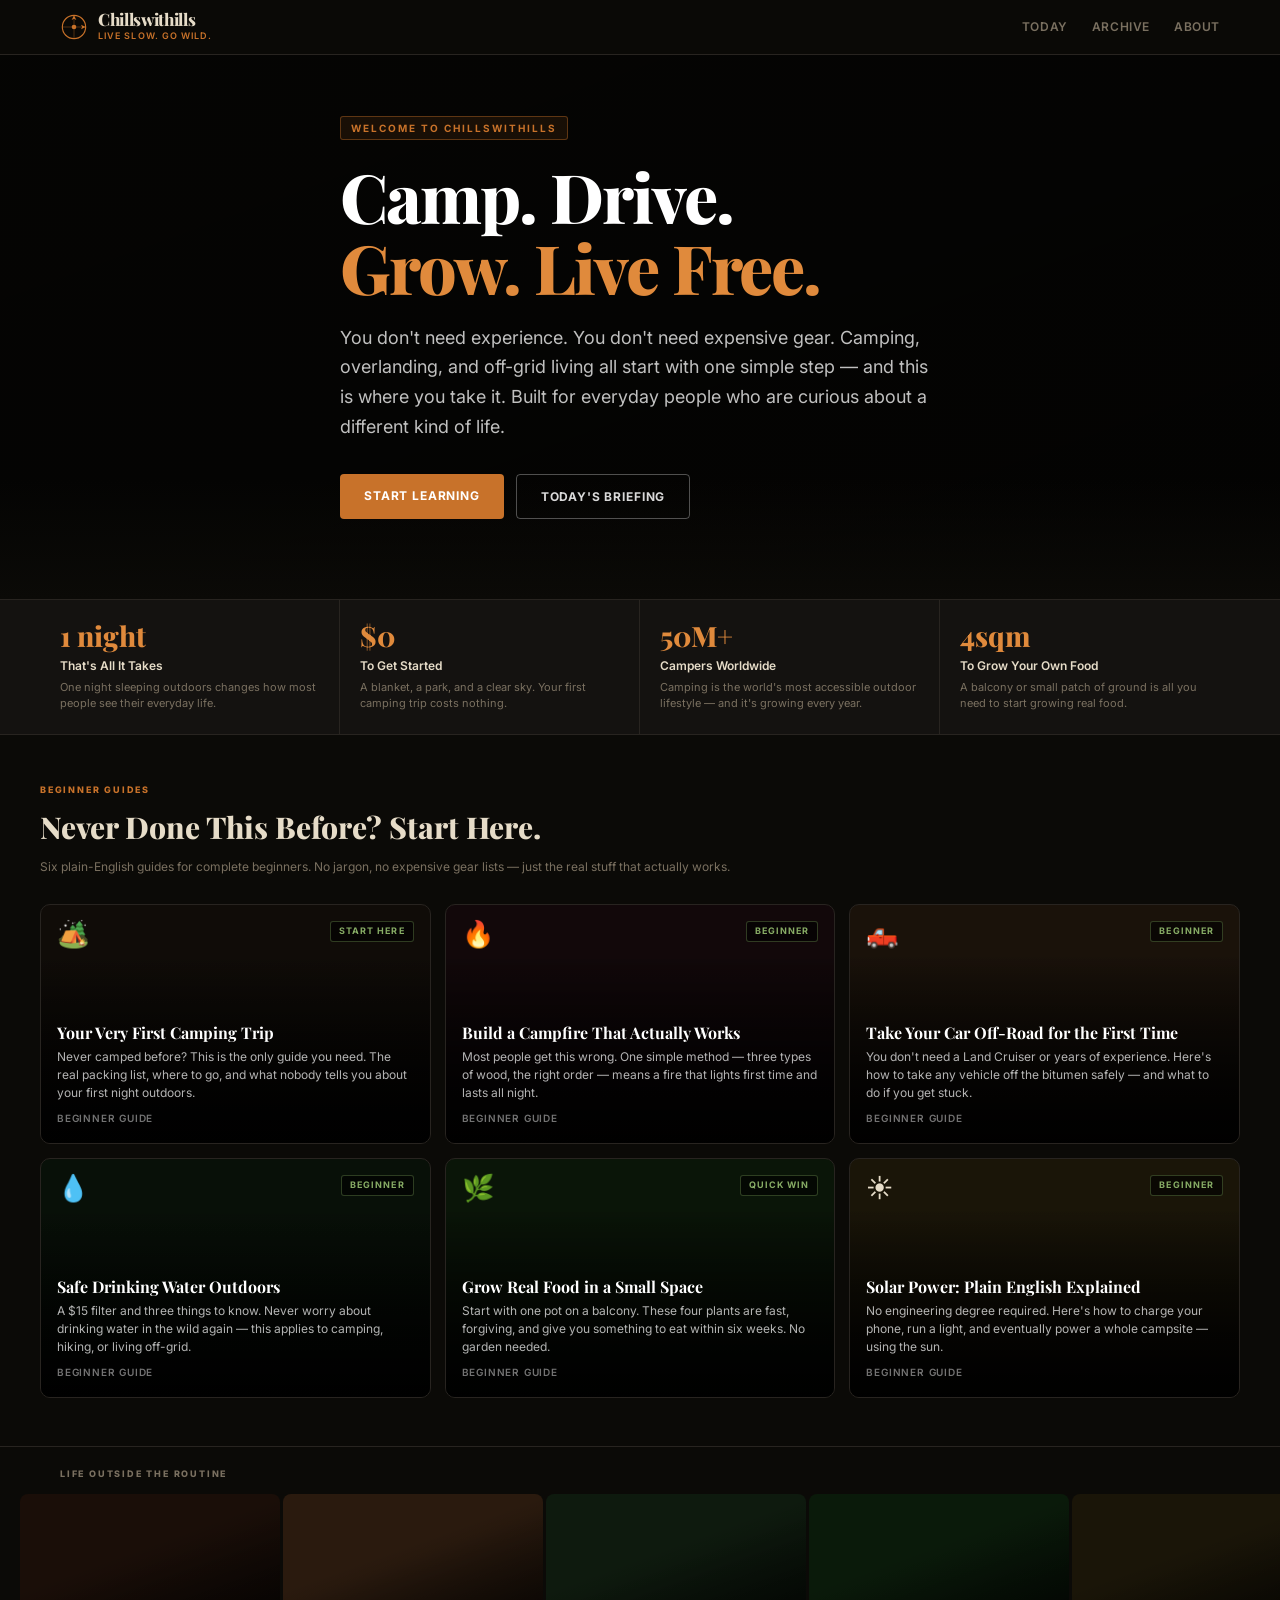
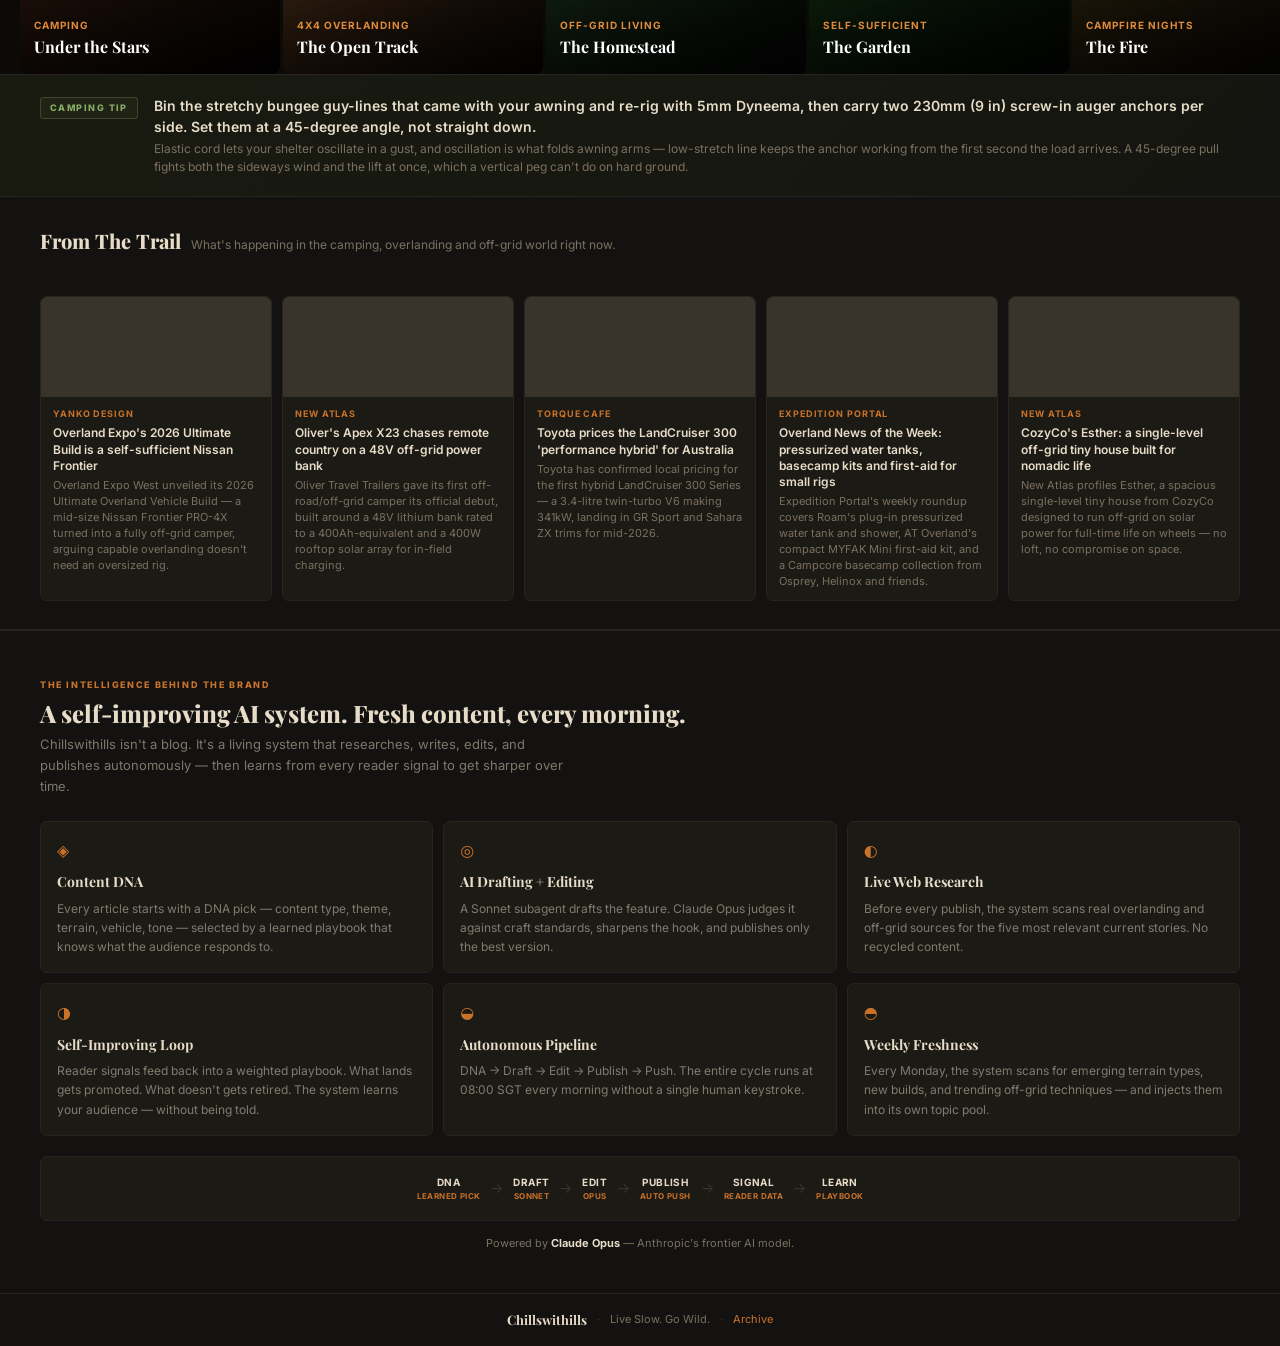
==== index.html @ 11d06e04 "chore: publish 2026-06-01 22:19 SGT" ====
<!DOCTYPE html>
<html lang="en">
<head>
<meta charset="utf-8">
<meta name="viewport" content="width=device-width, initial-scale=1">
<title>Chillswithills — Live Slow. Go Wild.</title>
<meta name="description" content="Discover off-grid living, 4x4 culture, and self-sufficient life. Tutorials, daily briefings and real-world inspiration — for beginners and beyond.">
<link rel="canonical" href="https://adamdegoat.github.io/chillswithills/">
<meta property="og:type" content="website">
<meta property="og:site_name" content="Chillswithills">
<meta property="og:title" content="Chillswithills — Live Slow. Go Wild.">
<meta property="og:description" content="Discover off-grid living, 4x4 culture, and self-sufficient life. Tutorials, daily briefings and real-world inspiration — for beginners and beyond.">
<meta property="og:image" content="https://adamdegoat.github.io/chillswithills/assets/og-default.png">
<meta property="og:url" content="https://adamdegoat.github.io/chillswithills/">
<meta name="twitter:card" content="summary_large_image">
<link rel="preconnect" href="https://fonts.googleapis.com">
<link rel="preconnect" href="https://fonts.gstatic.com" crossorigin>
<link href="https://fonts.googleapis.com/css2?family=Playfair+Display:ital,wght@0,700;0,800;1,700&family=Inter:wght@400;500;600&display=swap" rel="stylesheet">
<link rel="stylesheet" href="https://adamdegoat.github.io/chillswithills/assets/style.css?v=202606012219">
</head>
<body>

<header class="masthead">
  <div class="mast-inner">
    <a href="https://adamdegoat.github.io/chillswithills/" class="mast-logo">
      <svg class="mast-icon" viewBox="0 0 48 48" fill="none" xmlns="http://www.w3.org/2000/svg">
        <circle cx="24" cy="24" r="20" stroke="currentColor" stroke-width="2"/>
        <path d="M24 4 L24 44 M4 24 L44 24" stroke="currentColor" stroke-width="1.5" opacity="0.4"/>
        <circle cx="24" cy="24" r="4" fill="currentColor"/>
        <path d="M24 4 L28 12 L24 10 L20 12 Z" fill="currentColor"/>
        <path d="M44 24 L36 20 L38 24 L36 28 Z" fill="currentColor"/>
      </svg>
      <div class="mast-text">
        <span class="mast-brand">Chillswithills</span>
        <span class="mast-tag">Live Slow. Go Wild.</span>
      </div>
    </a>
    <nav class="mast-nav">
      <a href="https://adamdegoat.github.io/chillswithills/">Today</a>
      <a href="https://adamdegoat.github.io/chillswithills/archive.html">Archive</a>
      <a href="https://adamdegoat.github.io/chillswithills/#how-it-works">About</a>
    </nav>
  </div>
</header>


<main>
  
<section class="lifestyle-hero">
  <div class="hero-content">
    <span class="hero-eyebrow">Welcome to Chillswithills</span>
    <h1 class="hero-headline">Camp. Drive.<br><span>Grow. Live Free.</span></h1>
    <p class="hero-sub">You don't need experience. You don't need expensive gear. Camping, overlanding, and off-grid living all start with one simple step — and this is where you take it. Built for everyday people who are curious about a different kind of life.</p>
    <div class="hero-actions">
      <a href="#start-here" class="btn-primary">Start Learning</a>
      <a href="#from-trail" class="btn-ghost">Today's Briefing</a>
    </div>
  </div>
</section>

  
<section class="why-strip">
  <div class="why-inner">
    <div class="why-card">
      <span class="why-number">1 night</span>
      <span class="why-label">That's All It Takes</span>
      <span class="why-desc">One night sleeping outdoors changes how most people see their everyday life.</span>
    </div>
    <div class="why-card">
      <span class="why-number">$0</span>
      <span class="why-label">To Get Started</span>
      <span class="why-desc">A blanket, a park, and a clear sky. Your first camping trip costs nothing.</span>
    </div>
    <div class="why-card">
      <span class="why-number">50M+</span>
      <span class="why-label">Campers Worldwide</span>
      <span class="why-desc">Camping is the world's most accessible outdoor lifestyle — and it's growing every year.</span>
    </div>
    <div class="why-card">
      <span class="why-number">4sqm</span>
      <span class="why-label">To Grow Your Own Food</span>
      <span class="why-desc">A balcony or small patch of ground is all you need to start growing real food.</span>
    </div>
  </div>
</section>

  
<section class="tutorials" id="start-here">
  <div class="tutorials-inner">
    <p class="section-label">Beginner Guides</p>
    <h2 class="section-heading">Never Done This Before? Start Here.</h2>
    <p class="section-sub">Six plain-English guides for complete beginners. No jargon, no expensive gear lists — just the real stuff that actually works.</p>
    <div class="tutorial-grid">

      <div class="tutorial-card" style="background-image: linear-gradient(to bottom, transparent 20%, rgba(0,0,0,0.9) 100%), url('https://images.unsplash.com/photo-1504280390367-361c6d9f38f4?auto=format&fit=crop&w=800&q=80'); background-color:#100c08;">
        <span class="tutorial-icon">🏕️</span>
        <span class="tutorial-pill">Start Here</span>
        <div class="tutorial-body">
          <h3 class="tutorial-title">Your Very First Camping Trip</h3>
          <p class="tutorial-desc">Never camped before? This is the only guide you need. The real packing list, where to go, and what nobody tells you about your first night outdoors.</p>
          <span class="tutorial-level">Beginner Guide</span>
        </div>
      </div>

      <div class="tutorial-card" style="background-image: linear-gradient(to bottom, transparent 20%, rgba(0,0,0,0.9) 100%), url('https://images.unsplash.com/photo-1455763916899-e8b50eca9967?auto=format&fit=crop&w=800&q=80'); background-color:#12080a;">
        <span class="tutorial-icon">🔥</span>
        <span class="tutorial-pill">Beginner</span>
        <div class="tutorial-body">
          <h3 class="tutorial-title">Build a Campfire That Actually Works</h3>
          <p class="tutorial-desc">Most people get this wrong. One simple method — three types of wood, the right order — means a fire that lights first time and lasts all night.</p>
          <span class="tutorial-level">Beginner Guide</span>
        </div>
      </div>

      <div class="tutorial-card" style="background-image: linear-gradient(to bottom, transparent 20%, rgba(0,0,0,0.9) 100%), url('https://images.unsplash.com/photo-1469474968028-56623f02e42e?auto=format&fit=crop&w=800&q=80'); background-color:#1a120a;">
        <span class="tutorial-icon">🛻</span>
        <span class="tutorial-pill">Beginner</span>
        <div class="tutorial-body">
          <h3 class="tutorial-title">Take Your Car Off-Road for the First Time</h3>
          <p class="tutorial-desc">You don't need a Land Cruiser or years of experience. Here's how to take any vehicle off the bitumen safely — and what to do if you get stuck.</p>
          <span class="tutorial-level">Beginner Guide</span>
        </div>
      </div>

      <div class="tutorial-card" style="background-image: linear-gradient(to bottom, transparent 20%, rgba(0,0,0,0.9) 100%), url('https://images.unsplash.com/photo-1441974231531-c6227db76b6e?auto=format&fit=crop&w=800&q=80'); background-color:#081008;">
        <span class="tutorial-icon">💧</span>
        <span class="tutorial-pill">Beginner</span>
        <div class="tutorial-body">
          <h3 class="tutorial-title">Safe Drinking Water Outdoors</h3>
          <p class="tutorial-desc">A $15 filter and three things to know. Never worry about drinking water in the wild again — this applies to camping, hiking, or living off-grid.</p>
          <span class="tutorial-level">Beginner Guide</span>
        </div>
      </div>

      <div class="tutorial-card" style="background-image: linear-gradient(to bottom, transparent 20%, rgba(0,0,0,0.9) 100%), url('https://images.unsplash.com/photo-1416879595882-3373a0480b5b?auto=format&fit=crop&w=800&q=80'); background-color:#0a1508;">
        <span class="tutorial-icon">🌿</span>
        <span class="tutorial-pill">Quick Win</span>
        <div class="tutorial-body">
          <h3 class="tutorial-title">Grow Real Food in a Small Space</h3>
          <p class="tutorial-desc">Start with one pot on a balcony. These four plants are fast, forgiving, and give you something to eat within six weeks. No garden needed.</p>
          <span class="tutorial-level">Beginner Guide</span>
        </div>
      </div>

      <div class="tutorial-card" style="background-image: linear-gradient(to bottom, transparent 20%, rgba(0,0,0,0.9) 100%), url('https://images.unsplash.com/photo-1509391366360-2e959784a276?auto=format&fit=crop&w=800&q=80'); background-color:#1a1508;">
        <span class="tutorial-icon">☀️</span>
        <span class="tutorial-pill">Beginner</span>
        <div class="tutorial-body">
          <h3 class="tutorial-title">Solar Power: Plain English Explained</h3>
          <p class="tutorial-desc">No engineering degree required. Here's how to charge your phone, run a light, and eventually power a whole campsite — using the sun.</p>
          <span class="tutorial-level">Beginner Guide</span>
        </div>
      </div>

    </div>
  </div>
</section>

  
<section class="gallery-strip">
  <p class="gallery-label">Life Outside the Routine</p>
  <div class="gallery-scroll">

    <div class="gallery-card gc--camp" style="background-image: linear-gradient(160deg, transparent 35%, rgba(0,0,0,0.78) 100%), url('https://images.unsplash.com/photo-1504280390367-361c6d9f38f4?auto=format&fit=crop&w=600&q=80');">
      <div class="gallery-card-text">
        <span class="gallery-card-scene">Camping</span>
        <span class="gallery-card-name">Under the Stars</span>
      </div>
    </div>

    <div class="gallery-card gc--drive" style="background-image: linear-gradient(160deg, transparent 35%, rgba(0,0,0,0.78) 100%), url('https://images.unsplash.com/photo-1533130061792-64b345e4a833?auto=format&fit=crop&w=600&q=80');">
      <div class="gallery-card-text">
        <span class="gallery-card-scene">4x4 Overlanding</span>
        <span class="gallery-card-name">The Open Track</span>
      </div>
    </div>

    <div class="gallery-card gc--home" style="background-image: linear-gradient(160deg, transparent 35%, rgba(0,0,0,0.78) 100%), url('https://images.unsplash.com/photo-1464822759023-fed622ff2c3b?auto=format&fit=crop&w=600&q=80');">
      <div class="gallery-card-text">
        <span class="gallery-card-scene">Off-Grid Living</span>
        <span class="gallery-card-name">The Homestead</span>
      </div>
    </div>

    <div class="gallery-card gc--garden" style="background-image: linear-gradient(160deg, transparent 35%, rgba(0,0,0,0.78) 100%), url('https://images.unsplash.com/photo-1416879595882-3373a0480b5b?auto=format&fit=crop&w=600&q=80');">
      <div class="gallery-card-text">
        <span class="gallery-card-scene">Self-Sufficient</span>
        <span class="gallery-card-name">The Garden</span>
      </div>
    </div>

    <div class="gallery-card gc--power" style="background-image: linear-gradient(160deg, transparent 35%, rgba(0,0,0,0.78) 100%), url('https://images.unsplash.com/photo-1455763916899-e8b50eca9967?auto=format&fit=crop&w=600&q=80');">
      <div class="gallery-card-text">
        <span class="gallery-card-scene">Campfire Nights</span>
        <span class="gallery-card-name">The Fire</span>
      </div>
    </div>

  </div>
</section>

  
<section class="field-tip">
  <div class="tip-inner">
    <span class="tip-label">Camping Tip</span>
    <div>
      <p class="tip-text">Bin the stretchy bungee guy-lines that came with your awning and re-rig with 5mm Dyneema, then carry two 230mm (9 in) screw-in auger anchors per side. Set them at a 45-degree angle, not straight down.</p>
      <p class="tip-elab">Elastic cord lets your shelter oscillate in a gust, and oscillation is what folds awning arms — low-stretch line keeps the anchor working from the first second the load arrives. A 45-degree pull fights both the sideways wind and the lift at once, which a vertical peg can&#x27;t do on hard ground.</p>
    </div>
  </div>
</section>
  
  
<section class="from-trail" id="from-trail">
  <div class="section-inner">
    <div class="section-header">
      <h2 class="section-title">From The Trail</h2>
      <span class="section-sub">What's happening in the camping, overlanding and off-grid world right now.</span>
    </div>
    <div class="news-grid">
<a class="news-card" href="https://www.yankodesign.com/2026/05/21/overland-expos-ultimate-2026-nissan-frontier-build-is-self-sufficient-off-grid-camper-youll-want-to-steal/" target="_blank" rel="noopener">
  <div class="news-img" style="background-image:url(https://www.yankodesign.com/images/design_news/2026/05/overland-expos-ultimate-2026-nissan-frontier-build-is-self-sufficient-off-grid-camper-youll-want-to-steal/NISSAN-FRONTIER-PRO-4X-OVERLAND-EXPO-3.jpg)"></div>
  <div class="news-body">
    <span class="news-source">Yanko Design</span>
    <p class="news-hed">Overland Expo&#x27;s 2026 Ultimate Build is a self-sufficient Nissan Frontier</p>
    <p class="news-sum">Overland Expo West unveiled its 2026 Ultimate Overland Vehicle Build — a mid-size Nissan Frontier PRO-4X turned into a fully off-grid camper, arguing capable overlanding doesn&#x27;t need an oversized rig.</p>
  </div>
</a>
<a class="news-card" href="https://newatlas.com/camping-trailers/oliver-apex-off-grid-travel-trailer" target="_blank" rel="noopener">
  <div class="news-img" style="background-image:url(https://assets.newatlas.com/dims4/default/983686f/2147483647/strip/true/crop/1817x1211+0+13/resize/1200x800!/format/webp/quality/85/?url=https%3A%2F%2Fnewatlas-brightspot.s3.amazonaws.com%2F05%2F48%2Fd5f7079146ca9af747abfeb2d053%2F8k5a6715-2048x1365.jpg)"></div>
  <div class="news-body">
    <span class="news-source">New Atlas</span>
    <p class="news-hed">Oliver&#x27;s Apex X23 chases remote country on a 48V off-grid power bank</p>
    <p class="news-sum">Oliver Travel Trailers gave its first off-road/off-grid camper its official debut, built around a 48V lithium bank rated to a 400Ah-equivalent and a 400W rooftop solar array for in-field charging.</p>
  </div>
</a>
<a class="news-card" href="https://torquecafe.com/toyota-news-landcruiser-300-series-hybrid-price-australia/" target="_blank" rel="noopener">
  <div class="news-img" style="background-image:url(https://torquecafe.b-cdn.net/wp-content/uploads/2025/09/2026-toyota-landcruiser-300-series-hybrid-gr-sport-5.jpg)"></div>
  <div class="news-body">
    <span class="news-source">Torque Cafe</span>
    <p class="news-hed">Toyota prices the LandCruiser 300 &#x27;performance hybrid&#x27; for Australia</p>
    <p class="news-sum">Toyota has confirmed local pricing for the first hybrid LandCruiser 300 Series — a 3.4-litre twin-turbo V6 making 341kW, landing in GR Sport and Sahara ZX trims for mid-2026.</p>
  </div>
</a>
<a class="news-card" href="https://expeditionportal.com/overland-news-of-the-week-may-22-2026/" target="_blank" rel="noopener">
  <div class="news-img news-img--none"></div>
  <div class="news-body">
    <span class="news-source">Expedition Portal</span>
    <p class="news-hed">Overland News of the Week: pressurized water tanks, basecamp kits and first-aid for small rigs</p>
    <p class="news-sum">Expedition Portal&#x27;s weekly roundup covers Roam&#x27;s plug-in pressurized water tank and shower, AT Overland&#x27;s compact MYFAK Mini first-aid kit, and a Campcore basecamp collection from Osprey, Helinox and friends.</p>
  </div>
</a>
<a class="news-card" href="https://newatlas.com/tiny-houses/esther-cozy-co/" target="_blank" rel="noopener">
  <div class="news-img" style="background-image:url(https://assets.newatlas.com/dims4/default/4c7e95a/2147483647/strip/true/crop/3000x2000+0+0/resize/1200x800!/format/webp/quality/85/?url=https%3A%2F%2Fnewatlas-brightspot.s3.amazonaws.com%2F42%2Ff9%2F10242e0b4456a56e683342d2358c%2Festher-tiny-house-10.jpg)"></div>
  <div class="news-body">
    <span class="news-source">New Atlas</span>
    <p class="news-hed">CozyCo&#x27;s Esther: a single-level off-grid tiny house built for nomadic life</p>
    <p class="news-sum">New Atlas profiles Esther, a spacious single-level tiny house from CozyCo designed to run off-grid on solar power for full-time life on wheels — no loft, no compromise on space.</p>
  </div>
</a></div>
  </div>
</section>
</main>


<section class="how-it-works" id="how-it-works">
  <div class="hiw-inner">
    <div class="hiw-header">
      <span class="hiw-eyebrow">The Intelligence Behind the Brand</span>
      <h2 class="hiw-title">A self-improving AI system. Fresh content, every morning.</h2>
      <p class="hiw-sub">Chillswithills isn't a blog. It's a living system that researches, writes, edits, and publishes autonomously — then learns from every reader signal to get sharper over time.</p>
    </div>
    <div class="hiw-grid">
      <div class="hiw-card">
        <div class="hiw-icon">◈</div>
        <h3>Content DNA</h3>
        <p>Every article starts with a DNA pick — content type, theme, terrain, vehicle, tone — selected by a learned playbook that knows what the audience responds to.</p>
      </div>
      <div class="hiw-card">
        <div class="hiw-icon">◎</div>
        <h3>AI Drafting + Editing</h3>
        <p>A Sonnet subagent drafts the feature. Claude Opus judges it against craft standards, sharpens the hook, and publishes only the best version.</p>
      </div>
      <div class="hiw-card">
        <div class="hiw-icon">◐</div>
        <h3>Live Web Research</h3>
        <p>Before every publish, the system scans real overlanding and off-grid sources for the five most relevant current stories. No recycled content.</p>
      </div>
      <div class="hiw-card">
        <div class="hiw-icon">◑</div>
        <h3>Self-Improving Loop</h3>
        <p>Reader signals feed back into a weighted playbook. What lands gets promoted. What doesn't gets retired. The system learns your audience — without being told.</p>
      </div>
      <div class="hiw-card">
        <div class="hiw-icon">◒</div>
        <h3>Autonomous Pipeline</h3>
        <p>DNA → Draft → Edit → Publish → Push. The entire cycle runs at 08:00 SGT every morning without a single human keystroke.</p>
      </div>
      <div class="hiw-card">
        <div class="hiw-icon">◓</div>
        <h3>Weekly Freshness</h3>
        <p>Every Monday, the system scans for emerging terrain types, new builds, and trending off-grid techniques — and injects them into its own topic pool.</p>
      </div>
    </div>
    <div class="hiw-flow">
      <div class="flow-step">DNA<br><span>Learned pick</span></div>
      <div class="flow-arrow">→</div>
      <div class="flow-step">Draft<br><span>Sonnet</span></div>
      <div class="flow-arrow">→</div>
      <div class="flow-step">Edit<br><span>Opus</span></div>
      <div class="flow-arrow">→</div>
      <div class="flow-step">Publish<br><span>Auto push</span></div>
      <div class="flow-arrow">→</div>
      <div class="flow-step">Signal<br><span>Reader data</span></div>
      <div class="flow-arrow">→</div>
      <div class="flow-step">Learn<br><span>Playbook</span></div>
    </div>
    <p class="hiw-powered">Powered by <strong>Claude Opus</strong> — Anthropic's frontier AI model.</p>
  </div>
</section>


<footer class="site-footer">
  <div class="footer-inner">
    <span class="footer-brand">Chillswithills</span>
    <span class="footer-sep">·</span>
    <span>Live Slow. Go Wild.</span>
    <span class="footer-sep">·</span>
    <a href="https://adamdegoat.github.io/chillswithills/archive.html">Archive</a>
  </div>
</footer>

</body>
</html>
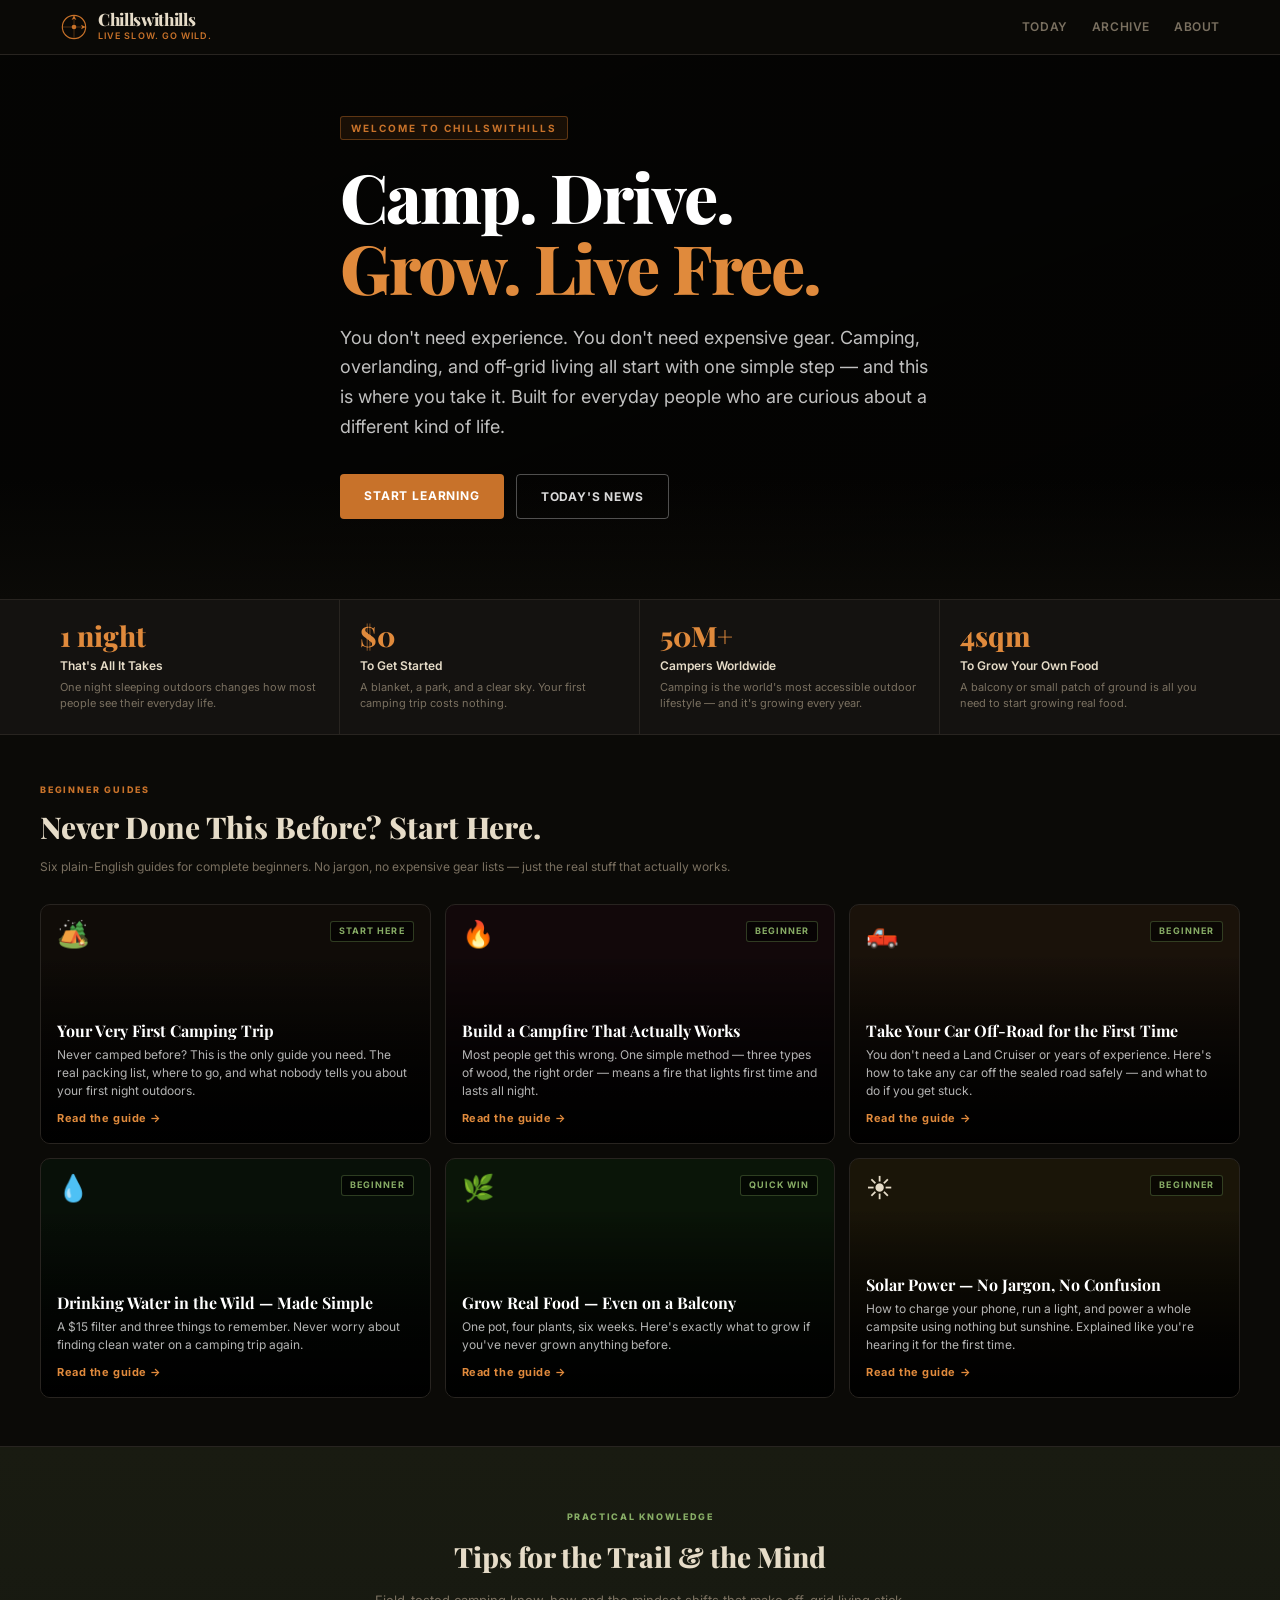
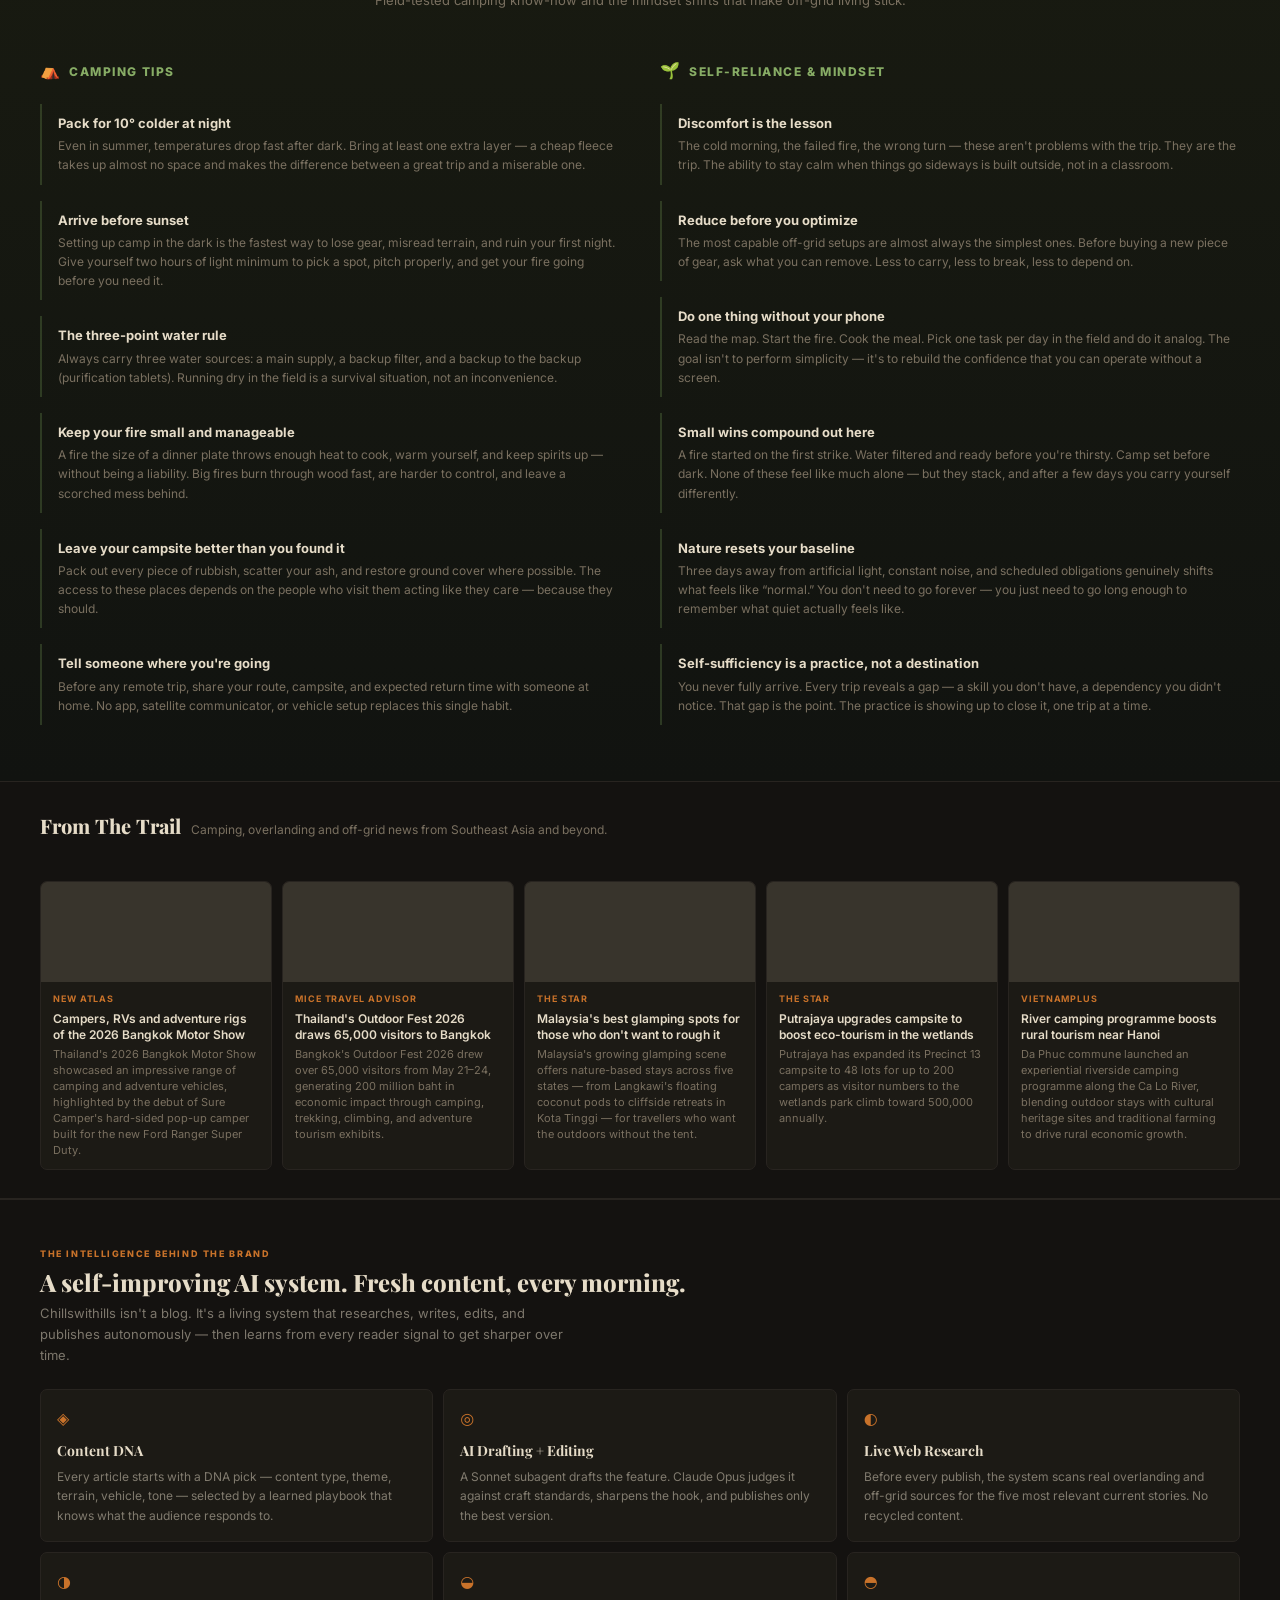
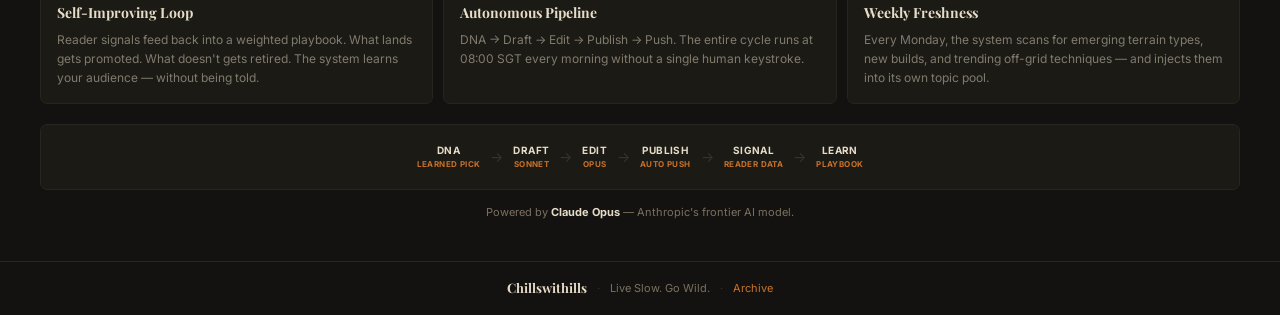
==== commit b015ec77: "chore: publish 2026-06-01 22:48 SGT" ====
--- a/index.html
+++ b/index.html
@@ -16,7 +16,7 @@
 <link rel="preconnect" href="https://fonts.googleapis.com">
 <link rel="preconnect" href="https://fonts.gstatic.com" crossorigin>
 <link href="https://fonts.googleapis.com/css2?family=Playfair+Display:ital,wght@0,700;0,800;1,700&family=Inter:wght@400;500;600&display=swap" rel="stylesheet">
-<link rel="stylesheet" href="https://adamdegoat.github.io/chillswithills/assets/style.css?v=202606012219">
+<link rel="stylesheet" href="https://adamdegoat.github.io/chillswithills/assets/style.css?v=202606012248">
 </head>
 <body>
 
@@ -53,7 +53,7 @@
     <p class="hero-sub">You don't need experience. You don't need expensive gear. Camping, overlanding, and off-grid living all start with one simple step — and this is where you take it. Built for everyday people who are curious about a different kind of life.</p>
     <div class="hero-actions">
       <a href="#start-here" class="btn-primary">Start Learning</a>
-      <a href="#from-trail" class="btn-ghost">Today's Briefing</a>
+      <a href="#from-trail" class="btn-ghost">Today's News</a>
     </div>
   </div>
 </section>
@@ -92,170 +92,197 @@
     <p class="section-sub">Six plain-English guides for complete beginners. No jargon, no expensive gear lists — just the real stuff that actually works.</p>
     <div class="tutorial-grid">
 
-      <div class="tutorial-card" style="background-image: linear-gradient(to bottom, transparent 20%, rgba(0,0,0,0.9) 100%), url('https://images.unsplash.com/photo-1504280390367-361c6d9f38f4?auto=format&fit=crop&w=800&q=80'); background-color:#100c08;">
+      <a class="tutorial-card" href="https://adamdegoat.github.io/chillswithills/guides/first-camping-trip.html" style="background-image: linear-gradient(to bottom, transparent 20%, rgba(0,0,0,0.9) 100%), url('https://images.unsplash.com/photo-1504280390367-361c6d9f38f4?auto=format&fit=crop&w=800&q=80'); background-color:#100c08;">
         <span class="tutorial-icon">🏕️</span>
         <span class="tutorial-pill">Start Here</span>
         <div class="tutorial-body">
           <h3 class="tutorial-title">Your Very First Camping Trip</h3>
           <p class="tutorial-desc">Never camped before? This is the only guide you need. The real packing list, where to go, and what nobody tells you about your first night outdoors.</p>
-          <span class="tutorial-level">Beginner Guide</span>
-        </div>
-      </div>
-
-      <div class="tutorial-card" style="background-image: linear-gradient(to bottom, transparent 20%, rgba(0,0,0,0.9) 100%), url('https://images.unsplash.com/photo-1455763916899-e8b50eca9967?auto=format&fit=crop&w=800&q=80'); background-color:#12080a;">
+          <span class="tutorial-cta">Read the guide →</span>
+        </div>
+      </a>
+
+      <a class="tutorial-card" href="https://adamdegoat.github.io/chillswithills/guides/build-a-campfire.html" style="background-image: linear-gradient(to bottom, transparent 20%, rgba(0,0,0,0.9) 100%), url('https://images.unsplash.com/photo-1455763916899-e8b50eca9967?auto=format&fit=crop&w=800&q=80'); background-color:#12080a;">
         <span class="tutorial-icon">🔥</span>
         <span class="tutorial-pill">Beginner</span>
         <div class="tutorial-body">
           <h3 class="tutorial-title">Build a Campfire That Actually Works</h3>
           <p class="tutorial-desc">Most people get this wrong. One simple method — three types of wood, the right order — means a fire that lights first time and lasts all night.</p>
-          <span class="tutorial-level">Beginner Guide</span>
-        </div>
-      </div>
-
-      <div class="tutorial-card" style="background-image: linear-gradient(to bottom, transparent 20%, rgba(0,0,0,0.9) 100%), url('https://images.unsplash.com/photo-1469474968028-56623f02e42e?auto=format&fit=crop&w=800&q=80'); background-color:#1a120a;">
+          <span class="tutorial-cta">Read the guide →</span>
+        </div>
+      </a>
+
+      <a class="tutorial-card" href="https://adamdegoat.github.io/chillswithills/guides/first-off-road.html" style="background-image: linear-gradient(to bottom, transparent 20%, rgba(0,0,0,0.9) 100%), url('https://images.unsplash.com/photo-1469474968028-56623f02e42e?auto=format&fit=crop&w=800&q=80'); background-color:#1a120a;">
         <span class="tutorial-icon">🛻</span>
         <span class="tutorial-pill">Beginner</span>
         <div class="tutorial-body">
           <h3 class="tutorial-title">Take Your Car Off-Road for the First Time</h3>
-          <p class="tutorial-desc">You don't need a Land Cruiser or years of experience. Here's how to take any vehicle off the bitumen safely — and what to do if you get stuck.</p>
-          <span class="tutorial-level">Beginner Guide</span>
-        </div>
-      </div>
-
-      <div class="tutorial-card" style="background-image: linear-gradient(to bottom, transparent 20%, rgba(0,0,0,0.9) 100%), url('https://images.unsplash.com/photo-1441974231531-c6227db76b6e?auto=format&fit=crop&w=800&q=80'); background-color:#081008;">
+          <p class="tutorial-desc">You don't need a Land Cruiser or years of experience. Here's how to take any car off the sealed road safely — and what to do if you get stuck.</p>
+          <span class="tutorial-cta">Read the guide →</span>
+        </div>
+      </a>
+
+      <a class="tutorial-card" href="https://adamdegoat.github.io/chillswithills/guides/safe-water.html" style="background-image: linear-gradient(to bottom, transparent 20%, rgba(0,0,0,0.9) 100%), url('https://images.unsplash.com/photo-1441974231531-c6227db76b6e?auto=format&fit=crop&w=800&q=80'); background-color:#081008;">
         <span class="tutorial-icon">💧</span>
         <span class="tutorial-pill">Beginner</span>
         <div class="tutorial-body">
-          <h3 class="tutorial-title">Safe Drinking Water Outdoors</h3>
-          <p class="tutorial-desc">A $15 filter and three things to know. Never worry about drinking water in the wild again — this applies to camping, hiking, or living off-grid.</p>
-          <span class="tutorial-level">Beginner Guide</span>
-        </div>
-      </div>
-
-      <div class="tutorial-card" style="background-image: linear-gradient(to bottom, transparent 20%, rgba(0,0,0,0.9) 100%), url('https://images.unsplash.com/photo-1416879595882-3373a0480b5b?auto=format&fit=crop&w=800&q=80'); background-color:#0a1508;">
+          <h3 class="tutorial-title">Drinking Water in the Wild — Made Simple</h3>
+          <p class="tutorial-desc">A $15 filter and three things to remember. Never worry about finding clean water on a camping trip again.</p>
+          <span class="tutorial-cta">Read the guide →</span>
+        </div>
+      </a>
+
+      <a class="tutorial-card" href="https://adamdegoat.github.io/chillswithills/guides/grow-your-own.html" style="background-image: linear-gradient(to bottom, transparent 20%, rgba(0,0,0,0.9) 100%), url('https://images.unsplash.com/photo-1416879595882-3373a0480b5b?auto=format&fit=crop&w=800&q=80'); background-color:#0a1508;">
         <span class="tutorial-icon">🌿</span>
         <span class="tutorial-pill">Quick Win</span>
         <div class="tutorial-body">
-          <h3 class="tutorial-title">Grow Real Food in a Small Space</h3>
-          <p class="tutorial-desc">Start with one pot on a balcony. These four plants are fast, forgiving, and give you something to eat within six weeks. No garden needed.</p>
-          <span class="tutorial-level">Beginner Guide</span>
-        </div>
-      </div>
-
-      <div class="tutorial-card" style="background-image: linear-gradient(to bottom, transparent 20%, rgba(0,0,0,0.9) 100%), url('https://images.unsplash.com/photo-1509391366360-2e959784a276?auto=format&fit=crop&w=800&q=80'); background-color:#1a1508;">
+          <h3 class="tutorial-title">Grow Real Food — Even on a Balcony</h3>
+          <p class="tutorial-desc">One pot, four plants, six weeks. Here's exactly what to grow if you've never grown anything before.</p>
+          <span class="tutorial-cta">Read the guide →</span>
+        </div>
+      </a>
+
+      <a class="tutorial-card" href="https://adamdegoat.github.io/chillswithills/guides/solar-basics.html" style="background-image: linear-gradient(to bottom, transparent 20%, rgba(0,0,0,0.9) 100%), url('https://images.unsplash.com/photo-1509391366360-2e959784a276?auto=format&fit=crop&w=800&q=80'); background-color:#1a1508;">
         <span class="tutorial-icon">☀️</span>
         <span class="tutorial-pill">Beginner</span>
         <div class="tutorial-body">
-          <h3 class="tutorial-title">Solar Power: Plain English Explained</h3>
-          <p class="tutorial-desc">No engineering degree required. Here's how to charge your phone, run a light, and eventually power a whole campsite — using the sun.</p>
-          <span class="tutorial-level">Beginner Guide</span>
-        </div>
-      </div>
-
-    </div>
-  </div>
-</section>
-
-  
-<section class="gallery-strip">
-  <p class="gallery-label">Life Outside the Routine</p>
-  <div class="gallery-scroll">
-
-    <div class="gallery-card gc--camp" style="background-image: linear-gradient(160deg, transparent 35%, rgba(0,0,0,0.78) 100%), url('https://images.unsplash.com/photo-1504280390367-361c6d9f38f4?auto=format&fit=crop&w=600&q=80');">
-      <div class="gallery-card-text">
-        <span class="gallery-card-scene">Camping</span>
-        <span class="gallery-card-name">Under the Stars</span>
-      </div>
-    </div>
-
-    <div class="gallery-card gc--drive" style="background-image: linear-gradient(160deg, transparent 35%, rgba(0,0,0,0.78) 100%), url('https://images.unsplash.com/photo-1533130061792-64b345e4a833?auto=format&fit=crop&w=600&q=80');">
-      <div class="gallery-card-text">
-        <span class="gallery-card-scene">4x4 Overlanding</span>
-        <span class="gallery-card-name">The Open Track</span>
-      </div>
-    </div>
-
-    <div class="gallery-card gc--home" style="background-image: linear-gradient(160deg, transparent 35%, rgba(0,0,0,0.78) 100%), url('https://images.unsplash.com/photo-1464822759023-fed622ff2c3b?auto=format&fit=crop&w=600&q=80');">
-      <div class="gallery-card-text">
-        <span class="gallery-card-scene">Off-Grid Living</span>
-        <span class="gallery-card-name">The Homestead</span>
-      </div>
-    </div>
-
-    <div class="gallery-card gc--garden" style="background-image: linear-gradient(160deg, transparent 35%, rgba(0,0,0,0.78) 100%), url('https://images.unsplash.com/photo-1416879595882-3373a0480b5b?auto=format&fit=crop&w=600&q=80');">
-      <div class="gallery-card-text">
-        <span class="gallery-card-scene">Self-Sufficient</span>
-        <span class="gallery-card-name">The Garden</span>
-      </div>
-    </div>
-
-    <div class="gallery-card gc--power" style="background-image: linear-gradient(160deg, transparent 35%, rgba(0,0,0,0.78) 100%), url('https://images.unsplash.com/photo-1455763916899-e8b50eca9967?auto=format&fit=crop&w=600&q=80');">
-      <div class="gallery-card-text">
-        <span class="gallery-card-scene">Campfire Nights</span>
-        <span class="gallery-card-name">The Fire</span>
-      </div>
-    </div>
-
-  </div>
-</section>
-
-  
-<section class="field-tip">
-  <div class="tip-inner">
-    <span class="tip-label">Camping Tip</span>
-    <div>
-      <p class="tip-text">Bin the stretchy bungee guy-lines that came with your awning and re-rig with 5mm Dyneema, then carry two 230mm (9 in) screw-in auger anchors per side. Set them at a 45-degree angle, not straight down.</p>
-      <p class="tip-elab">Elastic cord lets your shelter oscillate in a gust, and oscillation is what folds awning arms — low-stretch line keeps the anchor working from the first second the load arrives. A 45-degree pull fights both the sideways wind and the lift at once, which a vertical peg can&#x27;t do on hard ground.</p>
-    </div>
-  </div>
-</section>
+          <h3 class="tutorial-title">Solar Power — No Jargon, No Confusion</h3>
+          <p class="tutorial-desc">How to charge your phone, run a light, and power a whole campsite using nothing but sunshine. Explained like you're hearing it for the first time.</p>
+          <span class="tutorial-cta">Read the guide →</span>
+        </div>
+      </a>
+
+    </div>
+  </div>
+</section>
+
+  
+<section class="tips-section" id="tips">
+  <div class="tips-inner">
+
+    <div class="tips-header">
+      <span class="tips-eyebrow">Practical Knowledge</span>
+      <h2 class="tips-title">Tips for the Trail &amp; the Mind</h2>
+      <p class="tips-sub">Field-tested camping know-how and the mindset shifts that make off-grid living stick.</p>
+    </div>
+
+    <div class="tips-columns">
+
+      <div class="tips-col">
+        <h3 class="tips-col-heading">
+          <span class="tips-col-icon">&#x26FA;</span> Camping Tips
+        </h3>
+        <ul class="tips-list">
+          <li class="tips-item">
+            <span class="tips-item-label">Pack for 10&deg; colder at night</span>
+            <span class="tips-item-body">Even in summer, temperatures drop fast after dark. Bring at least one extra layer &mdash; a cheap fleece takes up almost no space and makes the difference between a great trip and a miserable one.</span>
+          </li>
+          <li class="tips-item">
+            <span class="tips-item-label">Arrive before sunset</span>
+            <span class="tips-item-body">Setting up camp in the dark is the fastest way to lose gear, misread terrain, and ruin your first night. Give yourself two hours of light minimum to pick a spot, pitch properly, and get your fire going before you need it.</span>
+          </li>
+          <li class="tips-item">
+            <span class="tips-item-label">The three-point water rule</span>
+            <span class="tips-item-body">Always carry three water sources: a main supply, a backup filter, and a backup to the backup (purification tablets). Running dry in the field is a survival situation, not an inconvenience.</span>
+          </li>
+          <li class="tips-item">
+            <span class="tips-item-label">Keep your fire small and manageable</span>
+            <span class="tips-item-body">A fire the size of a dinner plate throws enough heat to cook, warm yourself, and keep spirits up &mdash; without being a liability. Big fires burn through wood fast, are harder to control, and leave a scorched mess behind.</span>
+          </li>
+          <li class="tips-item">
+            <span class="tips-item-label">Leave your campsite better than you found it</span>
+            <span class="tips-item-body">Pack out every piece of rubbish, scatter your ash, and restore ground cover where possible. The access to these places depends on the people who visit them acting like they care &mdash; because they should.</span>
+          </li>
+          <li class="tips-item">
+            <span class="tips-item-label">Tell someone where you&apos;re going</span>
+            <span class="tips-item-body">Before any remote trip, share your route, campsite, and expected return time with someone at home. No app, satellite communicator, or vehicle setup replaces this single habit.</span>
+          </li>
+        </ul>
+      </div>
+
+      <div class="tips-col">
+        <h3 class="tips-col-heading">
+          <span class="tips-col-icon">&#x1F331;</span> Self-Reliance &amp; Mindset
+        </h3>
+        <ul class="tips-list">
+          <li class="tips-item">
+            <span class="tips-item-label">Discomfort is the lesson</span>
+            <span class="tips-item-body">The cold morning, the failed fire, the wrong turn &mdash; these aren&apos;t problems with the trip. They are the trip. The ability to stay calm when things go sideways is built outside, not in a classroom.</span>
+          </li>
+          <li class="tips-item">
+            <span class="tips-item-label">Reduce before you optimize</span>
+            <span class="tips-item-body">The most capable off-grid setups are almost always the simplest ones. Before buying a new piece of gear, ask what you can remove. Less to carry, less to break, less to depend on.</span>
+          </li>
+          <li class="tips-item">
+            <span class="tips-item-label">Do one thing without your phone</span>
+            <span class="tips-item-body">Read the map. Start the fire. Cook the meal. Pick one task per day in the field and do it analog. The goal isn&apos;t to perform simplicity &mdash; it&apos;s to rebuild the confidence that you can operate without a screen.</span>
+          </li>
+          <li class="tips-item">
+            <span class="tips-item-label">Small wins compound out here</span>
+            <span class="tips-item-body">A fire started on the first strike. Water filtered and ready before you&apos;re thirsty. Camp set before dark. None of these feel like much alone &mdash; but they stack, and after a few days you carry yourself differently.</span>
+          </li>
+          <li class="tips-item">
+            <span class="tips-item-label">Nature resets your baseline</span>
+            <span class="tips-item-body">Three days away from artificial light, constant noise, and scheduled obligations genuinely shifts what feels like &ldquo;normal.&rdquo; You don&apos;t need to go forever &mdash; you just need to go long enough to remember what quiet actually feels like.</span>
+          </li>
+          <li class="tips-item">
+            <span class="tips-item-label">Self-sufficiency is a practice, not a destination</span>
+            <span class="tips-item-body">You never fully arrive. Every trip reveals a gap &mdash; a skill you don&apos;t have, a dependency you didn&apos;t notice. That gap is the point. The practice is showing up to close it, one trip at a time.</span>
+          </li>
+        </ul>
+      </div>
+
+    </div>
+  </div>
+</section>
+
   
   
 <section class="from-trail" id="from-trail">
   <div class="section-inner">
     <div class="section-header">
       <h2 class="section-title">From The Trail</h2>
-      <span class="section-sub">What's happening in the camping, overlanding and off-grid world right now.</span>
+      <span class="section-sub">Camping, overlanding and off-grid news from Southeast Asia and beyond.</span>
     </div>
     <div class="news-grid">
-<a class="news-card" href="https://www.yankodesign.com/2026/05/21/overland-expos-ultimate-2026-nissan-frontier-build-is-self-sufficient-off-grid-camper-youll-want-to-steal/" target="_blank" rel="noopener">
-  <div class="news-img" style="background-image:url(https://www.yankodesign.com/images/design_news/2026/05/overland-expos-ultimate-2026-nissan-frontier-build-is-self-sufficient-off-grid-camper-youll-want-to-steal/NISSAN-FRONTIER-PRO-4X-OVERLAND-EXPO-3.jpg)"></div>
-  <div class="news-body">
-    <span class="news-source">Yanko Design</span>
-    <p class="news-hed">Overland Expo&#x27;s 2026 Ultimate Build is a self-sufficient Nissan Frontier</p>
-    <p class="news-sum">Overland Expo West unveiled its 2026 Ultimate Overland Vehicle Build — a mid-size Nissan Frontier PRO-4X turned into a fully off-grid camper, arguing capable overlanding doesn&#x27;t need an oversized rig.</p>
+<a class="news-card" href="https://newatlas.com/rvs-motorhomes/camping-adventure-vehicles-bangkok-motor-show-2026/" target="_blank" rel="noopener">
+  <div class="news-img" style="background-image:url(https://assets.newatlas.com/dims4/default/6d1054d/2147483647/strip/true/crop/1813x1209+0+69/resize/1200x800!/format/webp/quality/85/?url=https%3A%2F%2Fnewatlas-brightspot.s3.amazonaws.com%2Fc2%2F31%2Fd303dd6b4eb2a5e2915bf5a542bc%2F657363649-905613088907428-1461381567039380374-n-1.jpg)"></div>
+  <div class="news-body">
+    <span class="news-source">New Atlas</span>
+    <p class="news-hed">Campers, RVs and adventure rigs of the 2026 Bangkok Motor Show</p>
+    <p class="news-sum">Thailand&#x27;s 2026 Bangkok Motor Show showcased an impressive range of camping and adventure vehicles, highlighted by the debut of Sure Camper&#x27;s hard-sided pop-up camper built for the new Ford Ranger Super Duty.</p>
   </div>
 </a>
-<a class="news-card" href="https://newatlas.com/camping-trailers/oliver-apex-off-grid-travel-trailer" target="_blank" rel="noopener">
-  <div class="news-img" style="background-image:url(https://assets.newatlas.com/dims4/default/983686f/2147483647/strip/true/crop/1817x1211+0+13/resize/1200x800!/format/webp/quality/85/?url=https%3A%2F%2Fnewatlas-brightspot.s3.amazonaws.com%2F05%2F48%2Fd5f7079146ca9af747abfeb2d053%2F8k5a6715-2048x1365.jpg)"></div>
-  <div class="news-body">
-    <span class="news-source">New Atlas</span>
-    <p class="news-hed">Oliver&#x27;s Apex X23 chases remote country on a 48V off-grid power bank</p>
-    <p class="news-sum">Oliver Travel Trailers gave its first off-road/off-grid camper its official debut, built around a 48V lithium bank rated to a 400Ah-equivalent and a 400W rooftop solar array for in-field charging.</p>
+<a class="news-card" href="https://www.micetraveladvisor.com/news/article/thailands-outdoor-fest-2026-a-landmark-event-in-adventure-travel/" target="_blank" rel="noopener">
+  <div class="news-img" style="background-image:url(https://www.micetraveladvisor.com/wp-content/uploads/2026/05/a-high-end-cinematic-photograph-of-an-el_KWrPGrYcXz2a4puXc_C5iA_6O5NirreQ7exofN7QcOz2Q_cover_sd.jpeg)"></div>
+  <div class="news-body">
+    <span class="news-source">MICE Travel Advisor</span>
+    <p class="news-hed">Thailand&#x27;s Outdoor Fest 2026 draws 65,000 visitors to Bangkok</p>
+    <p class="news-sum">Bangkok&#x27;s Outdoor Fest 2026 drew over 65,000 visitors from May 21–24, generating 200 million baht in economic impact through camping, trekking, climbing, and adventure tourism exhibits.</p>
   </div>
 </a>
-<a class="news-card" href="https://torquecafe.com/toyota-news-landcruiser-300-series-hybrid-price-australia/" target="_blank" rel="noopener">
-  <div class="news-img" style="background-image:url(https://torquecafe.b-cdn.net/wp-content/uploads/2025/09/2026-toyota-landcruiser-300-series-hybrid-gr-sport-5.jpg)"></div>
-  <div class="news-body">
-    <span class="news-source">Torque Cafe</span>
-    <p class="news-hed">Toyota prices the LandCruiser 300 &#x27;performance hybrid&#x27; for Australia</p>
-    <p class="news-sum">Toyota has confirmed local pricing for the first hybrid LandCruiser 300 Series — a 3.4-litre twin-turbo V6 making 341kW, landing in GR Sport and Sahara ZX trims for mid-2026.</p>
+<a class="news-card" href="https://www.thestar.com.my/lifestyle/travel/2026/05/26/don039t-like-to-camp-don039t-worry-malaysia-has-cool-glamping-spots-too" target="_blank" rel="noopener">
+  <div class="news-img" style="background-image:url(https://apicms.thestar.com.my/uploads/images/2026/05/25/3925341.jpeg)"></div>
+  <div class="news-body">
+    <span class="news-source">The Star</span>
+    <p class="news-hed">Malaysia&#x27;s best glamping spots for those who don&#x27;t want to rough it</p>
+    <p class="news-sum">Malaysia&#x27;s growing glamping scene offers nature-based stays across five states — from Langkawi&#x27;s floating coconut pods to cliffside retreats in Kota Tinggi — for travellers who want the outdoors without the tent.</p>
   </div>
 </a>
-<a class="news-card" href="https://expeditionportal.com/overland-news-of-the-week-may-22-2026/" target="_blank" rel="noopener">
-  <div class="news-img news-img--none"></div>
-  <div class="news-body">
-    <span class="news-source">Expedition Portal</span>
-    <p class="news-hed">Overland News of the Week: pressurized water tanks, basecamp kits and first-aid for small rigs</p>
-    <p class="news-sum">Expedition Portal&#x27;s weekly roundup covers Roam&#x27;s plug-in pressurized water tank and shower, AT Overland&#x27;s compact MYFAK Mini first-aid kit, and a Campcore basecamp collection from Osprey, Helinox and friends.</p>
+<a class="news-card" href="https://www.thestar.com.my/metro/metro-news/2026/05/27/camping-push-to-boost-eco-tourism-in-putrajaya" target="_blank" rel="noopener">
+  <div class="news-img" style="background-image:url(https://apicms.thestar.com.my/uploads/images/2026/05/27/3928596.jpg)"></div>
+  <div class="news-body">
+    <span class="news-source">The Star</span>
+    <p class="news-hed">Putrajaya upgrades campsite to boost eco-tourism in the wetlands</p>
+    <p class="news-sum">Putrajaya has expanded its Precinct 13 campsite to 48 lots for up to 200 campers as visitor numbers to the wetlands park climb toward 500,000 annually.</p>
   </div>
 </a>
-<a class="news-card" href="https://newatlas.com/tiny-houses/esther-cozy-co/" target="_blank" rel="noopener">
-  <div class="news-img" style="background-image:url(https://assets.newatlas.com/dims4/default/4c7e95a/2147483647/strip/true/crop/3000x2000+0+0/resize/1200x800!/format/webp/quality/85/?url=https%3A%2F%2Fnewatlas-brightspot.s3.amazonaws.com%2F42%2Ff9%2F10242e0b4456a56e683342d2358c%2Festher-tiny-house-10.jpg)"></div>
-  <div class="news-body">
-    <span class="news-source">New Atlas</span>
-    <p class="news-hed">CozyCo&#x27;s Esther: a single-level off-grid tiny house built for nomadic life</p>
-    <p class="news-sum">New Atlas profiles Esther, a spacious single-level tiny house from CozyCo designed to run off-grid on solar power for full-time life on wheels — no loft, no compromise on space.</p>
+<a class="news-card" href="https://en.vietnamplus.vn/green-tourism-river-camping-boosts-rural-tourism-development-in-hanoi-post336418.vnp" target="_blank" rel="noopener">
+  <div class="news-img" style="background-image:url(https://mediaen.vietnamplus.vn/images/387b3176859011c444d835936ecdb519600b544f90979d80d9f03269f32ab3334a403cff42c825efa055e270e72f6873/104852-5843-1511.jpg.avif)"></div>
+  <div class="news-body">
+    <span class="news-source">VietnamPlus</span>
+    <p class="news-hed">River camping programme boosts rural tourism near Hanoi</p>
+    <p class="news-sum">Da Phuc commune launched an experiential riverside camping programme along the Ca Lo River, blending outdoor stays with cultural heritage sites and traditional farming to drive rural economic growth.</p>
   </div>
 </a></div>
   </div>
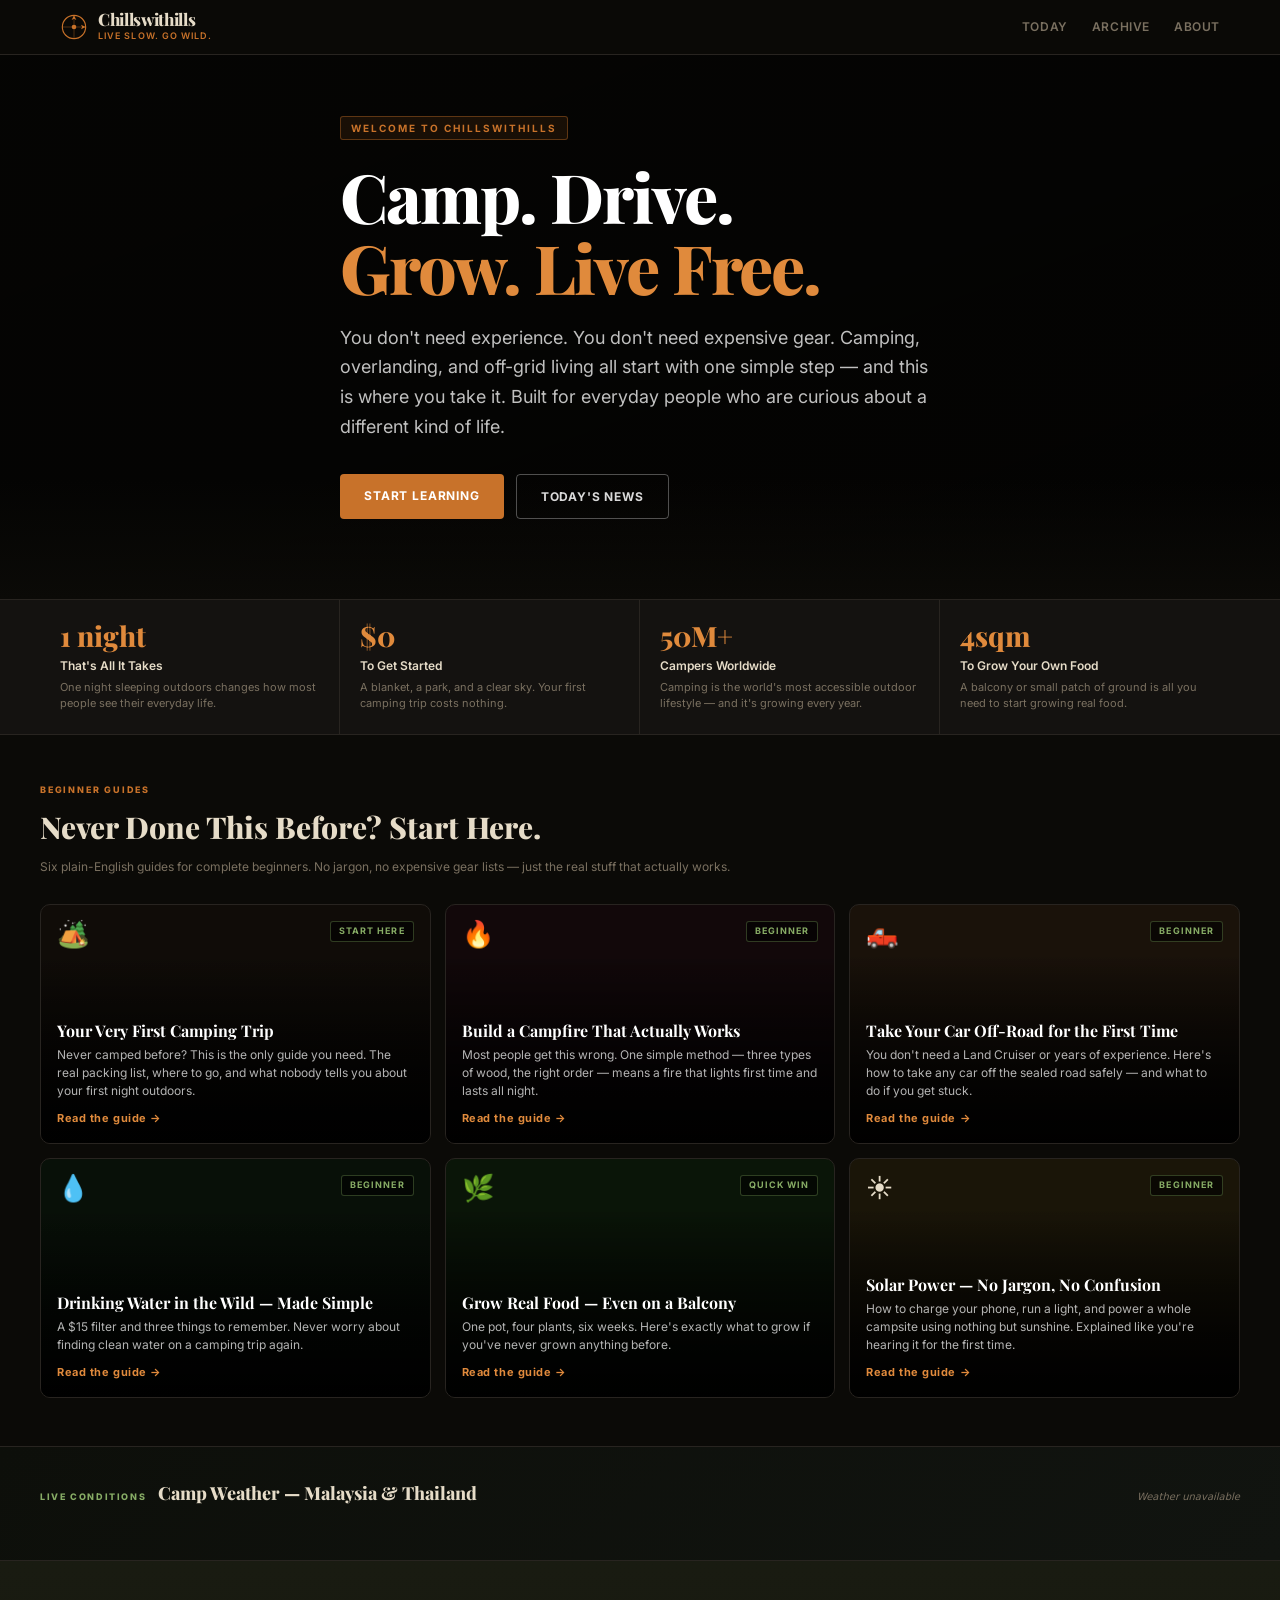
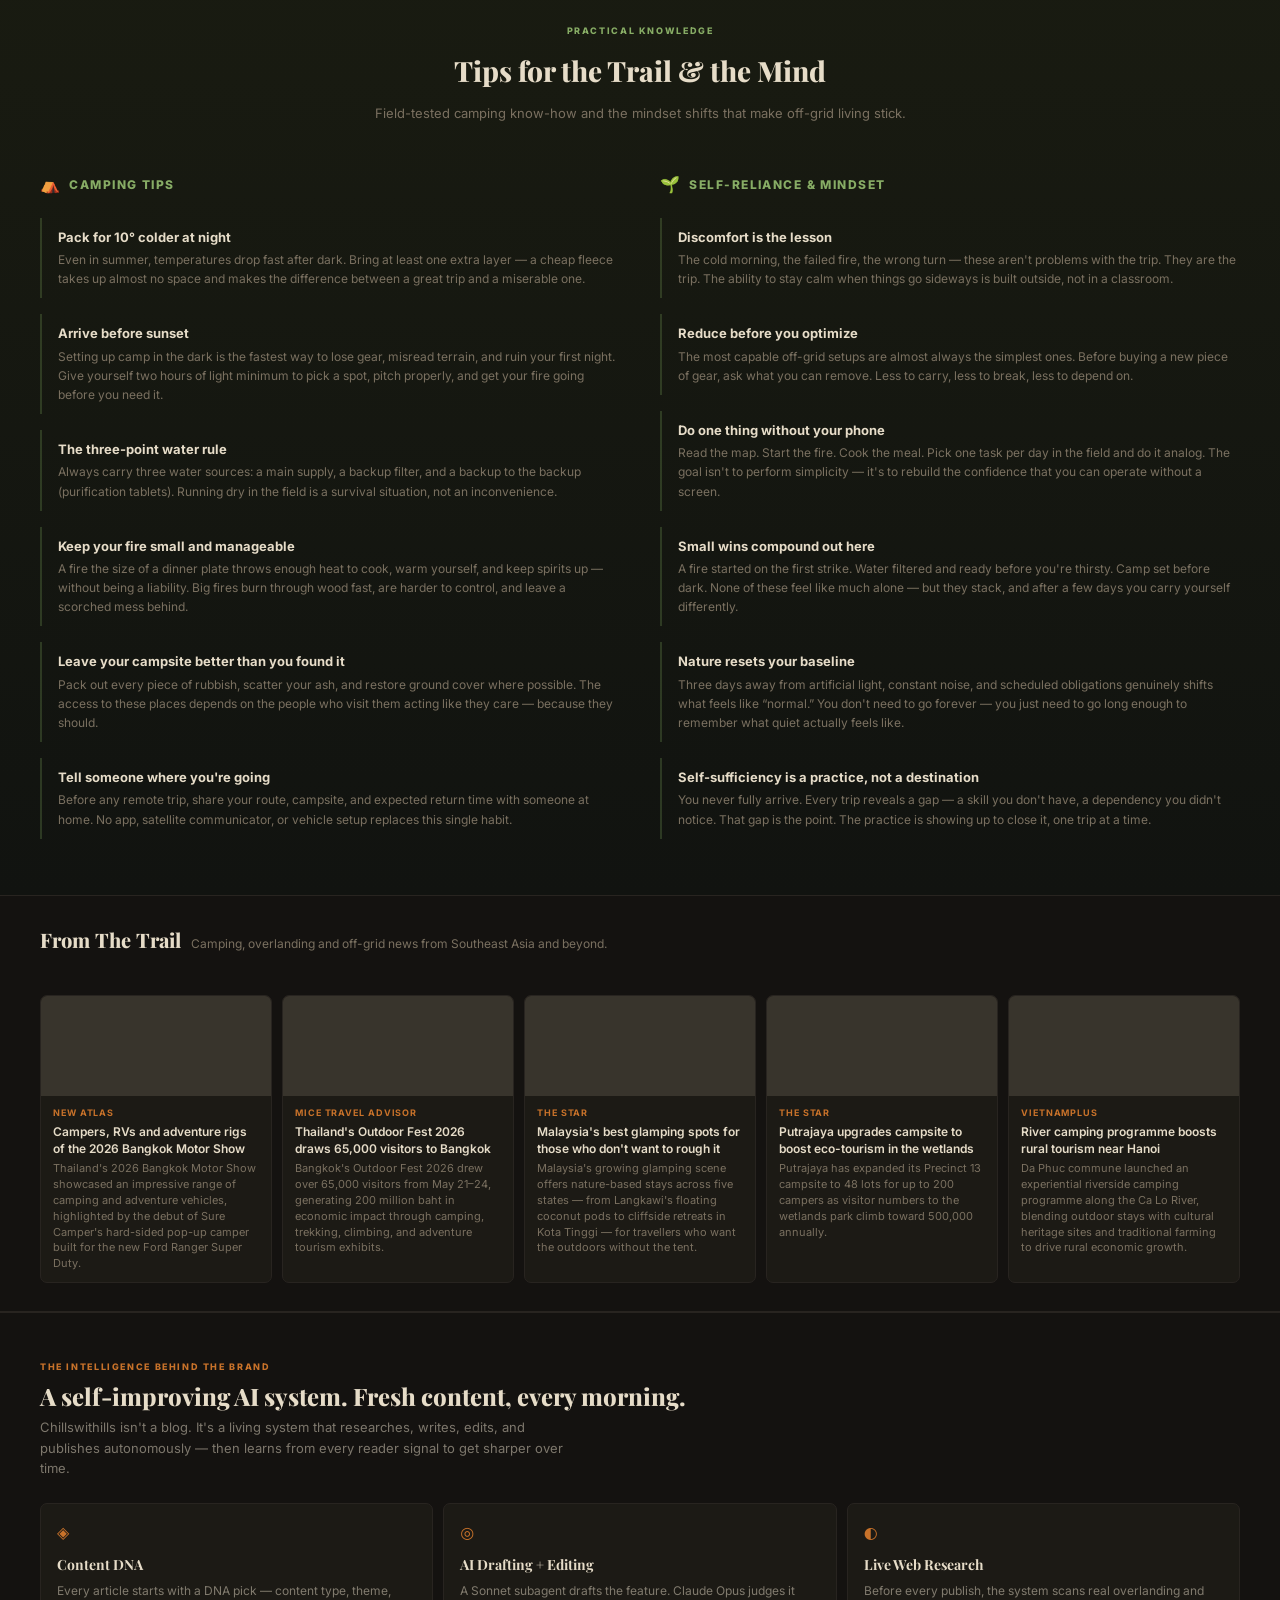
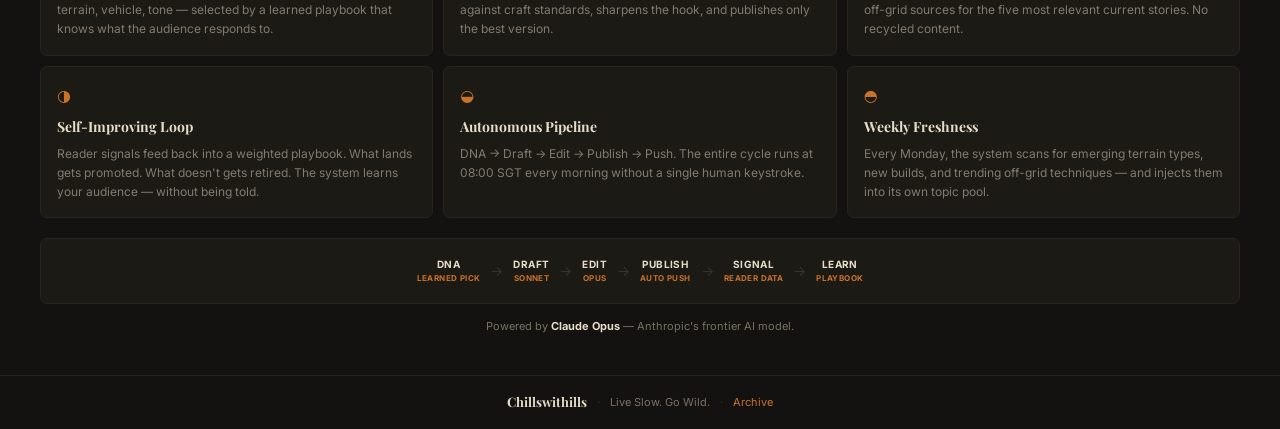
==== commit c6ee98a1: "chore: publish 2026-06-01 23:02 SGT" ====
--- a/index.html
+++ b/index.html
@@ -16,7 +16,7 @@
 <link rel="preconnect" href="https://fonts.googleapis.com">
 <link rel="preconnect" href="https://fonts.gstatic.com" crossorigin>
 <link href="https://fonts.googleapis.com/css2?family=Playfair+Display:ital,wght@0,700;0,800;1,700&family=Inter:wght@400;500;600&display=swap" rel="stylesheet">
-<link rel="stylesheet" href="https://adamdegoat.github.io/chillswithills/assets/style.css?v=202606012248">
+<link rel="stylesheet" href="https://adamdegoat.github.io/chillswithills/assets/style.css?v=202606012302">
 </head>
 <body>
 
@@ -157,6 +157,108 @@
 </section>
 
   
+<section class="weather-panel" id="camp-weather">
+  <div class="weather-inner">
+    <div class="weather-header">
+      <span class="weather-eyebrow">Live Conditions</span>
+      <h2 class="weather-title">Camp Weather — Malaysia &amp; Thailand</h2>
+      <span class="weather-updated" id="weather-updated">Loading&hellip;</span>
+    </div>
+    <div class="weather-grid" id="weather-grid">
+      <p class="weather-loading">Fetching live conditions&hellip;</p>
+    </div>
+  </div>
+</section>
+<script>
+(function() {
+  var LOCS = [
+    { name: 'Cameron Highlands', sub: 'Malaysia', lat: 4.4696, lon: 101.3810, tz: 'Asia%2FAsia/Kuala_Lumpur' },
+    { name: 'Chiang Mai', sub: 'Thailand', lat: 18.7883, lon: 98.9853, tz: 'Asia%2FBangkok' },
+    { name: 'Krabi', sub: 'Thailand', lat: 8.0863, lon: 98.9063, tz: 'Asia%2FBangkok' }
+  ];
+  var WMO = {
+    0:['\u2600\ufe0f','Clear sky'],1:['\ud83c\udf24\ufe0f','Mostly clear'],
+    2:['\u26c5','Partly cloudy'],3:['\u2601\ufe0f','Overcast'],
+    45:['\ud83c\udf2b\ufe0f','Foggy'],48:['\ud83c\udf2b\ufe0f','Icy fog'],
+    51:['\ud83c\udf26\ufe0f','Light drizzle'],53:['\ud83c\udf26\ufe0f','Drizzle'],
+    55:['\ud83c\udf27\ufe0f','Heavy drizzle'],61:['\ud83c\udf27\ufe0f','Light rain'],
+    63:['\ud83c\udf27\ufe0f','Rain'],65:['\ud83c\udf27\ufe0f','Heavy rain'],
+    80:['\ud83c\udf26\ufe0f','Showers'],81:['\ud83c\udf27\ufe0f','Heavy showers'],
+    82:['\u26c8\ufe0f','Violent showers'],95:['\u26c8\ufe0f','Thunderstorm'],
+    96:['\u26c8\ufe0f','Thunderstorm'],99:['\u26c8\ufe0f','Severe storm']
+  };
+  function wmo(code) {
+    return WMO[code] || WMO[Math.floor(code/10)*10] || ['\ud83c\udf21\ufe0f','Unknown'];
+  }
+  function campOutlook(rain, wind) {
+    if (rain <= 20 && wind <= 25) return ['GREAT', '#87ac65'];
+    if (rain <= 50 && wind <= 40) return ['FAIR', '#c8a85a'];
+    return ['TOUGH', '#c8722a'];
+  }
+  var DAYS = ['Sun','Mon','Tue','Wed','Thu','Fri','Sat'];
+  var grid = document.getElementById('weather-grid');
+  var upd  = document.getElementById('weather-updated');
+  if (!grid) return;
+  var pending = LOCS.length, cards = new Array(LOCS.length);
+  LOCS.forEach(function(loc, idx) {
+    var url = 'https://api.open-meteo.com/v1/forecast'
+      + '?latitude=' + loc.lat + '&longitude=' + loc.lon
+      + '&current=temperature_2m,weather_code,wind_speed_10m,precipitation'
+      + '&daily=weather_code,temperature_2m_max,temperature_2m_min,precipitation_probability_max'
+      + '&timezone=' + loc.tz.replace('%2F','/')
+      + '&forecast_days=4';
+    fetch(url).then(function(r){ return r.json(); }).then(function(d) {
+      var cur = d.current, dl = d.daily;
+      var wi = wmo(cur.weather_code);
+      var rain = dl.precipitation_probability_max[0] || 0;
+      var ol = campOutlook(rain, cur.wind_speed_10m);
+      var fcast = '';
+      for (var i = 1; i < 4; i++) {
+        var day = new Date(dl.time[i]);
+        var fi = wmo(dl.weather_code[i]);
+        fcast += '<div class="wf-day">'
+          + '<span class="wf-dname">' + DAYS[day.getDay()] + '</span>'
+          + '<span class="wf-icon">' + fi[0] + '</span>'
+          + '<span class="wf-temp">' + Math.round(dl.temperature_2m_max[i]) + '&deg;</span>'
+          + '<span class="wf-rain">' + (dl.precipitation_probability_max[i] || 0) + '%</span>'
+          + '</div>';
+      }
+      var card = document.createElement('div');
+      card.className = 'weather-card';
+      card.innerHTML = '<div class="wc-head">'
+        + '<div><div class="wc-loc">' + loc.name + '</div><div class="wc-sub">' + loc.sub + '</div></div>'
+        + '<div class="wc-score" style="color:' + ol[1] + ';">' + ol[0] + ' TO CAMP</div>'
+        + '</div>'
+        + '<div class="wc-current">'
+        + '<span class="wc-icon">' + wi[0] + '</span>'
+        + '<span class="wc-temp">' + Math.round(cur.temperature_2m) + '&deg;C</span>'
+        + '<div class="wc-detail"><span>' + wi[1] + '</span>'
+        + '<span>&#128168; ' + Math.round(cur.wind_speed_10m) + ' km/h wind</span>'
+        + '<span>&#127783; ' + rain + '% chance of rain</span></div>'
+        + '</div>'
+        + '<div class="wc-forecast">' + fcast + '</div>';
+      cards[idx] = card;
+      pending--;
+      if (pending === 0) {
+        grid.innerHTML = '';
+        cards.forEach(function(c){ if(c) grid.appendChild(c); });
+        var now = new Date();
+        upd.textContent = 'Updated ' + now.getHours() + ':' + (now.getMinutes()<10?'0':'') + now.getMinutes() + ' local';
+      }
+    }).catch(function() {
+      cards[idx] = null;
+      pending--;
+      if (pending === 0) {
+        grid.innerHTML = '';
+        cards.forEach(function(c){ if(c) grid.appendChild(c); });
+        if (!grid.children.length) upd.textContent = 'Weather unavailable';
+      }
+    });
+  });
+})();
+</script>
+
+  
 <section class="tips-section" id="tips">
   <div class="tips-inner">
 
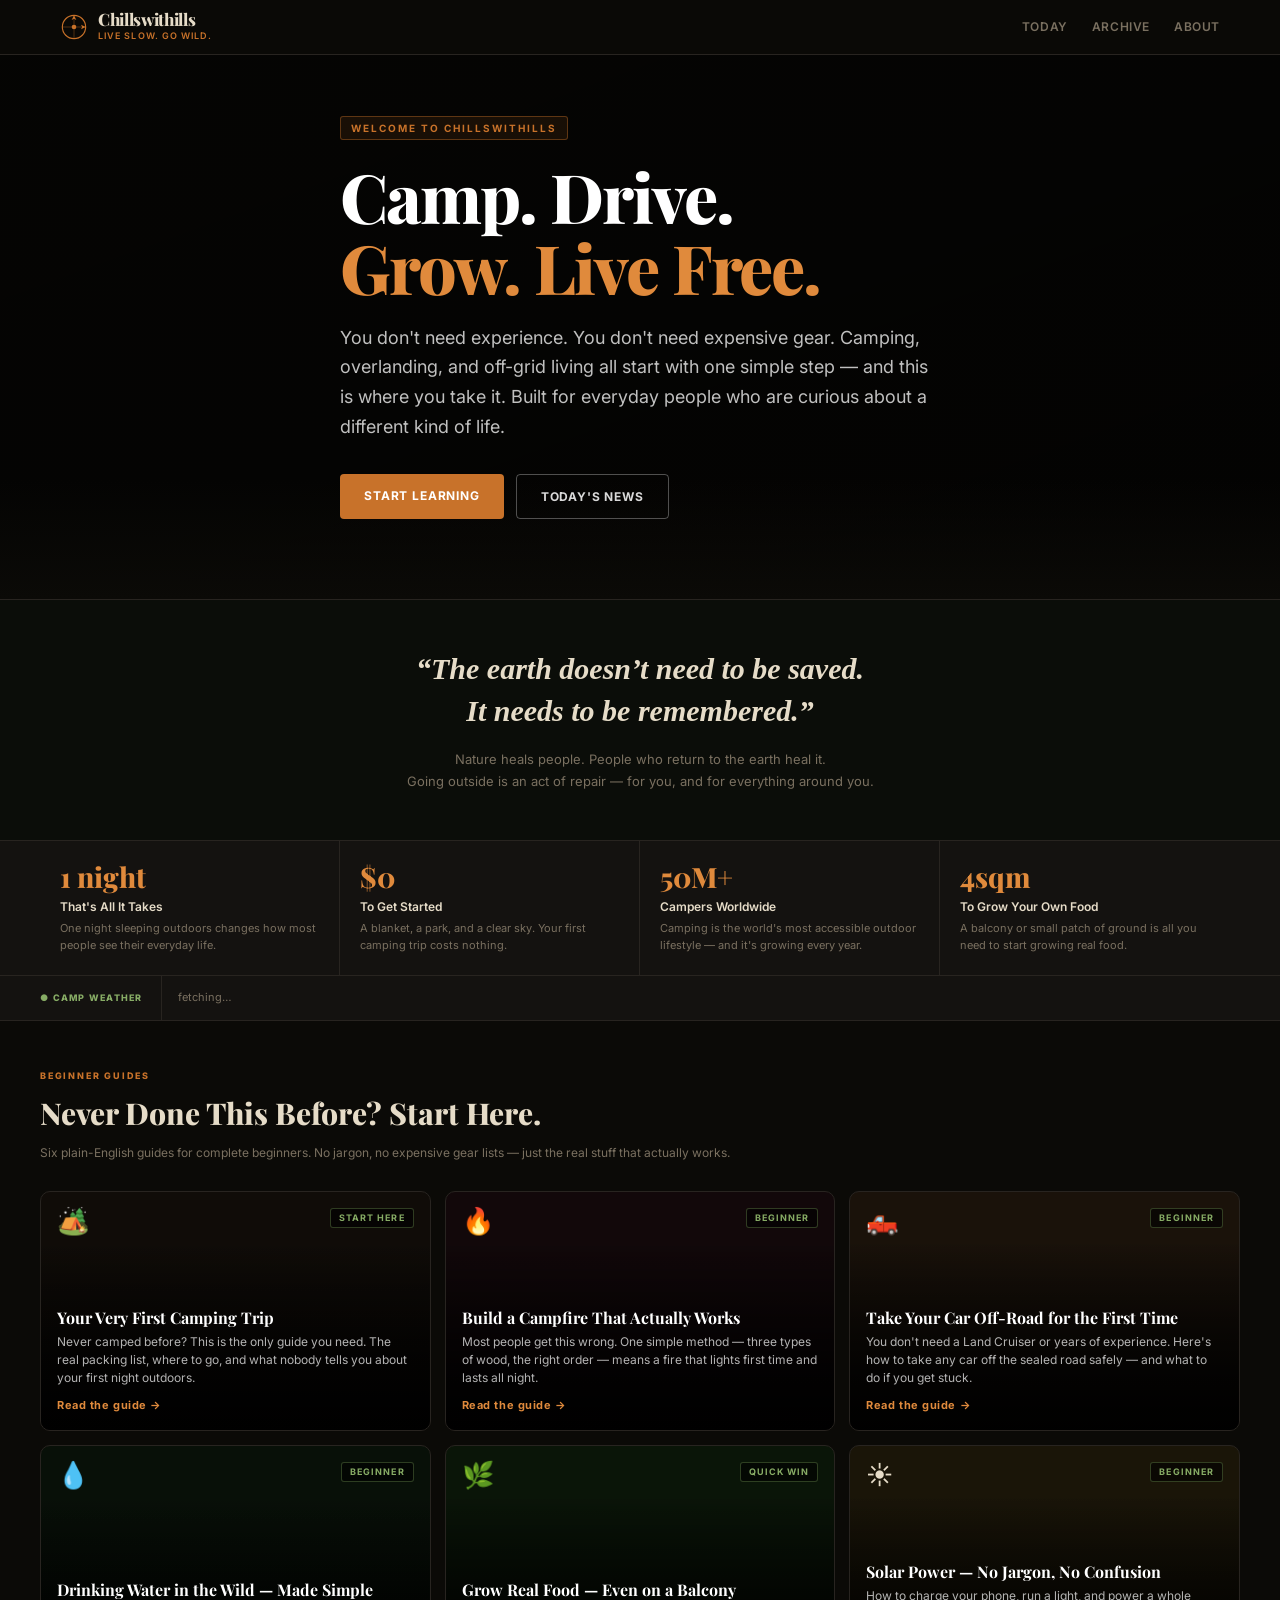
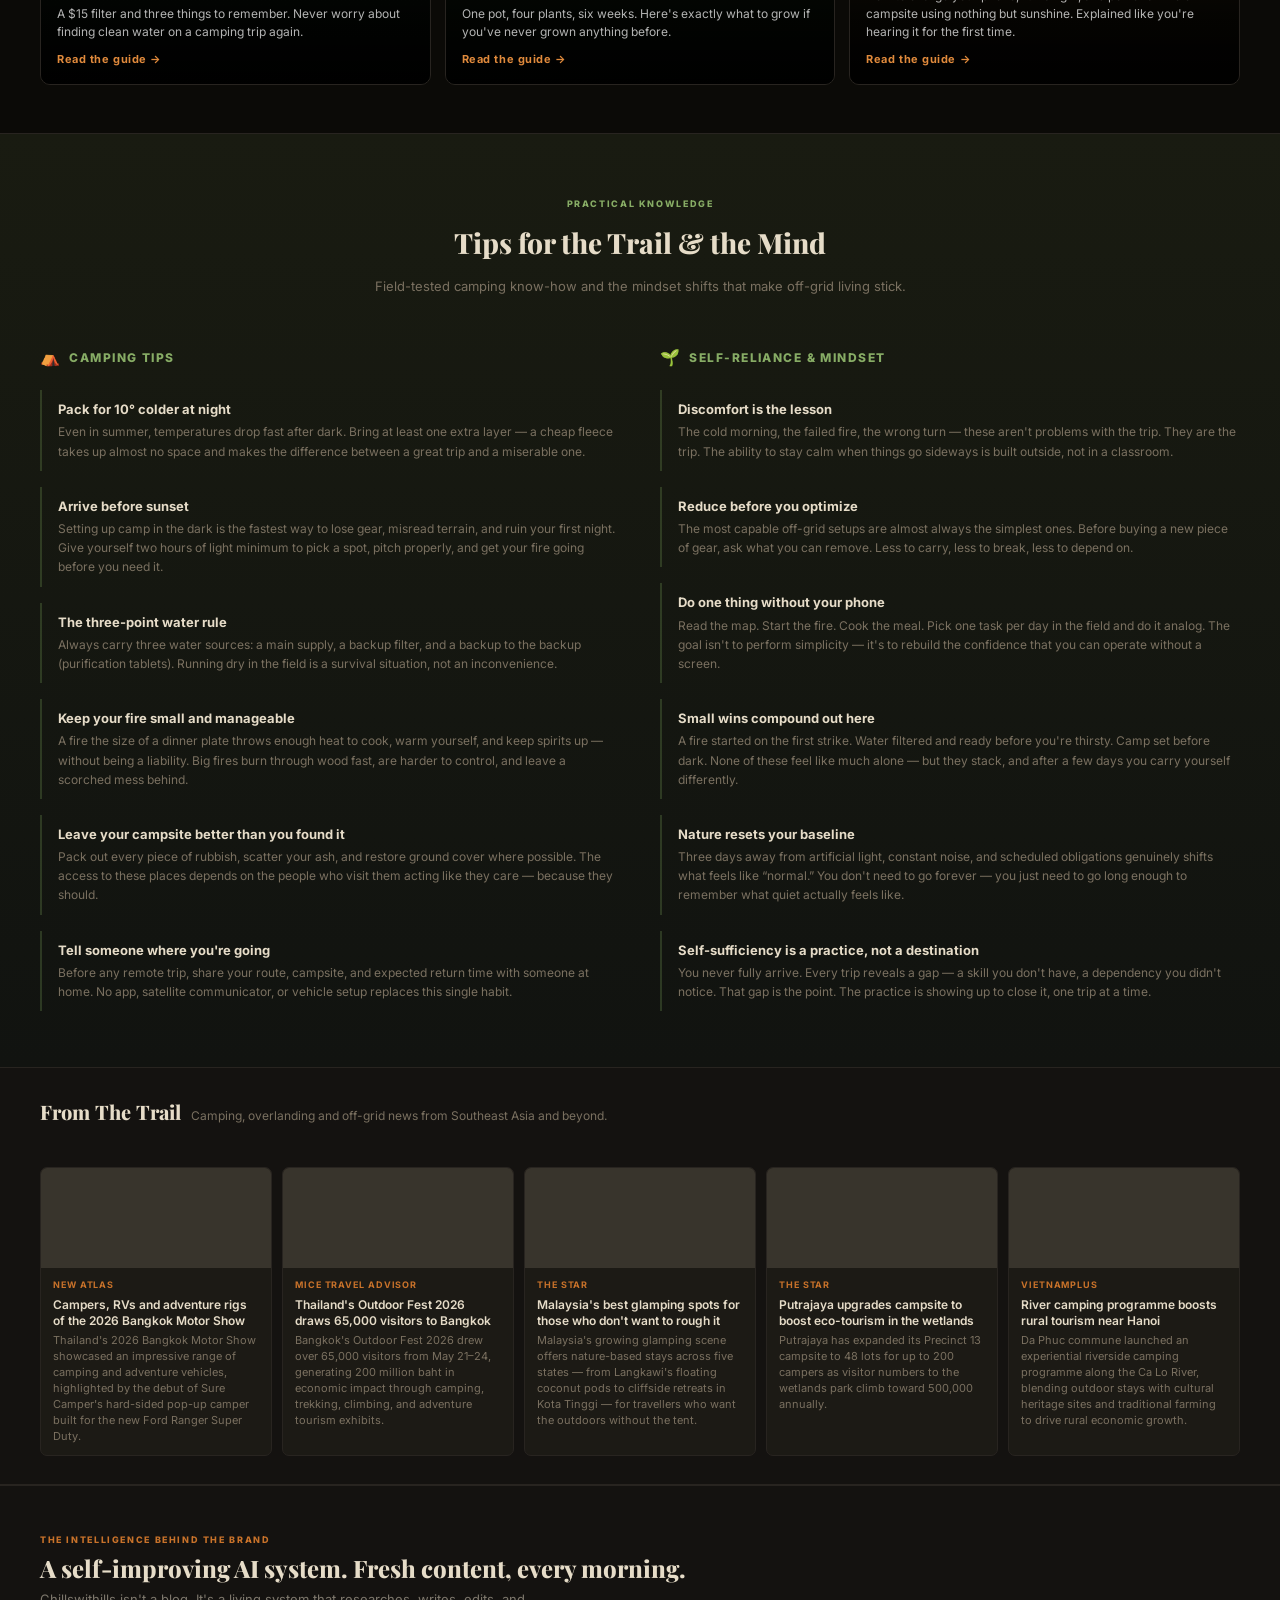
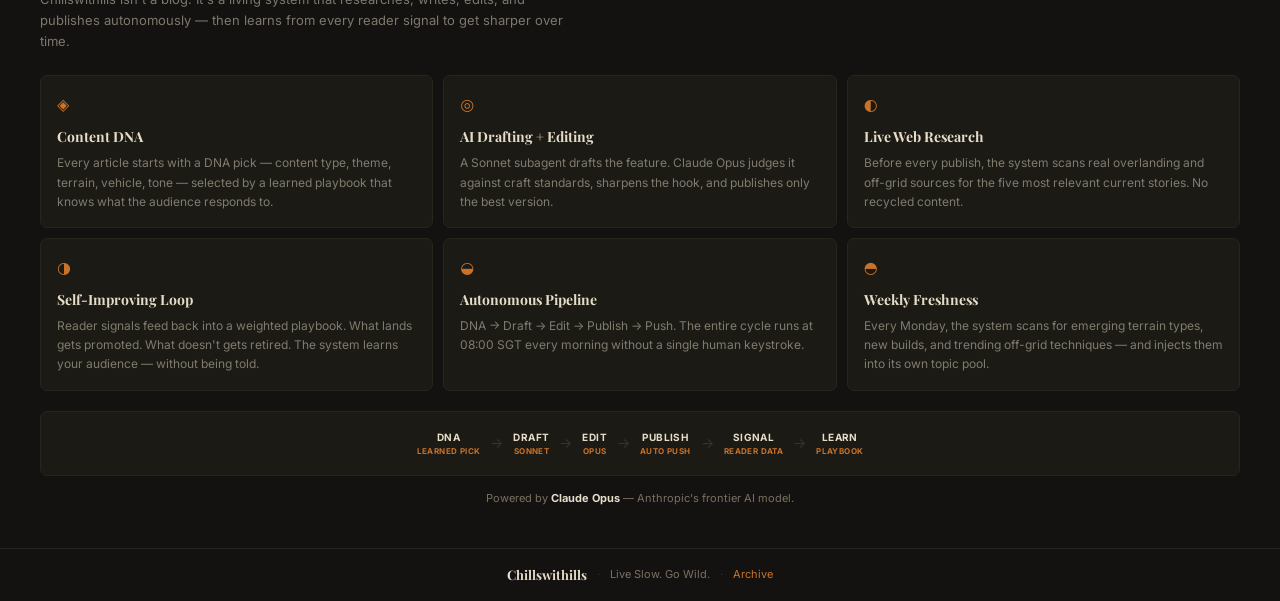
==== commit 32fcfe11: "chore: publish 2026-06-01 23:14 SGT" ====
--- a/index.html
+++ b/index.html
@@ -16,7 +16,7 @@
 <link rel="preconnect" href="https://fonts.googleapis.com">
 <link rel="preconnect" href="https://fonts.gstatic.com" crossorigin>
 <link href="https://fonts.googleapis.com/css2?family=Playfair+Display:ital,wght@0,700;0,800;1,700&family=Inter:wght@400;500;600&display=swap" rel="stylesheet">
-<link rel="stylesheet" href="https://adamdegoat.github.io/chillswithills/assets/style.css?v=202606012302">
+<link rel="stylesheet" href="https://adamdegoat.github.io/chillswithills/assets/style.css?v=202606012314">
 </head>
 <body>
 
@@ -59,6 +59,14 @@
 </section>
 
   
+<section class="philosophy">
+  <div class="philosophy-inner">
+    <p class="phil-quote">&ldquo;The earth doesn&rsquo;t need to be saved.<br>It needs to be remembered.&rdquo;</p>
+    <p class="phil-sub">Nature heals people. People who return to the earth heal it.<br>Going outside is an act of repair &mdash; for you, and for everything around you.</p>
+  </div>
+</section>
+
+  
 <section class="why-strip">
   <div class="why-inner">
     <div class="why-card">
@@ -85,6 +93,82 @@
 </section>
 
   
+<section class="weather-panel" id="camp-weather">
+  <div class="weather-inner">
+    <div class="weather-bar">
+      <span class="weather-label">&#9679; Camp Weather</span>
+      <div class="weather-locs" id="weather-grid"><span class="weather-loading">fetching&hellip;</span></div>
+      <span class="weather-updated" id="weather-updated"></span>
+    </div>
+  </div>
+</section>
+<script>
+(function() {
+  var LOCS = [
+    { name: 'Cameron Highlands', sub: 'MY', lat: 4.4696, lon: 101.3810, tz: 'Asia/Kuala_Lumpur' },
+    { name: 'Chiang Mai', sub: 'TH', lat: 18.7883, lon: 98.9853, tz: 'Asia/Bangkok' },
+    { name: 'Krabi', sub: 'TH', lat: 8.0863, lon: 98.9063, tz: 'Asia/Bangkok' }
+  ];
+  var WMO = {
+    0:'\u2600\ufe0f',1:'\ud83c\udf24\ufe0f',2:'\u26c5',3:'\u2601\ufe0f',
+    45:'\ud83c\udf2b\ufe0f',48:'\ud83c\udf2b\ufe0f',
+    51:'\ud83c\udf26\ufe0f',53:'\ud83c\udf26\ufe0f',55:'\ud83c\udf27\ufe0f',
+    61:'\ud83c\udf27\ufe0f',63:'\ud83c\udf27\ufe0f',65:'\ud83c\udf27\ufe0f',
+    80:'\ud83c\udf26\ufe0f',81:'\ud83c\udf27\ufe0f',82:'\u26c8\ufe0f',
+    95:'\u26c8\ufe0f',96:'\u26c8\ufe0f',99:'\u26c8\ufe0f'
+  };
+  function icon(code){ return WMO[code] || WMO[Math.floor(code/10)*10] || '\ud83c\udf21\ufe0f'; }
+  function outlook(rain, wind){
+    if (rain <= 20 && wind <= 25) return ['Good','#87ac65'];
+    if (rain <= 50 && wind <= 40) return ['Fair','#c8a85a'];
+    return ['Tough','#c8722a'];
+  }
+  var DAYS = ['Sun','Mon','Tue','Wed','Thu','Fri','Sat'];
+  var grid = document.getElementById('weather-grid');
+  var upd  = document.getElementById('weather-updated');
+  if (!grid) return;
+  var pending = LOCS.length, items = new Array(LOCS.length);
+  LOCS.forEach(function(loc, idx) {
+    fetch('https://api.open-meteo.com/v1/forecast?latitude='+loc.lat+'&longitude='+loc.lon
+      +'&current=temperature_2m,weather_code,wind_speed_10m'
+      +'&daily=weather_code,temperature_2m_max,precipitation_probability_max'
+      +'&timezone='+encodeURIComponent(loc.tz)+'&forecast_days=4')
+    .then(function(r){ return r.json(); })
+    .then(function(d) {
+      var cur = d.current, dl = d.daily;
+      var rain = dl.precipitation_probability_max[0] || 0;
+      var ol = outlook(rain, cur.wind_speed_10m);
+      var fcast = dl.time.slice(1,4).map(function(t,i){
+        var day = new Date(t);
+        return '<span class="wf-pill">'+DAYS[day.getDay()]+' '+icon(dl.weather_code[i+1])+' '
+          +Math.round(dl.temperature_2m_max[i+1])+'&deg;</span>';
+      }).join('');
+      var el = document.createElement('div');
+      el.className = 'weather-loc';
+      el.innerHTML =
+        '<div class="wl-top">'
+          +'<span class="wl-name">'+loc.name+'</span>'
+          +'<span class="wl-country">'+loc.sub+'</span>'
+        +'</div>'
+        +'<div class="wl-main">'
+          +'<span class="wl-icon">'+icon(cur.weather_code)+'</span>'
+          +'<span class="wl-temp">'+Math.round(cur.temperature_2m)+'&deg;C</span>'
+          +'<span class="wl-score" style="color:'+ol[1]+'">'+ol[0]+' to camp</span>'
+        +'</div>'
+        +'<div class="wl-forecast">'+fcast+'</div>';
+      items[idx] = el;
+      if (--pending === 0) {
+        grid.innerHTML = '';
+        items.forEach(function(e){ if(e) grid.appendChild(e); });
+        var n = new Date();
+        upd.textContent = n.getHours()+':'+(n.getMinutes()<10?'0':'')+n.getMinutes();
+      }
+    }).catch(function(){ if(--pending===0 && !grid.children.length) grid.innerHTML=''; });
+  });
+})();
+</script>
+
+  
 <section class="tutorials" id="start-here">
   <div class="tutorials-inner">
     <p class="section-label">Beginner Guides</p>
@@ -155,108 +239,6 @@
     </div>
   </div>
 </section>
-
-  
-<section class="weather-panel" id="camp-weather">
-  <div class="weather-inner">
-    <div class="weather-header">
-      <span class="weather-eyebrow">Live Conditions</span>
-      <h2 class="weather-title">Camp Weather — Malaysia &amp; Thailand</h2>
-      <span class="weather-updated" id="weather-updated">Loading&hellip;</span>
-    </div>
-    <div class="weather-grid" id="weather-grid">
-      <p class="weather-loading">Fetching live conditions&hellip;</p>
-    </div>
-  </div>
-</section>
-<script>
-(function() {
-  var LOCS = [
-    { name: 'Cameron Highlands', sub: 'Malaysia', lat: 4.4696, lon: 101.3810, tz: 'Asia%2FAsia/Kuala_Lumpur' },
-    { name: 'Chiang Mai', sub: 'Thailand', lat: 18.7883, lon: 98.9853, tz: 'Asia%2FBangkok' },
-    { name: 'Krabi', sub: 'Thailand', lat: 8.0863, lon: 98.9063, tz: 'Asia%2FBangkok' }
-  ];
-  var WMO = {
-    0:['\u2600\ufe0f','Clear sky'],1:['\ud83c\udf24\ufe0f','Mostly clear'],
-    2:['\u26c5','Partly cloudy'],3:['\u2601\ufe0f','Overcast'],
-    45:['\ud83c\udf2b\ufe0f','Foggy'],48:['\ud83c\udf2b\ufe0f','Icy fog'],
-    51:['\ud83c\udf26\ufe0f','Light drizzle'],53:['\ud83c\udf26\ufe0f','Drizzle'],
-    55:['\ud83c\udf27\ufe0f','Heavy drizzle'],61:['\ud83c\udf27\ufe0f','Light rain'],
-    63:['\ud83c\udf27\ufe0f','Rain'],65:['\ud83c\udf27\ufe0f','Heavy rain'],
-    80:['\ud83c\udf26\ufe0f','Showers'],81:['\ud83c\udf27\ufe0f','Heavy showers'],
-    82:['\u26c8\ufe0f','Violent showers'],95:['\u26c8\ufe0f','Thunderstorm'],
-    96:['\u26c8\ufe0f','Thunderstorm'],99:['\u26c8\ufe0f','Severe storm']
-  };
-  function wmo(code) {
-    return WMO[code] || WMO[Math.floor(code/10)*10] || ['\ud83c\udf21\ufe0f','Unknown'];
-  }
-  function campOutlook(rain, wind) {
-    if (rain <= 20 && wind <= 25) return ['GREAT', '#87ac65'];
-    if (rain <= 50 && wind <= 40) return ['FAIR', '#c8a85a'];
-    return ['TOUGH', '#c8722a'];
-  }
-  var DAYS = ['Sun','Mon','Tue','Wed','Thu','Fri','Sat'];
-  var grid = document.getElementById('weather-grid');
-  var upd  = document.getElementById('weather-updated');
-  if (!grid) return;
-  var pending = LOCS.length, cards = new Array(LOCS.length);
-  LOCS.forEach(function(loc, idx) {
-    var url = 'https://api.open-meteo.com/v1/forecast'
-      + '?latitude=' + loc.lat + '&longitude=' + loc.lon
-      + '&current=temperature_2m,weather_code,wind_speed_10m,precipitation'
-      + '&daily=weather_code,temperature_2m_max,temperature_2m_min,precipitation_probability_max'
-      + '&timezone=' + loc.tz.replace('%2F','/')
-      + '&forecast_days=4';
-    fetch(url).then(function(r){ return r.json(); }).then(function(d) {
-      var cur = d.current, dl = d.daily;
-      var wi = wmo(cur.weather_code);
-      var rain = dl.precipitation_probability_max[0] || 0;
-      var ol = campOutlook(rain, cur.wind_speed_10m);
-      var fcast = '';
-      for (var i = 1; i < 4; i++) {
-        var day = new Date(dl.time[i]);
-        var fi = wmo(dl.weather_code[i]);
-        fcast += '<div class="wf-day">'
-          + '<span class="wf-dname">' + DAYS[day.getDay()] + '</span>'
-          + '<span class="wf-icon">' + fi[0] + '</span>'
-          + '<span class="wf-temp">' + Math.round(dl.temperature_2m_max[i]) + '&deg;</span>'
-          + '<span class="wf-rain">' + (dl.precipitation_probability_max[i] || 0) + '%</span>'
-          + '</div>';
-      }
-      var card = document.createElement('div');
-      card.className = 'weather-card';
-      card.innerHTML = '<div class="wc-head">'
-        + '<div><div class="wc-loc">' + loc.name + '</div><div class="wc-sub">' + loc.sub + '</div></div>'
-        + '<div class="wc-score" style="color:' + ol[1] + ';">' + ol[0] + ' TO CAMP</div>'
-        + '</div>'
-        + '<div class="wc-current">'
-        + '<span class="wc-icon">' + wi[0] + '</span>'
-        + '<span class="wc-temp">' + Math.round(cur.temperature_2m) + '&deg;C</span>'
-        + '<div class="wc-detail"><span>' + wi[1] + '</span>'
-        + '<span>&#128168; ' + Math.round(cur.wind_speed_10m) + ' km/h wind</span>'
-        + '<span>&#127783; ' + rain + '% chance of rain</span></div>'
-        + '</div>'
-        + '<div class="wc-forecast">' + fcast + '</div>';
-      cards[idx] = card;
-      pending--;
-      if (pending === 0) {
-        grid.innerHTML = '';
-        cards.forEach(function(c){ if(c) grid.appendChild(c); });
-        var now = new Date();
-        upd.textContent = 'Updated ' + now.getHours() + ':' + (now.getMinutes()<10?'0':'') + now.getMinutes() + ' local';
-      }
-    }).catch(function() {
-      cards[idx] = null;
-      pending--;
-      if (pending === 0) {
-        grid.innerHTML = '';
-        cards.forEach(function(c){ if(c) grid.appendChild(c); });
-        if (!grid.children.length) upd.textContent = 'Weather unavailable';
-      }
-    });
-  });
-})();
-</script>
 
   
 <section class="tips-section" id="tips">
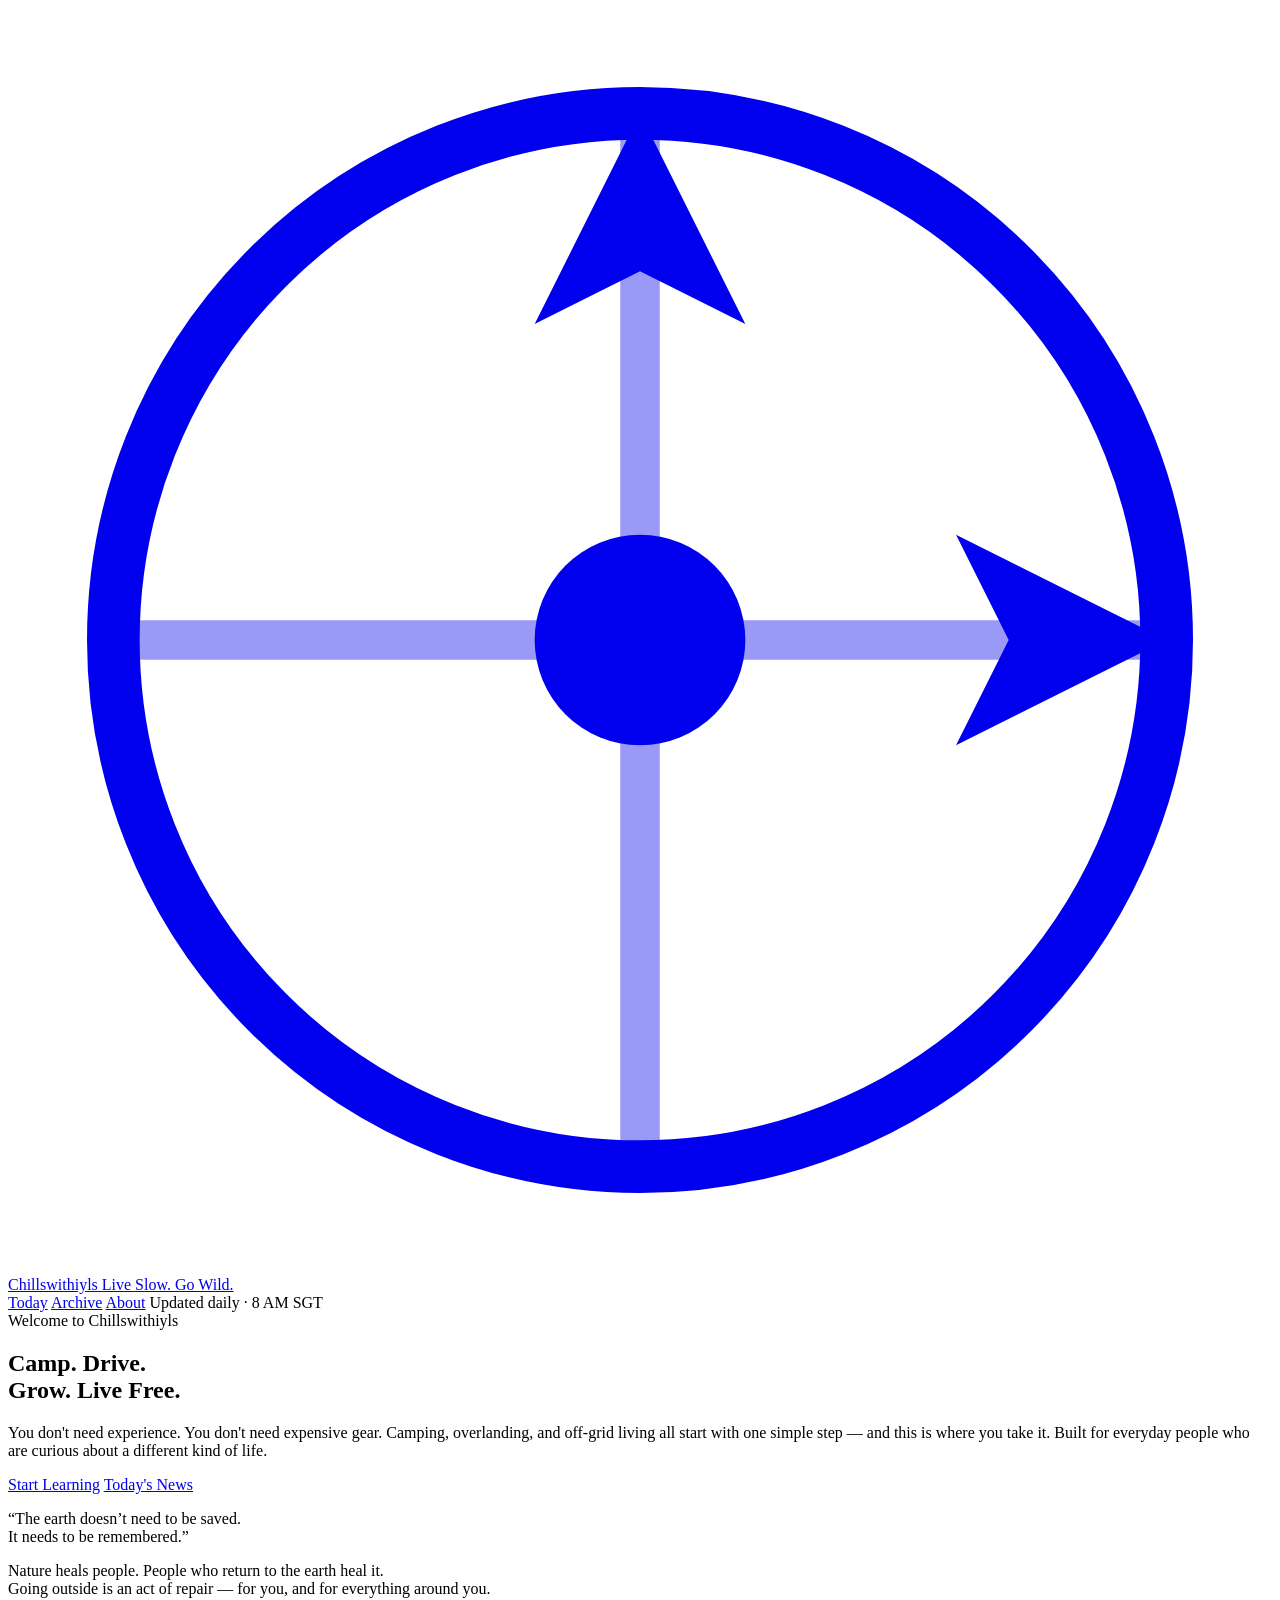
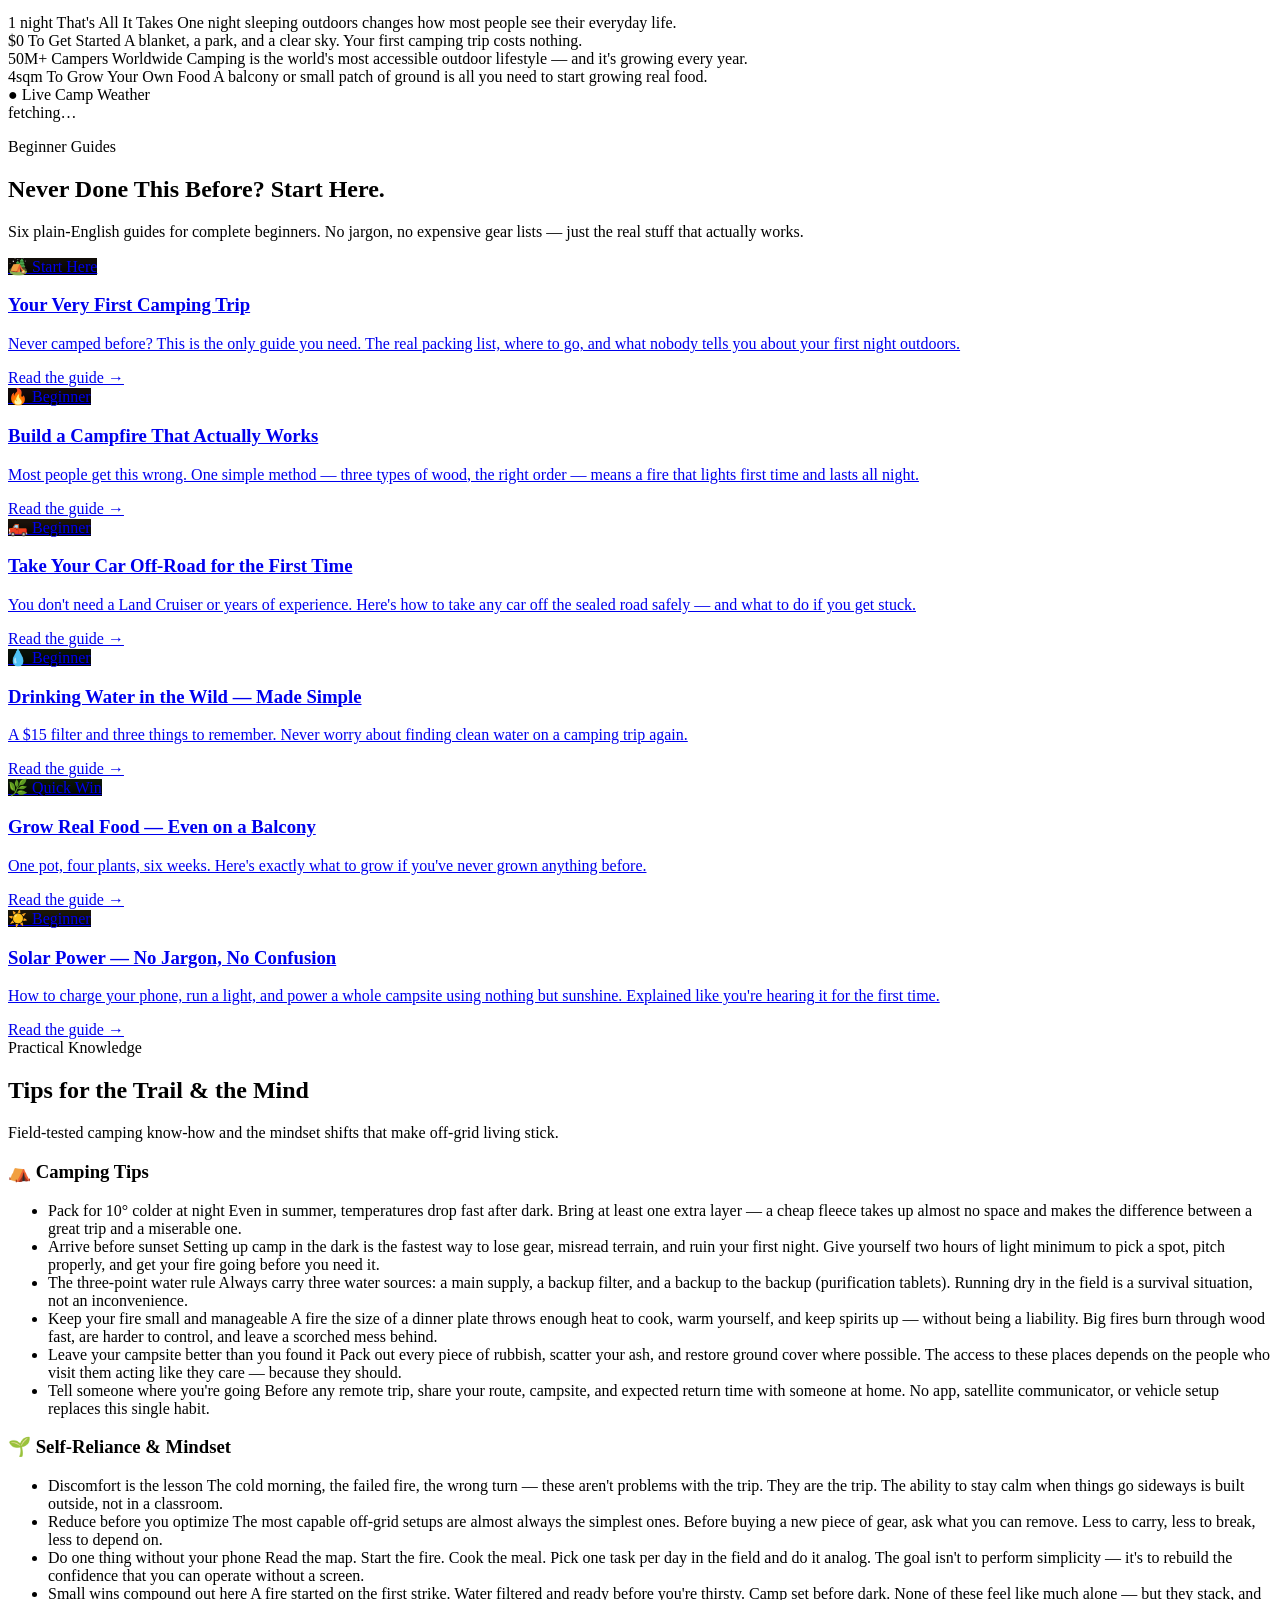
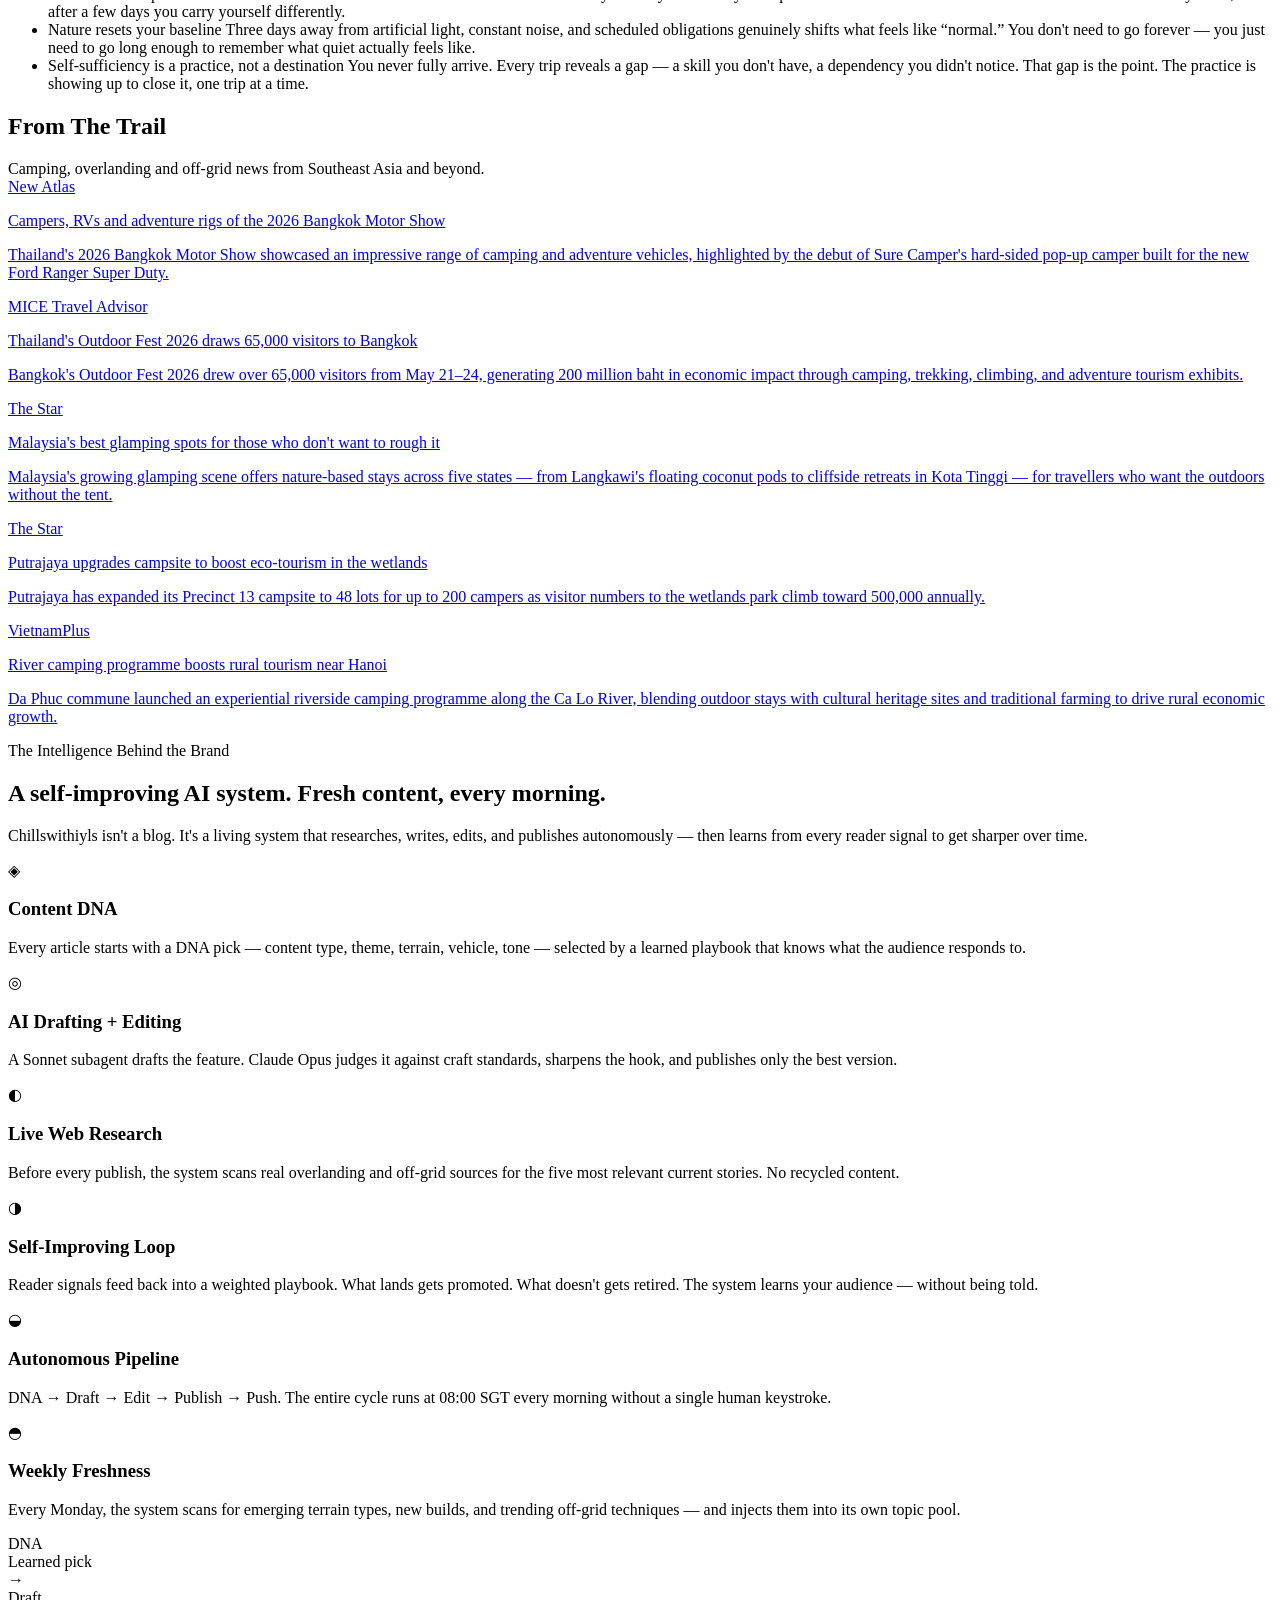
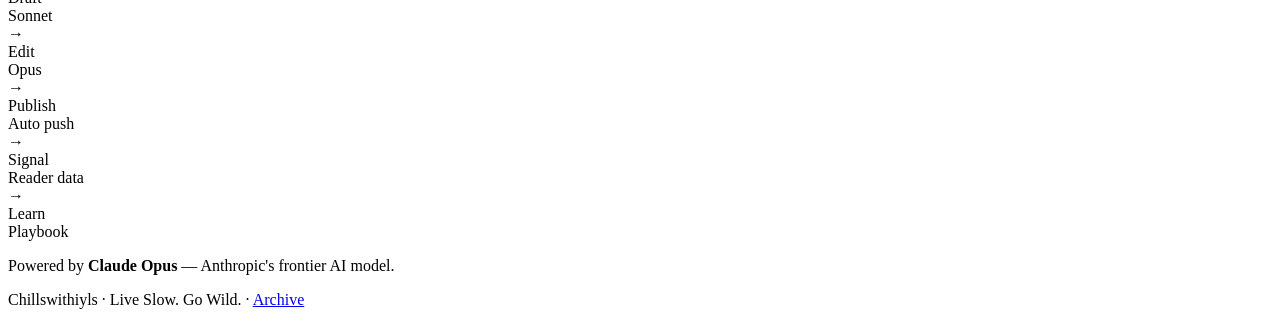
==== commit 41df2a77: "Add subtle daily-update indicator to masthead Pulsing olive dot + "Updated daily · 8 AM SGT" pill on" ====
--- a/index.html
+++ b/index.html
@@ -3,26 +3,26 @@
 <head>
 <meta charset="utf-8">
 <meta name="viewport" content="width=device-width, initial-scale=1">
-<title>Chillswithills — Live Slow. Go Wild.</title>
+<title>Chillswithiyls — Live Slow. Go Wild.</title>
 <meta name="description" content="Discover off-grid living, 4x4 culture, and self-sufficient life. Tutorials, daily briefings and real-world inspiration — for beginners and beyond.">
-<link rel="canonical" href="https://adamdegoat.github.io/chillswithills/">
+<link rel="canonical" href="https://adamdegoat.github.io/chillswithiyls/">
 <meta property="og:type" content="website">
-<meta property="og:site_name" content="Chillswithills">
-<meta property="og:title" content="Chillswithills — Live Slow. Go Wild.">
+<meta property="og:site_name" content="Chillswithiyls">
+<meta property="og:title" content="Chillswithiyls — Live Slow. Go Wild.">
 <meta property="og:description" content="Discover off-grid living, 4x4 culture, and self-sufficient life. Tutorials, daily briefings and real-world inspiration — for beginners and beyond.">
-<meta property="og:image" content="https://adamdegoat.github.io/chillswithills/assets/og-default.png">
-<meta property="og:url" content="https://adamdegoat.github.io/chillswithills/">
+<meta property="og:image" content="https://adamdegoat.github.io/chillswithiyls/assets/og-default.png">
+<meta property="og:url" content="https://adamdegoat.github.io/chillswithiyls/">
 <meta name="twitter:card" content="summary_large_image">
 <link rel="preconnect" href="https://fonts.googleapis.com">
 <link rel="preconnect" href="https://fonts.gstatic.com" crossorigin>
 <link href="https://fonts.googleapis.com/css2?family=Playfair+Display:ital,wght@0,700;0,800;1,700&family=Inter:wght@400;500;600&display=swap" rel="stylesheet">
-<link rel="stylesheet" href="https://adamdegoat.github.io/chillswithills/assets/style.css?v=202606012314">
+<link rel="stylesheet" href="https://adamdegoat.github.io/chillswithiyls/assets/style.css?v=202606012319">
 </head>
 <body>
 
 <header class="masthead">
   <div class="mast-inner">
-    <a href="https://adamdegoat.github.io/chillswithills/" class="mast-logo">
+    <a href="https://adamdegoat.github.io/chillswithiyls/" class="mast-logo">
       <svg class="mast-icon" viewBox="0 0 48 48" fill="none" xmlns="http://www.w3.org/2000/svg">
         <circle cx="24" cy="24" r="20" stroke="currentColor" stroke-width="2"/>
         <path d="M24 4 L24 44 M4 24 L44 24" stroke="currentColor" stroke-width="1.5" opacity="0.4"/>
@@ -31,14 +31,17 @@
         <path d="M44 24 L36 20 L38 24 L36 28 Z" fill="currentColor"/>
       </svg>
       <div class="mast-text">
-        <span class="mast-brand">Chillswithills</span>
+        <span class="mast-brand">Chillswithiyls</span>
         <span class="mast-tag">Live Slow. Go Wild.</span>
       </div>
     </a>
     <nav class="mast-nav">
-      <a href="https://adamdegoat.github.io/chillswithills/">Today</a>
-      <a href="https://adamdegoat.github.io/chillswithills/archive.html">Archive</a>
-      <a href="https://adamdegoat.github.io/chillswithills/#how-it-works">About</a>
+      <a href="https://adamdegoat.github.io/chillswithiyls/">Today</a>
+      <a href="https://adamdegoat.github.io/chillswithiyls/archive.html">Archive</a>
+      <a href="https://adamdegoat.github.io/chillswithiyls/#how-it-works">About</a>
+      <span class="mast-live">
+        <span class="mast-live-dot"></span>Updated daily · 8 AM SGT
+      </span>
     </nav>
   </div>
 </header>
@@ -48,7 +51,7 @@
   
 <section class="lifestyle-hero">
   <div class="hero-content">
-    <span class="hero-eyebrow">Welcome to Chillswithills</span>
+    <span class="hero-eyebrow">Welcome to Chillswithiyls</span>
     <h1 class="hero-headline">Camp. Drive.<br><span>Grow. Live Free.</span></h1>
     <p class="hero-sub">You don't need experience. You don't need expensive gear. Camping, overlanding, and off-grid living all start with one simple step — and this is where you take it. Built for everyday people who are curious about a different kind of life.</p>
     <div class="hero-actions">
@@ -96,18 +99,24 @@
 <section class="weather-panel" id="camp-weather">
   <div class="weather-inner">
     <div class="weather-bar">
-      <span class="weather-label">&#9679; Camp Weather</span>
+      <div class="weather-label-col">
+        <span class="weather-label">&#9679; Live</span>
+        <span class="weather-sublabel">Camp Weather</span>
+        <span class="weather-updated" id="weather-updated"></span>
+      </div>
       <div class="weather-locs" id="weather-grid"><span class="weather-loading">fetching&hellip;</span></div>
-      <span class="weather-updated" id="weather-updated"></span>
     </div>
   </div>
 </section>
 <script>
 (function() {
   var LOCS = [
-    { name: 'Cameron Highlands', sub: 'MY', lat: 4.4696, lon: 101.3810, tz: 'Asia/Kuala_Lumpur' },
-    { name: 'Chiang Mai', sub: 'TH', lat: 18.7883, lon: 98.9853, tz: 'Asia/Bangkok' },
-    { name: 'Krabi', sub: 'TH', lat: 8.0863, lon: 98.9063, tz: 'Asia/Bangkok' }
+    { name: 'North Malaysia',   sub: 'MY', lat: 5.4141,  lon: 100.3288, tz: 'Asia/Kuala_Lumpur' },
+    { name: 'Central Malaysia', sub: 'MY', lat: 4.4696,  lon: 101.3810, tz: 'Asia/Kuala_Lumpur' },
+    { name: 'South Malaysia',   sub: 'MY', lat: 2.4449,  lon: 103.8397, tz: 'Asia/Kuala_Lumpur' },
+    { name: 'North Thailand',   sub: 'TH', lat: 18.7883, lon: 98.9853,  tz: 'Asia/Bangkok' },
+    { name: 'Central Thailand', sub: 'TH', lat: 14.4260, lon: 101.3686, tz: 'Asia/Bangkok' },
+    { name: 'South Thailand',   sub: 'TH', lat: 8.0863,  lon: 98.9063,  tz: 'Asia/Bangkok' }
   ];
   var WMO = {
     0:'\u2600\ufe0f',1:'\ud83c\udf24\ufe0f',2:'\u26c5',3:'\u2601\ufe0f',
@@ -117,53 +126,64 @@
     80:'\ud83c\udf26\ufe0f',81:'\ud83c\udf27\ufe0f',82:'\u26c8\ufe0f',
     95:'\u26c8\ufe0f',96:'\u26c8\ufe0f',99:'\u26c8\ufe0f'
   };
-  function icon(code){ return WMO[code] || WMO[Math.floor(code/10)*10] || '\ud83c\udf21\ufe0f'; }
-  function outlook(rain, wind){
-    if (rain <= 20 && wind <= 25) return ['Good','#87ac65'];
-    if (rain <= 50 && wind <= 40) return ['Fair','#c8a85a'];
-    return ['Tough','#c8722a'];
+  function icon(c){ return WMO[c]||WMO[Math.floor(c/10)*10]||'\ud83c\udf21\ufe0f'; }
+  function outlook(rain,wind){
+    if(rain<=20&&wind<=25) return['Good','#87ac65'];
+    if(rain<=50&&wind<=40) return['Fair','#c8a85a'];
+    return['Tough','#c8722a'];
   }
-  var DAYS = ['Sun','Mon','Tue','Wed','Thu','Fri','Sat'];
-  var grid = document.getElementById('weather-grid');
-  var upd  = document.getElementById('weather-updated');
-  if (!grid) return;
-  var pending = LOCS.length, items = new Array(LOCS.length);
-  LOCS.forEach(function(loc, idx) {
+  var DAYS=['Sun','Mon','Tue','Wed','Thu','Fri','Sat'];
+  var grid=document.getElementById('weather-grid');
+  var upd=document.getElementById('weather-updated');
+  if(!grid) return;
+  var pending=LOCS.length, items=new Array(LOCS.length);
+  LOCS.forEach(function(loc,idx){
     fetch('https://api.open-meteo.com/v1/forecast?latitude='+loc.lat+'&longitude='+loc.lon
-      +'&current=temperature_2m,weather_code,wind_speed_10m'
-      +'&daily=weather_code,temperature_2m_max,precipitation_probability_max'
+      +'&current=temperature_2m,weather_code,wind_speed_10m,relative_humidity_2m,apparent_temperature'
+      +'&daily=weather_code,temperature_2m_max,temperature_2m_min,precipitation_probability_max'
       +'&timezone='+encodeURIComponent(loc.tz)+'&forecast_days=4')
-    .then(function(r){ return r.json(); })
-    .then(function(d) {
-      var cur = d.current, dl = d.daily;
-      var rain = dl.precipitation_probability_max[0] || 0;
-      var ol = outlook(rain, cur.wind_speed_10m);
-      var fcast = dl.time.slice(1,4).map(function(t,i){
-        var day = new Date(t);
-        return '<span class="wf-pill">'+DAYS[day.getDay()]+' '+icon(dl.weather_code[i+1])+' '
-          +Math.round(dl.temperature_2m_max[i+1])+'&deg;</span>';
+    .then(function(r){return r.json();})
+    .then(function(d){
+      var cur=d.current, dl=d.daily;
+      var rain=dl.precipitation_probability_max[0]||0;
+      var ol=outlook(rain,cur.wind_speed_10m);
+      var fcast=dl.time.slice(1,4).map(function(t,i){
+        var day=new Date(t);
+        return '<span class="wf-pill">'
+          +DAYS[day.getDay()].slice(0,2)
+          +' '+icon(dl.weather_code[i+1])
+          +' '+Math.round(dl.temperature_2m_max[i+1])
+          +'/'+Math.round(dl.temperature_2m_min[i+1])+'&deg;'
+          +' <em>'+( dl.precipitation_probability_max[i+1]||0)+'%</em>'
+          +'</span>';
       }).join('');
-      var el = document.createElement('div');
-      el.className = 'weather-loc';
-      el.innerHTML =
+      var el=document.createElement('div');
+      el.className='weather-loc'+(idx===2?' weather-loc--divider':'');
+      el.innerHTML=
         '<div class="wl-top">'
           +'<span class="wl-name">'+loc.name+'</span>'
           +'<span class="wl-country">'+loc.sub+'</span>'
         +'</div>'
         +'<div class="wl-main">'
           +'<span class="wl-icon">'+icon(cur.weather_code)+'</span>'
-          +'<span class="wl-temp">'+Math.round(cur.temperature_2m)+'&deg;C</span>'
-          +'<span class="wl-score" style="color:'+ol[1]+'">'+ol[0]+' to camp</span>'
+          +'<span class="wl-temp">'+Math.round(cur.temperature_2m)+'&deg;</span>'
+          +'<span class="wl-feels">feels '+Math.round(cur.apparent_temperature)+'&deg;</span>'
+          +'<span class="wl-score" style="color:'+ol[1]+'">'+ol[0]+'</span>'
+        +'</div>'
+        +'<div class="wl-meta">'
+          +'<span>&#128167;'+cur.relative_humidity_2m+'%</span>'
+          +'<span>&#128168;'+Math.round(cur.wind_speed_10m)+'km/h</span>'
+          +'<span>&#127783;'+rain+'% rain</span>'
         +'</div>'
         +'<div class="wl-forecast">'+fcast+'</div>';
-      items[idx] = el;
-      if (--pending === 0) {
-        grid.innerHTML = '';
-        items.forEach(function(e){ if(e) grid.appendChild(e); });
-        var n = new Date();
-        upd.textContent = n.getHours()+':'+(n.getMinutes()<10?'0':'')+n.getMinutes();
+      items[idx]=el;
+      if(--pending===0){
+        grid.innerHTML='';
+        items.forEach(function(e){if(e)grid.appendChild(e);});
+        var n=new Date();
+        upd.textContent=n.getHours()+':'+(n.getMinutes()<10?'0':'')+n.getMinutes()+' SGT';
       }
-    }).catch(function(){ if(--pending===0 && !grid.children.length) grid.innerHTML=''; });
+    }).catch(function(){if(--pending===0&&!grid.children.length)grid.innerHTML='';});
   });
 })();
 </script>
@@ -176,7 +196,7 @@
     <p class="section-sub">Six plain-English guides for complete beginners. No jargon, no expensive gear lists — just the real stuff that actually works.</p>
     <div class="tutorial-grid">
 
-      <a class="tutorial-card" href="https://adamdegoat.github.io/chillswithills/guides/first-camping-trip.html" style="background-image: linear-gradient(to bottom, transparent 20%, rgba(0,0,0,0.9) 100%), url('https://images.unsplash.com/photo-1504280390367-361c6d9f38f4?auto=format&fit=crop&w=800&q=80'); background-color:#100c08;">
+      <a class="tutorial-card" href="https://adamdegoat.github.io/chillswithiyls/guides/first-camping-trip.html" style="background-image: linear-gradient(to bottom, transparent 20%, rgba(0,0,0,0.9) 100%), url('https://images.unsplash.com/photo-1504280390367-361c6d9f38f4?auto=format&fit=crop&w=800&q=80'); background-color:#100c08;">
         <span class="tutorial-icon">🏕️</span>
         <span class="tutorial-pill">Start Here</span>
         <div class="tutorial-body">
@@ -186,7 +206,7 @@
         </div>
       </a>
 
-      <a class="tutorial-card" href="https://adamdegoat.github.io/chillswithills/guides/build-a-campfire.html" style="background-image: linear-gradient(to bottom, transparent 20%, rgba(0,0,0,0.9) 100%), url('https://images.unsplash.com/photo-1455763916899-e8b50eca9967?auto=format&fit=crop&w=800&q=80'); background-color:#12080a;">
+      <a class="tutorial-card" href="https://adamdegoat.github.io/chillswithiyls/guides/build-a-campfire.html" style="background-image: linear-gradient(to bottom, transparent 20%, rgba(0,0,0,0.9) 100%), url('https://images.unsplash.com/photo-1455763916899-e8b50eca9967?auto=format&fit=crop&w=800&q=80'); background-color:#12080a;">
         <span class="tutorial-icon">🔥</span>
         <span class="tutorial-pill">Beginner</span>
         <div class="tutorial-body">
@@ -196,7 +216,7 @@
         </div>
       </a>
 
-      <a class="tutorial-card" href="https://adamdegoat.github.io/chillswithills/guides/first-off-road.html" style="background-image: linear-gradient(to bottom, transparent 20%, rgba(0,0,0,0.9) 100%), url('https://images.unsplash.com/photo-1469474968028-56623f02e42e?auto=format&fit=crop&w=800&q=80'); background-color:#1a120a;">
+      <a class="tutorial-card" href="https://adamdegoat.github.io/chillswithiyls/guides/first-off-road.html" style="background-image: linear-gradient(to bottom, transparent 20%, rgba(0,0,0,0.9) 100%), url('https://images.unsplash.com/photo-1469474968028-56623f02e42e?auto=format&fit=crop&w=800&q=80'); background-color:#1a120a;">
         <span class="tutorial-icon">🛻</span>
         <span class="tutorial-pill">Beginner</span>
         <div class="tutorial-body">
@@ -206,7 +226,7 @@
         </div>
       </a>
 
-      <a class="tutorial-card" href="https://adamdegoat.github.io/chillswithills/guides/safe-water.html" style="background-image: linear-gradient(to bottom, transparent 20%, rgba(0,0,0,0.9) 100%), url('https://images.unsplash.com/photo-1441974231531-c6227db76b6e?auto=format&fit=crop&w=800&q=80'); background-color:#081008;">
+      <a class="tutorial-card" href="https://adamdegoat.github.io/chillswithiyls/guides/safe-water.html" style="background-image: linear-gradient(to bottom, transparent 20%, rgba(0,0,0,0.9) 100%), url('https://images.unsplash.com/photo-1441974231531-c6227db76b6e?auto=format&fit=crop&w=800&q=80'); background-color:#081008;">
         <span class="tutorial-icon">💧</span>
         <span class="tutorial-pill">Beginner</span>
         <div class="tutorial-body">
@@ -216,7 +236,7 @@
         </div>
       </a>
 
-      <a class="tutorial-card" href="https://adamdegoat.github.io/chillswithills/guides/grow-your-own.html" style="background-image: linear-gradient(to bottom, transparent 20%, rgba(0,0,0,0.9) 100%), url('https://images.unsplash.com/photo-1416879595882-3373a0480b5b?auto=format&fit=crop&w=800&q=80'); background-color:#0a1508;">
+      <a class="tutorial-card" href="https://adamdegoat.github.io/chillswithiyls/guides/grow-your-own.html" style="background-image: linear-gradient(to bottom, transparent 20%, rgba(0,0,0,0.9) 100%), url('https://images.unsplash.com/photo-1416879595882-3373a0480b5b?auto=format&fit=crop&w=800&q=80'); background-color:#0a1508;">
         <span class="tutorial-icon">🌿</span>
         <span class="tutorial-pill">Quick Win</span>
         <div class="tutorial-body">
@@ -226,7 +246,7 @@
         </div>
       </a>
 
-      <a class="tutorial-card" href="https://adamdegoat.github.io/chillswithills/guides/solar-basics.html" style="background-image: linear-gradient(to bottom, transparent 20%, rgba(0,0,0,0.9) 100%), url('https://images.unsplash.com/photo-1509391366360-2e959784a276?auto=format&fit=crop&w=800&q=80'); background-color:#1a1508;">
+      <a class="tutorial-card" href="https://adamdegoat.github.io/chillswithiyls/guides/solar-basics.html" style="background-image: linear-gradient(to bottom, transparent 20%, rgba(0,0,0,0.9) 100%), url('https://images.unsplash.com/photo-1509391366360-2e959784a276?auto=format&fit=crop&w=800&q=80'); background-color:#1a1508;">
         <span class="tutorial-icon">☀️</span>
         <span class="tutorial-pill">Beginner</span>
         <div class="tutorial-body">
@@ -379,7 +399,7 @@
     <div class="hiw-header">
       <span class="hiw-eyebrow">The Intelligence Behind the Brand</span>
       <h2 class="hiw-title">A self-improving AI system. Fresh content, every morning.</h2>
-      <p class="hiw-sub">Chillswithills isn't a blog. It's a living system that researches, writes, edits, and publishes autonomously — then learns from every reader signal to get sharper over time.</p>
+      <p class="hiw-sub">Chillswithiyls isn't a blog. It's a living system that researches, writes, edits, and publishes autonomously — then learns from every reader signal to get sharper over time.</p>
     </div>
     <div class="hiw-grid">
       <div class="hiw-card">
@@ -433,11 +453,11 @@
 
 <footer class="site-footer">
   <div class="footer-inner">
-    <span class="footer-brand">Chillswithills</span>
+    <span class="footer-brand">Chillswithiyls</span>
     <span class="footer-sep">·</span>
     <span>Live Slow. Go Wild.</span>
     <span class="footer-sep">·</span>
-    <a href="https://adamdegoat.github.io/chillswithills/archive.html">Archive</a>
+    <a href="https://adamdegoat.github.io/chillswithiyls/archive.html">Archive</a>
   </div>
 </footer>
 
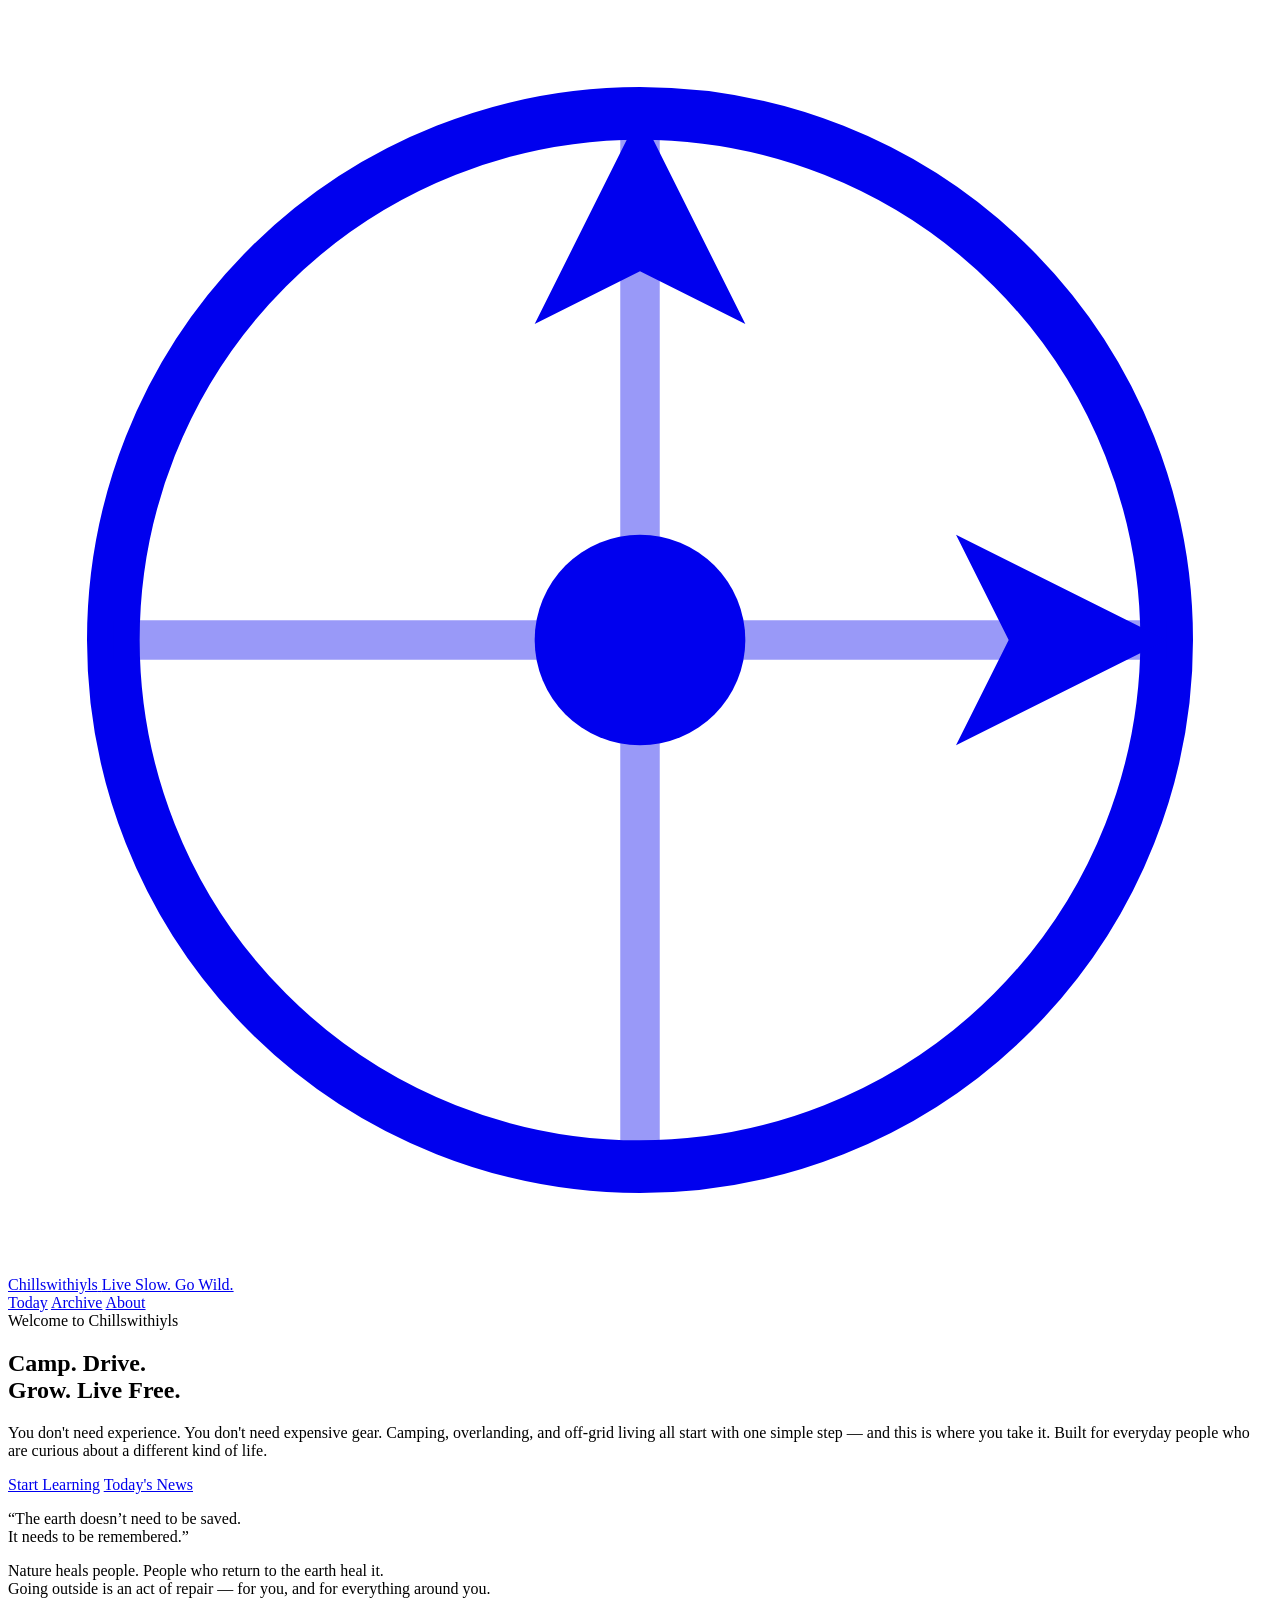
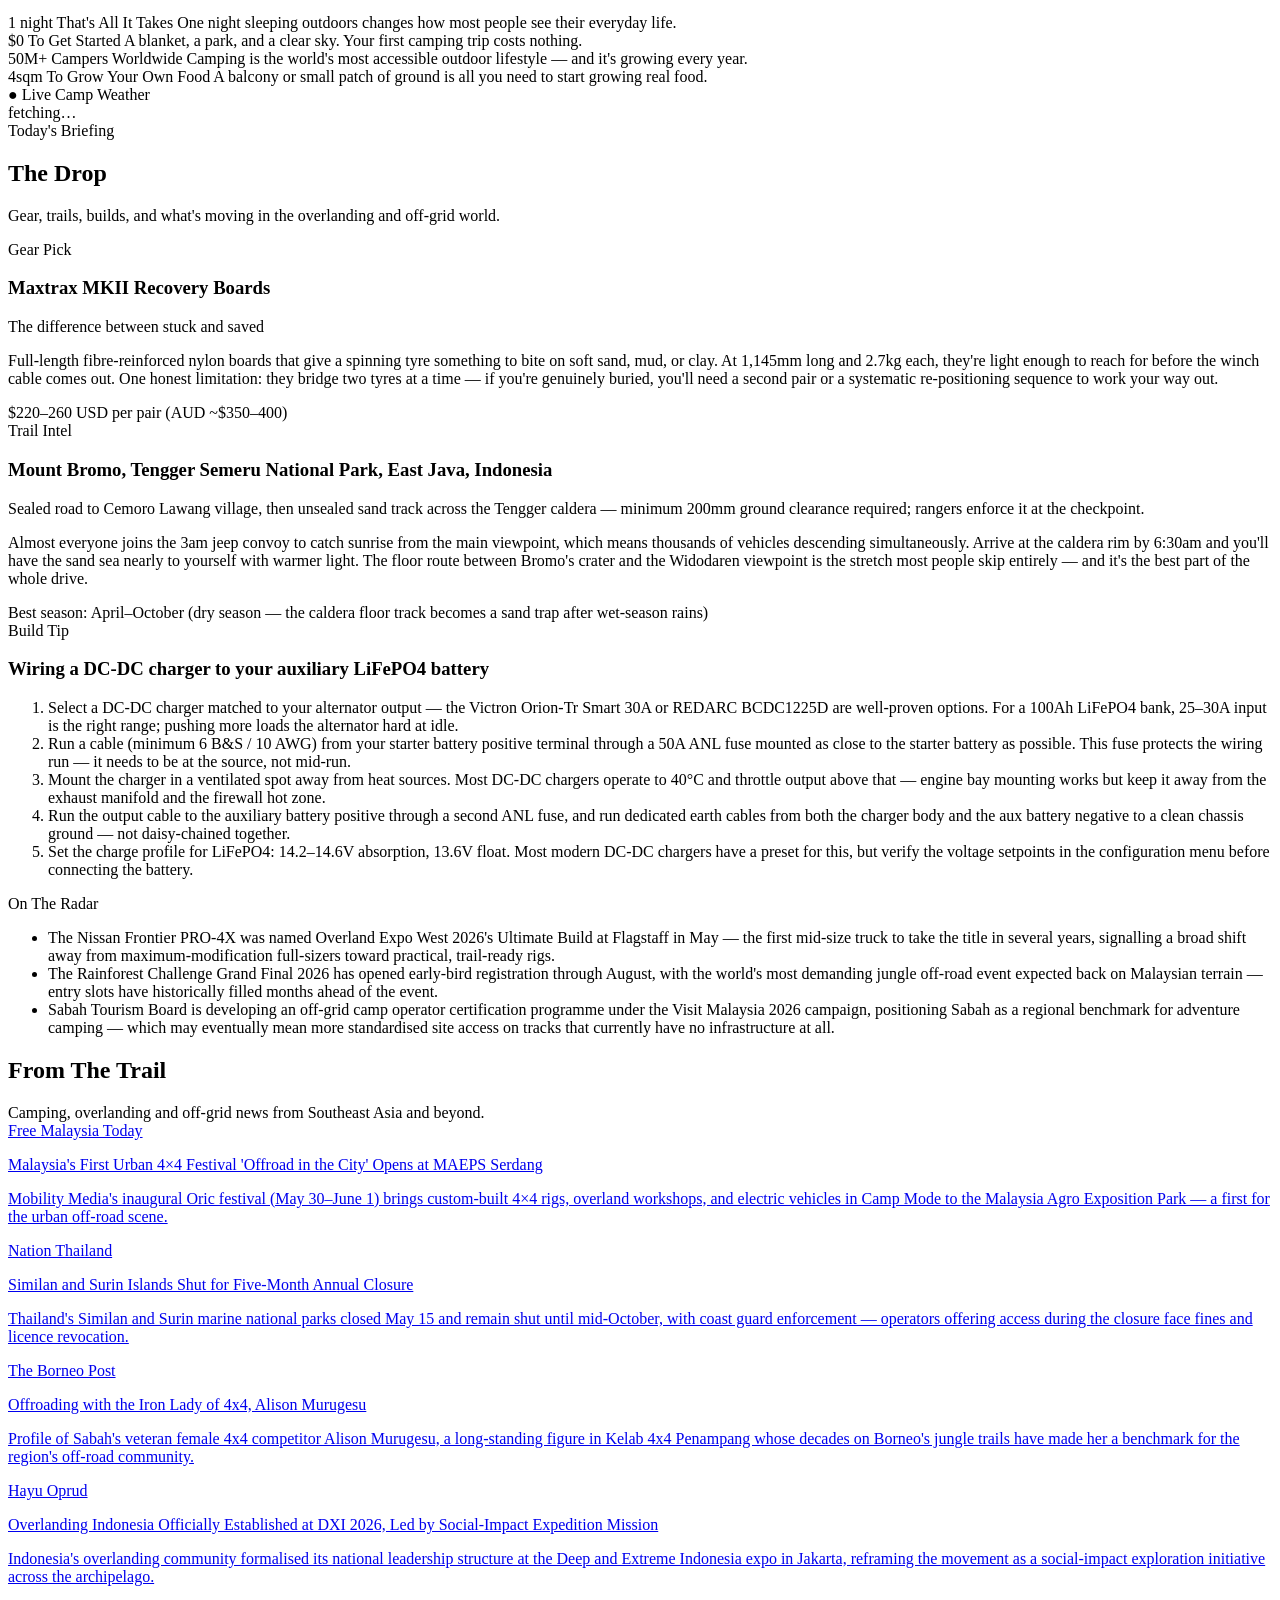
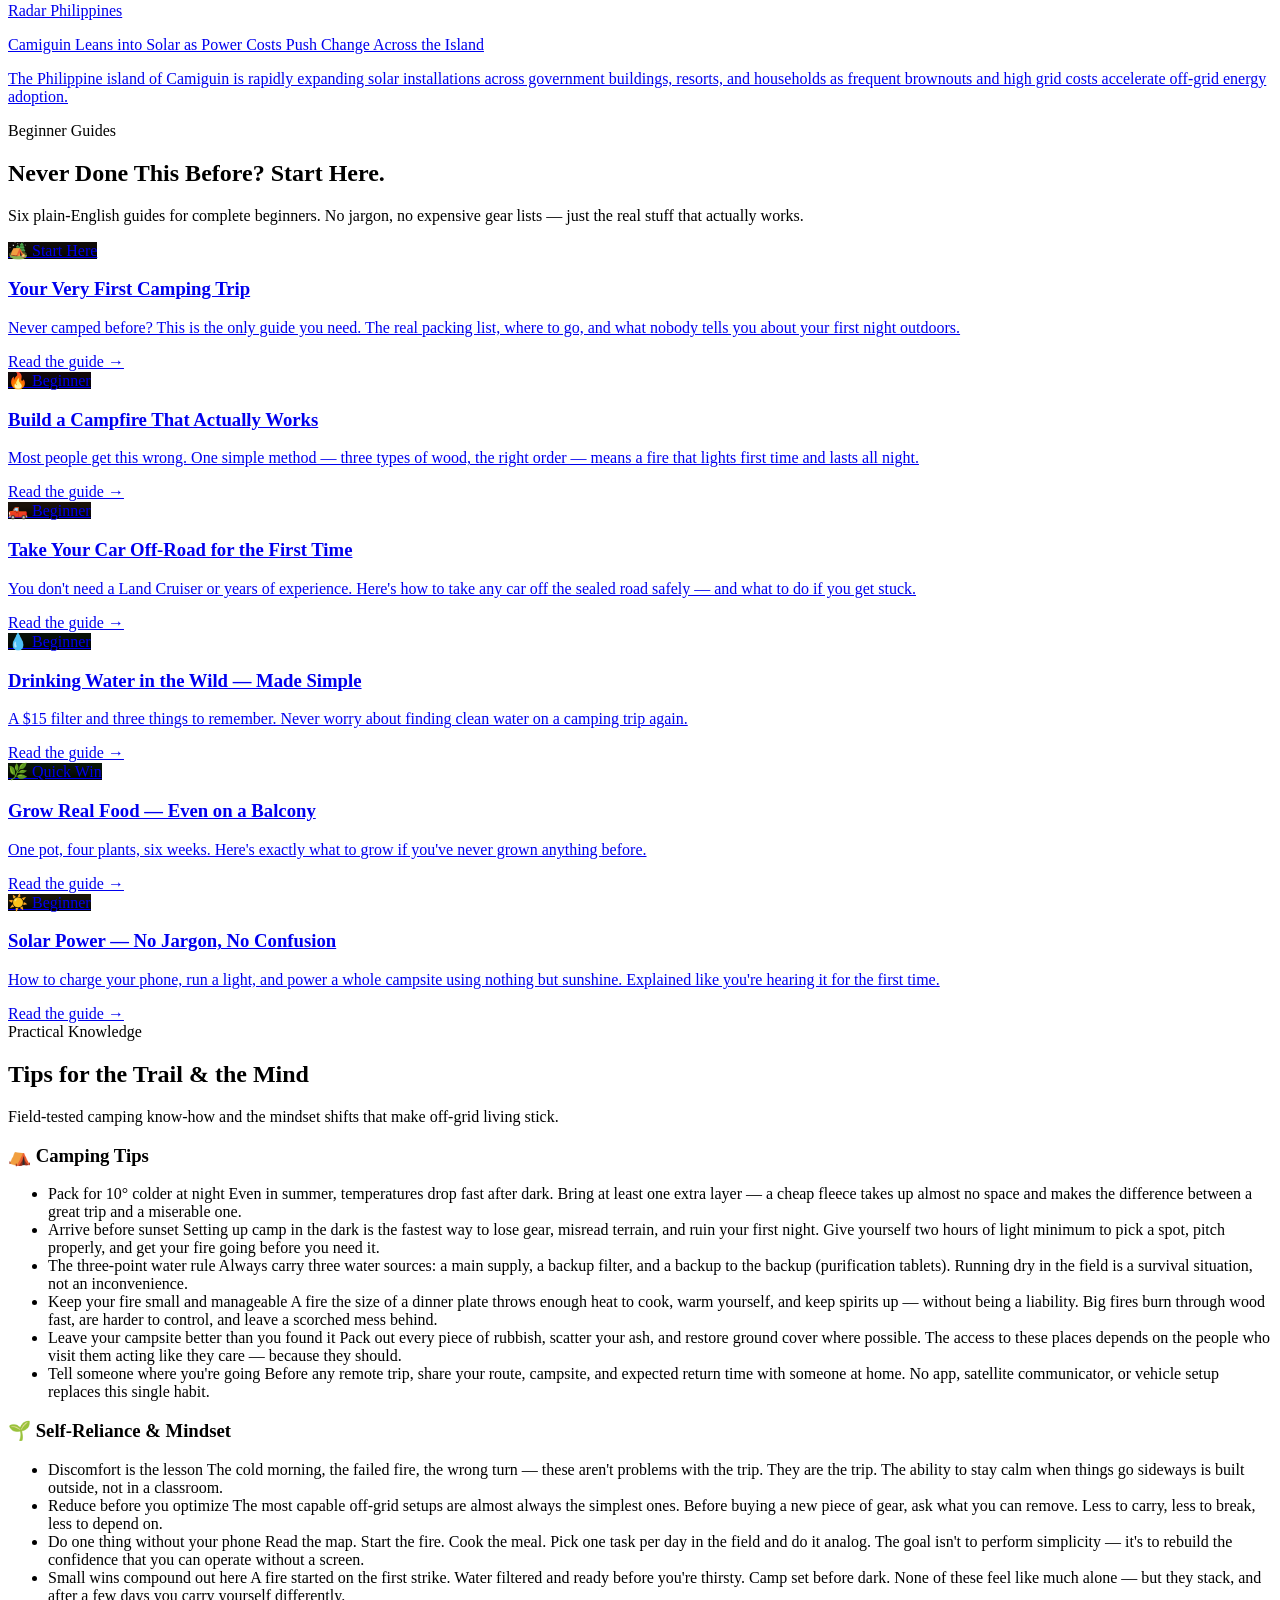
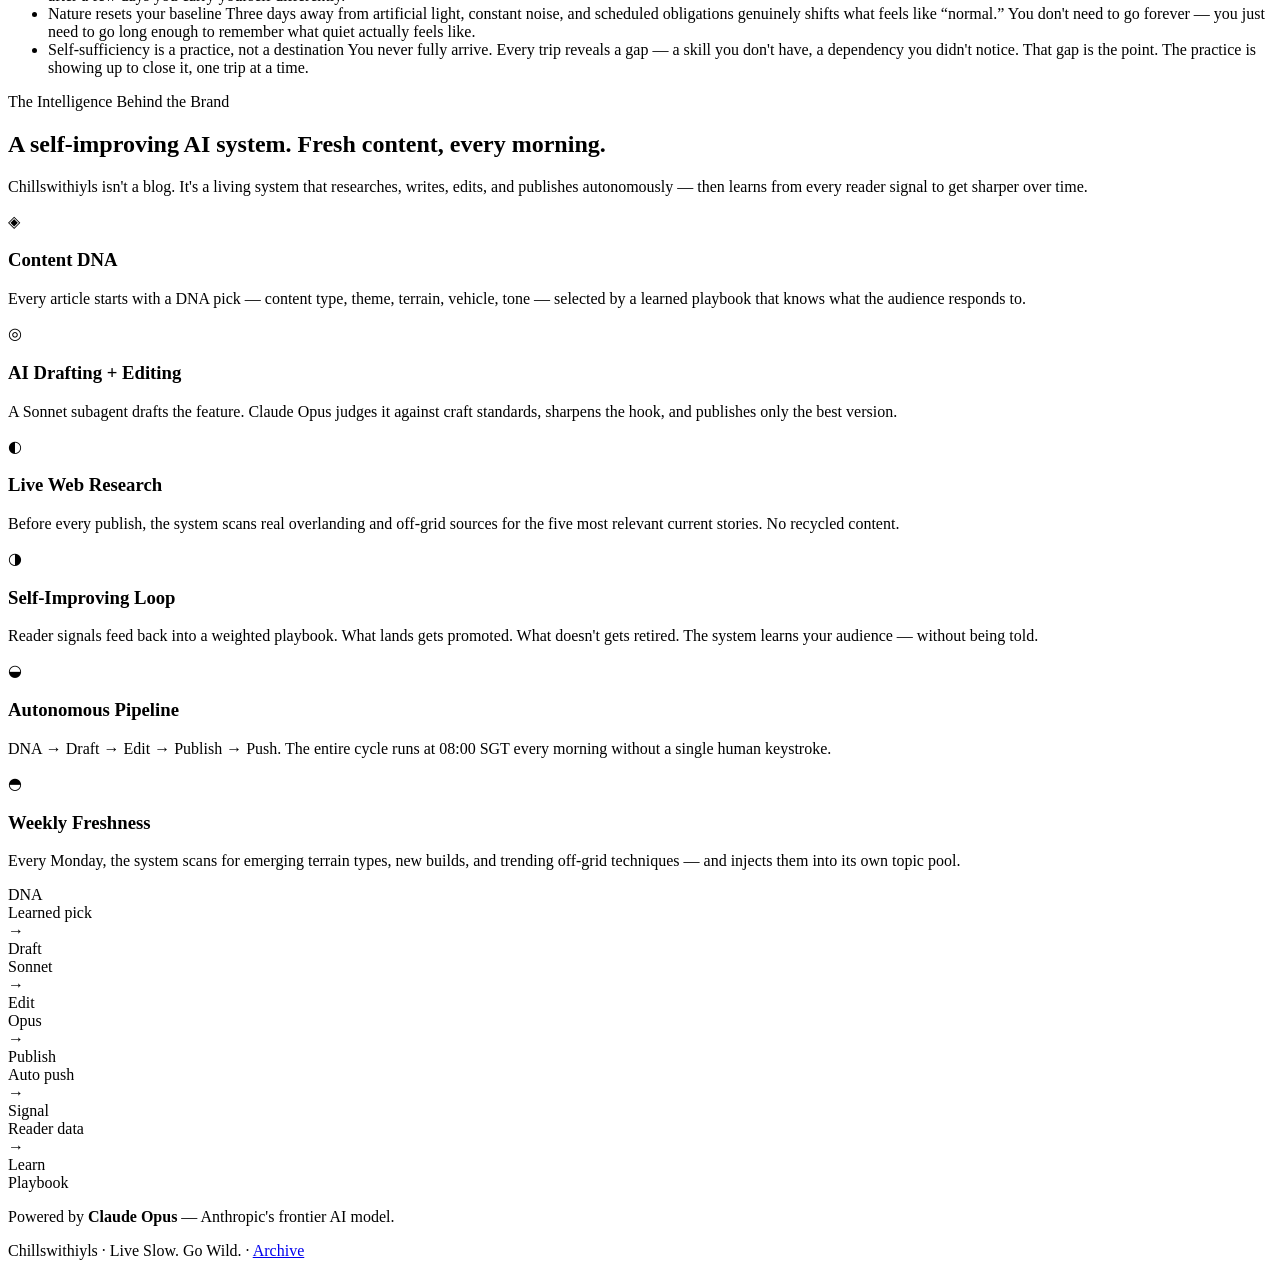
==== commit 03554953: "chore: publish 2026-06-02 11:06 SGT" ====
--- a/index.html
+++ b/index.html
@@ -16,7 +16,7 @@
 <link rel="preconnect" href="https://fonts.googleapis.com">
 <link rel="preconnect" href="https://fonts.gstatic.com" crossorigin>
 <link href="https://fonts.googleapis.com/css2?family=Playfair+Display:ital,wght@0,700;0,800;1,700&family=Inter:wght@400;500;600&display=swap" rel="stylesheet">
-<link rel="stylesheet" href="https://adamdegoat.github.io/chillswithiyls/assets/style.css?v=202606012319">
+<link rel="stylesheet" href="https://adamdegoat.github.io/chillswithiyls/assets/style.css?v=202606021106">
 </head>
 <body>
 
@@ -39,9 +39,6 @@
       <a href="https://adamdegoat.github.io/chillswithiyls/">Today</a>
       <a href="https://adamdegoat.github.io/chillswithiyls/archive.html">Archive</a>
       <a href="https://adamdegoat.github.io/chillswithiyls/#how-it-works">About</a>
-      <span class="mast-live">
-        <span class="mast-live-dot"></span>Updated daily · 8 AM SGT
-      </span>
     </nav>
   </div>
 </header>
@@ -111,12 +108,12 @@
 <script>
 (function() {
   var LOCS = [
-    { name: 'North Malaysia',   sub: 'MY', lat: 5.4141,  lon: 100.3288, tz: 'Asia/Kuala_Lumpur' },
-    { name: 'Central Malaysia', sub: 'MY', lat: 4.4696,  lon: 101.3810, tz: 'Asia/Kuala_Lumpur' },
-    { name: 'South Malaysia',   sub: 'MY', lat: 2.4449,  lon: 103.8397, tz: 'Asia/Kuala_Lumpur' },
-    { name: 'North Thailand',   sub: 'TH', lat: 18.7883, lon: 98.9853,  tz: 'Asia/Bangkok' },
-    { name: 'Central Thailand', sub: 'TH', lat: 14.4260, lon: 101.3686, tz: 'Asia/Bangkok' },
-    { name: 'South Thailand',   sub: 'TH', lat: 8.0863,  lon: 98.9063,  tz: 'Asia/Bangkok' }
+    { name: 'Cameron Highlands', sub: 'MY', lat: 4.4696, lon: 101.3810, tz: 'Asia/Kuala_Lumpur' },
+    { name: "Fraser's Hill",     sub: 'MY', lat: 3.7167, lon: 101.7333, tz: 'Asia/Kuala_Lumpur' },
+    { name: 'Taman Negara',      sub: 'MY', lat: 4.7167, lon: 102.3833, tz: 'Asia/Kuala_Lumpur' },
+    { name: 'Chiang Mai',        sub: 'TH', lat: 18.7883, lon: 98.9853, tz: 'Asia/Bangkok' },
+    { name: 'Khao Yai',          sub: 'TH', lat: 14.4260, lon: 101.3686, tz: 'Asia/Bangkok' },
+    { name: 'Krabi',             sub: 'TH', lat: 8.0863,  lon: 98.9063,  tz: 'Asia/Bangkok' }
   ];
   var WMO = {
     0:'\u2600\ufe0f',1:'\ud83c\udf24\ufe0f',2:'\u26c5',3:'\u2601\ufe0f',
@@ -189,6 +186,95 @@
 </script>
 
   
+<section class="the-drop" id="the-drop">
+  <div class="drop-inner">
+    <div class="drop-header">
+      <span class="drop-eyebrow">Today's Briefing</span>
+      <h2 class="drop-heading">The Drop</h2>
+      <p class="drop-sub">Gear, trails, builds, and what's moving in the overlanding and off-grid world.</p>
+    </div>
+    <div class="drop-grid">
+      
+<div class="drop-card">
+  <div class="drop-pill drop-pill--gear">Gear Pick</div>
+  <h3 class="drop-title">Maxtrax MKII Recovery Boards</h3>
+  <p class="drop-verdict">The difference between stuck and saved</p>
+  <p class="drop-body">Full-length fibre-reinforced nylon boards that give a spinning tyre something to bite on soft sand, mud, or clay. At 1,145mm long and 2.7kg each, they&#x27;re light enough to reach for before the winch cable comes out. One honest limitation: they bridge two tyres at a time — if you&#x27;re genuinely buried, you&#x27;ll need a second pair or a systematic re-positioning sequence to work your way out.</p>
+  <span class="drop-price">$220–260 USD per pair (AUD ~$350–400)</span>
+</div>
+      
+<div class="drop-card">
+  <div class="drop-pill drop-pill--trail">Trail Intel</div>
+  <h3 class="drop-title">Mount Bromo, Tengger Semeru National Park, East Java, Indonesia</h3>
+  <p class="drop-access">Sealed road to Cemoro Lawang village, then unsealed sand track across the Tengger caldera — minimum 200mm ground clearance required; rangers enforce it at the checkpoint.</p>
+  <p class="drop-body">Almost everyone joins the 3am jeep convoy to catch sunrise from the main viewpoint, which means thousands of vehicles descending simultaneously. Arrive at the caldera rim by 6:30am and you&#x27;ll have the sand sea nearly to yourself with warmer light. The floor route between Bromo&#x27;s crater and the Widodaren viewpoint is the stretch most people skip entirely — and it&#x27;s the best part of the whole drive.</p>
+  <span class="drop-season">Best season: April–October (dry season — the caldera floor track becomes a sand trap after wet-season rains)</span>
+</div>
+      
+<div class="drop-card">
+  <div class="drop-pill drop-pill--build">Build Tip</div>
+  <h3 class="drop-title">Wiring a DC-DC charger to your auxiliary LiFePO4 battery</h3>
+  <ol class='drop-steps'><li>Select a DC-DC charger matched to your alternator output — the Victron Orion-Tr Smart 30A or REDARC BCDC1225D are well-proven options. For a 100Ah LiFePO4 bank, 25–30A input is the right range; pushing more loads the alternator hard at idle.</li><li>Run a cable (minimum 6 B&amp;S / 10 AWG) from your starter battery positive terminal through a 50A ANL fuse mounted as close to the starter battery as possible. This fuse protects the wiring run — it needs to be at the source, not mid-run.</li><li>Mount the charger in a ventilated spot away from heat sources. Most DC-DC chargers operate to 40°C and throttle output above that — engine bay mounting works but keep it away from the exhaust manifold and the firewall hot zone.</li><li>Run the output cable to the auxiliary battery positive through a second ANL fuse, and run dedicated earth cables from both the charger body and the aux battery negative to a clean chassis ground — not daisy-chained together.</li><li>Set the charge profile for LiFePO4: 14.2–14.6V absorption, 13.6V float. Most modern DC-DC chargers have a preset for this, but verify the voltage setpoints in the configuration menu before connecting the battery.</li></ol>
+</div>
+      
+<div class="drop-card">
+  <div class="drop-pill drop-pill--radar">On The Radar</div>
+  <ul class="drop-radar"><li>The Nissan Frontier PRO-4X was named Overland Expo West 2026&#x27;s Ultimate Build at Flagstaff in May — the first mid-size truck to take the title in several years, signalling a broad shift away from maximum-modification full-sizers toward practical, trail-ready rigs.</li><li>The Rainforest Challenge Grand Final 2026 has opened early-bird registration through August, with the world&#x27;s most demanding jungle off-road event expected back on Malaysian terrain — entry slots have historically filled months ahead of the event.</li><li>Sabah Tourism Board is developing an off-grid camp operator certification programme under the Visit Malaysia 2026 campaign, positioning Sabah as a regional benchmark for adventure camping — which may eventually mean more standardised site access on tracks that currently have no infrastructure at all.</li></ul>
+</div>
+    </div>
+  </div>
+</section>
+  
+<section class="from-trail" id="from-trail">
+  <div class="section-inner">
+    <div class="section-header">
+      <h2 class="section-title">From The Trail</h2>
+      <span class="section-sub">Camping, overlanding and off-grid news from Southeast Asia and beyond.</span>
+    </div>
+    <div class="news-grid">
+<a class="news-card" href="https://www.freemalaysiatoday.com/category/nation/2026/05/29/mobility-media-holds-inaugural-4x4-festival-offroad-in-the-city" target="_blank" rel="noopener">
+  <div class="news-img" style="background-image:url(https://media.freemalaysiatoday.com/wp-content/uploads/2026/05/f935ac99-maeps-serdang-emel-pic-290526-1.webp)"></div>
+  <div class="news-body">
+    <span class="news-source">Free Malaysia Today</span>
+    <p class="news-hed">Malaysia&#x27;s First Urban 4×4 Festival &#x27;Offroad in the City&#x27; Opens at MAEPS Serdang</p>
+    <p class="news-sum">Mobility Media&#x27;s inaugural Oric festival (May 30–June 1) brings custom-built 4×4 rigs, overland workshops, and electric vehicles in Camp Mode to the Malaysia Agro Exposition Park — a first for the urban off-road scene.</p>
+  </div>
+</a>
+<a class="news-card" href="https://www.nationthailand.com/news/tourism/40066673" target="_blank" rel="noopener">
+  <div class="news-img" style="background-image:url(https://media.nationthailand.com/uploads/images/md/2026/05/BlQ04L7pvXxJE5kXzQPt.webp)"></div>
+  <div class="news-body">
+    <span class="news-source">Nation Thailand</span>
+    <p class="news-hed">Similan and Surin Islands Shut for Five-Month Annual Closure</p>
+    <p class="news-sum">Thailand&#x27;s Similan and Surin marine national parks closed May 15 and remain shut until mid-October, with coast guard enforcement — operators offering access during the closure face fines and licence revocation.</p>
+  </div>
+</a>
+<a class="news-card" href="https://www.theborneopost.com/2026/04/27/offroading-with-the-iron-lady-of-4x4-alison-murugesu/" target="_blank" rel="noopener">
+  <div class="news-img news-img--none"></div>
+  <div class="news-body">
+    <span class="news-source">The Borneo Post</span>
+    <p class="news-hed">Offroading with the Iron Lady of 4x4, Alison Murugesu</p>
+    <p class="news-sum">Profile of Sabah&#x27;s veteran female 4x4 competitor Alison Murugesu, a long-standing figure in Kelab 4x4 Penampang whose decades on Borneo&#x27;s jungle trails have made her a benchmark for the region&#x27;s off-road community.</p>
+  </div>
+</a>
+<a class="news-card" href="https://hayuoprud.com/2026/04/25/overlanding-indonesia-resmi-dikukuhkan-di-dxi-2026-usung-misi-jelajah-nusantara-berbasis-sosial/" target="_blank" rel="noopener">
+  <div class="news-img news-img--none"></div>
+  <div class="news-body">
+    <span class="news-source">Hayu Oprud</span>
+    <p class="news-hed">Overlanding Indonesia Officially Established at DXI 2026, Led by Social-Impact Expedition Mission</p>
+    <p class="news-sum">Indonesia&#x27;s overlanding community formalised its national leadership structure at the Deep and Extreme Indonesia expo in Jakarta, reframing the movement as a social-impact exploration initiative across the archipelago.</p>
+  </div>
+</a>
+<a class="news-card" href="https://radar.ph/camiguin-leans-into-solar-as-power-costs-push-change-across-the-island/" target="_blank" rel="noopener">
+  <div class="news-img" style="background-image:url(https://radar.ph/wp-content/uploads/2026/04/Camiguin-Solar-2.jpeg)"></div>
+  <div class="news-body">
+    <span class="news-source">Radar Philippines</span>
+    <p class="news-hed">Camiguin Leans into Solar as Power Costs Push Change Across the Island</p>
+    <p class="news-sum">The Philippine island of Camiguin is rapidly expanding solar installations across government buildings, resorts, and households as frequent brownouts and high grid costs accelerate off-grid energy adoption.</p>
+  </div>
+</a></div>
+  </div>
+</section>
+  
 <section class="tutorials" id="start-here">
   <div class="tutorials-inner">
     <p class="section-label">Beginner Guides</p>
@@ -340,57 +426,6 @@
   </div>
 </section>
 
-  
-  
-<section class="from-trail" id="from-trail">
-  <div class="section-inner">
-    <div class="section-header">
-      <h2 class="section-title">From The Trail</h2>
-      <span class="section-sub">Camping, overlanding and off-grid news from Southeast Asia and beyond.</span>
-    </div>
-    <div class="news-grid">
-<a class="news-card" href="https://newatlas.com/rvs-motorhomes/camping-adventure-vehicles-bangkok-motor-show-2026/" target="_blank" rel="noopener">
-  <div class="news-img" style="background-image:url(https://assets.newatlas.com/dims4/default/6d1054d/2147483647/strip/true/crop/1813x1209+0+69/resize/1200x800!/format/webp/quality/85/?url=https%3A%2F%2Fnewatlas-brightspot.s3.amazonaws.com%2Fc2%2F31%2Fd303dd6b4eb2a5e2915bf5a542bc%2F657363649-905613088907428-1461381567039380374-n-1.jpg)"></div>
-  <div class="news-body">
-    <span class="news-source">New Atlas</span>
-    <p class="news-hed">Campers, RVs and adventure rigs of the 2026 Bangkok Motor Show</p>
-    <p class="news-sum">Thailand&#x27;s 2026 Bangkok Motor Show showcased an impressive range of camping and adventure vehicles, highlighted by the debut of Sure Camper&#x27;s hard-sided pop-up camper built for the new Ford Ranger Super Duty.</p>
-  </div>
-</a>
-<a class="news-card" href="https://www.micetraveladvisor.com/news/article/thailands-outdoor-fest-2026-a-landmark-event-in-adventure-travel/" target="_blank" rel="noopener">
-  <div class="news-img" style="background-image:url(https://www.micetraveladvisor.com/wp-content/uploads/2026/05/a-high-end-cinematic-photograph-of-an-el_KWrPGrYcXz2a4puXc_C5iA_6O5NirreQ7exofN7QcOz2Q_cover_sd.jpeg)"></div>
-  <div class="news-body">
-    <span class="news-source">MICE Travel Advisor</span>
-    <p class="news-hed">Thailand&#x27;s Outdoor Fest 2026 draws 65,000 visitors to Bangkok</p>
-    <p class="news-sum">Bangkok&#x27;s Outdoor Fest 2026 drew over 65,000 visitors from May 21–24, generating 200 million baht in economic impact through camping, trekking, climbing, and adventure tourism exhibits.</p>
-  </div>
-</a>
-<a class="news-card" href="https://www.thestar.com.my/lifestyle/travel/2026/05/26/don039t-like-to-camp-don039t-worry-malaysia-has-cool-glamping-spots-too" target="_blank" rel="noopener">
-  <div class="news-img" style="background-image:url(https://apicms.thestar.com.my/uploads/images/2026/05/25/3925341.jpeg)"></div>
-  <div class="news-body">
-    <span class="news-source">The Star</span>
-    <p class="news-hed">Malaysia&#x27;s best glamping spots for those who don&#x27;t want to rough it</p>
-    <p class="news-sum">Malaysia&#x27;s growing glamping scene offers nature-based stays across five states — from Langkawi&#x27;s floating coconut pods to cliffside retreats in Kota Tinggi — for travellers who want the outdoors without the tent.</p>
-  </div>
-</a>
-<a class="news-card" href="https://www.thestar.com.my/metro/metro-news/2026/05/27/camping-push-to-boost-eco-tourism-in-putrajaya" target="_blank" rel="noopener">
-  <div class="news-img" style="background-image:url(https://apicms.thestar.com.my/uploads/images/2026/05/27/3928596.jpg)"></div>
-  <div class="news-body">
-    <span class="news-source">The Star</span>
-    <p class="news-hed">Putrajaya upgrades campsite to boost eco-tourism in the wetlands</p>
-    <p class="news-sum">Putrajaya has expanded its Precinct 13 campsite to 48 lots for up to 200 campers as visitor numbers to the wetlands park climb toward 500,000 annually.</p>
-  </div>
-</a>
-<a class="news-card" href="https://en.vietnamplus.vn/green-tourism-river-camping-boosts-rural-tourism-development-in-hanoi-post336418.vnp" target="_blank" rel="noopener">
-  <div class="news-img" style="background-image:url(https://mediaen.vietnamplus.vn/images/387b3176859011c444d835936ecdb519600b544f90979d80d9f03269f32ab3334a403cff42c825efa055e270e72f6873/104852-5843-1511.jpg.avif)"></div>
-  <div class="news-body">
-    <span class="news-source">VietnamPlus</span>
-    <p class="news-hed">River camping programme boosts rural tourism near Hanoi</p>
-    <p class="news-sum">Da Phuc commune launched an experiential riverside camping programme along the Ca Lo River, blending outdoor stays with cultural heritage sites and traditional farming to drive rural economic growth.</p>
-  </div>
-</a></div>
-  </div>
-</section>
 </main>
 
 
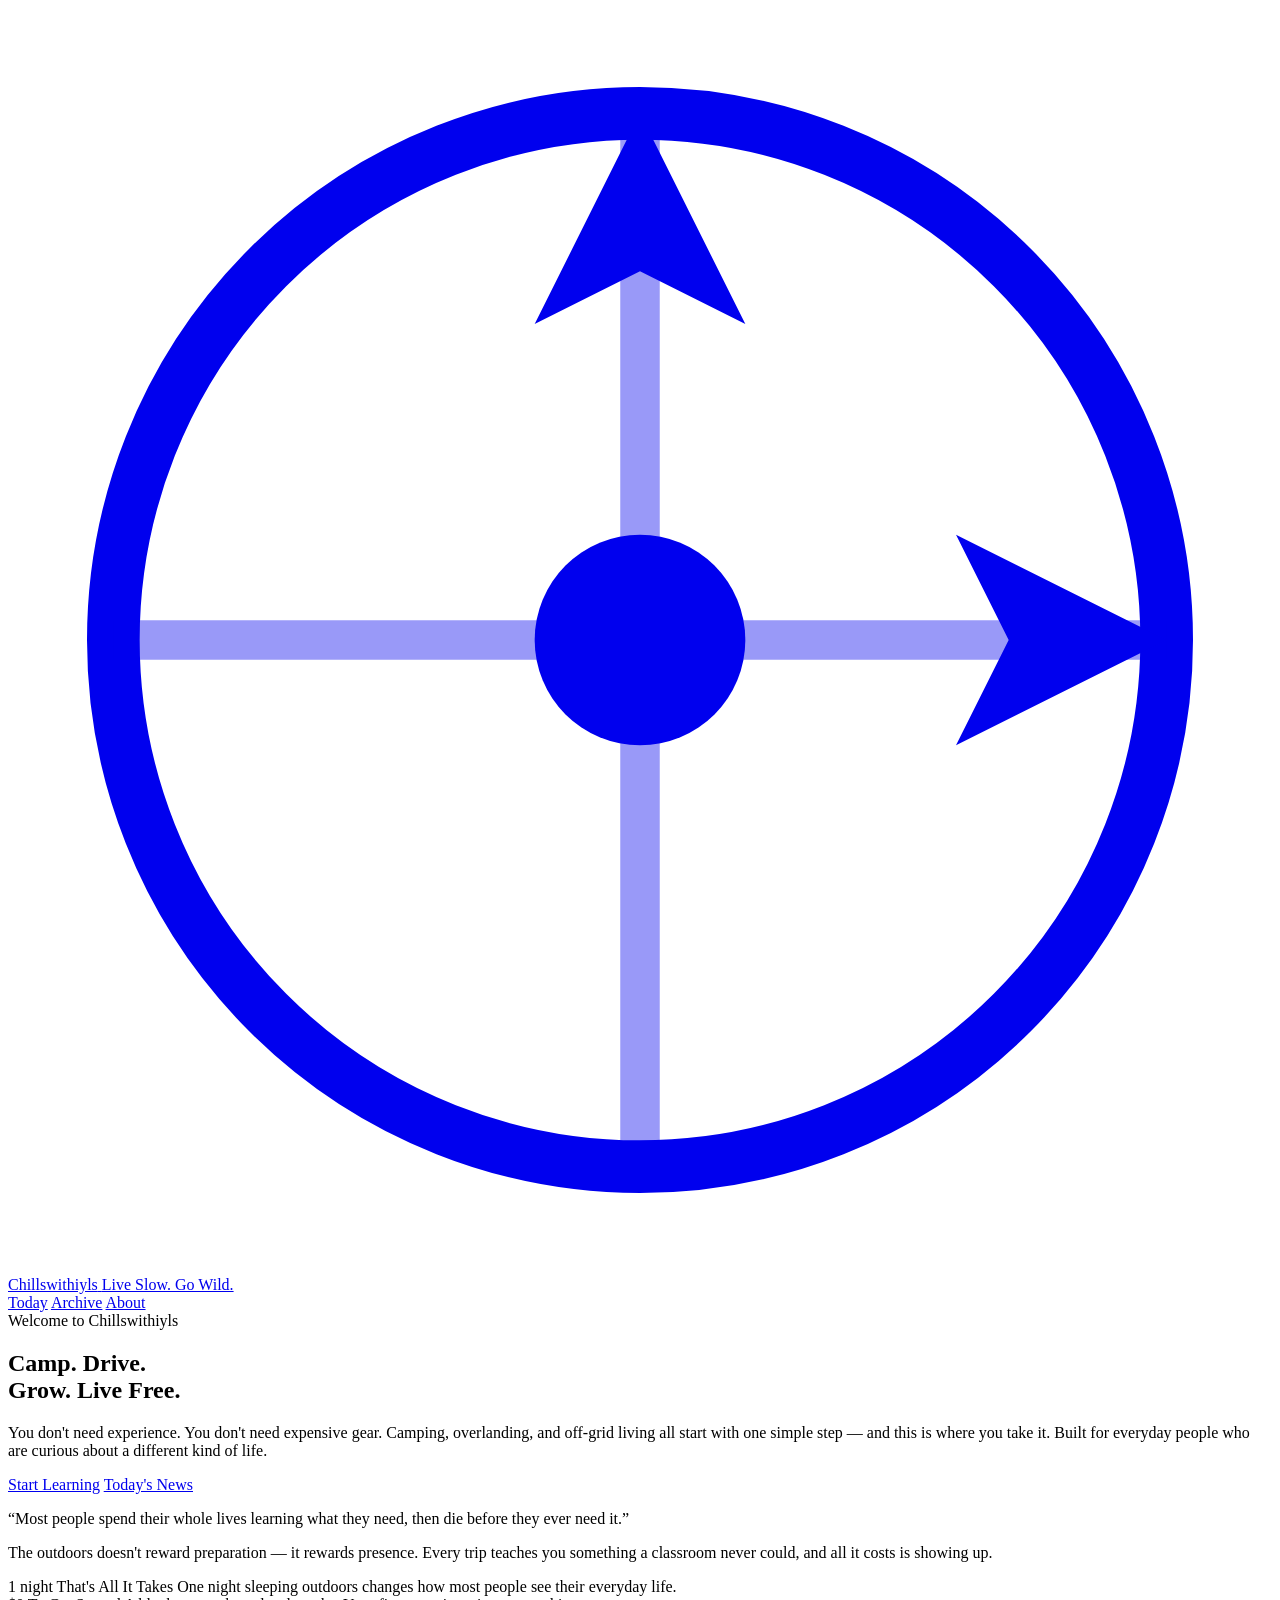
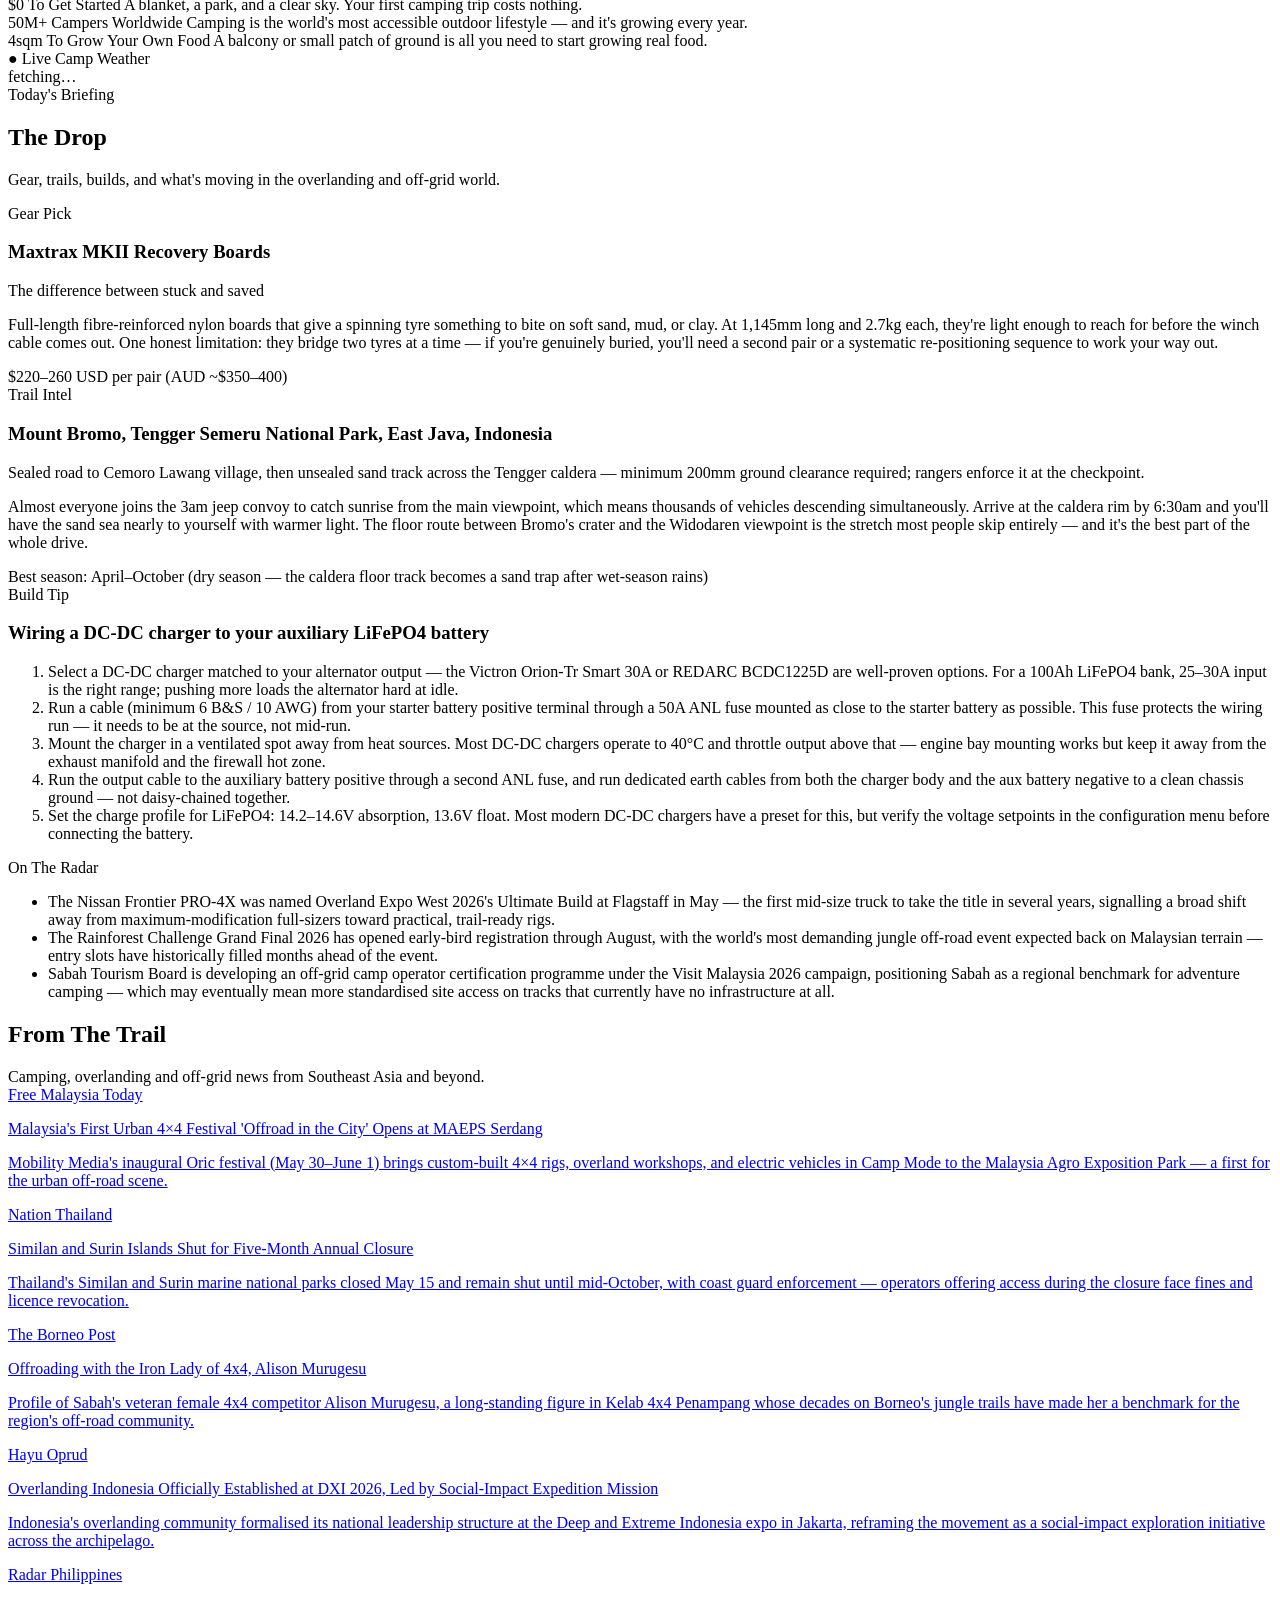
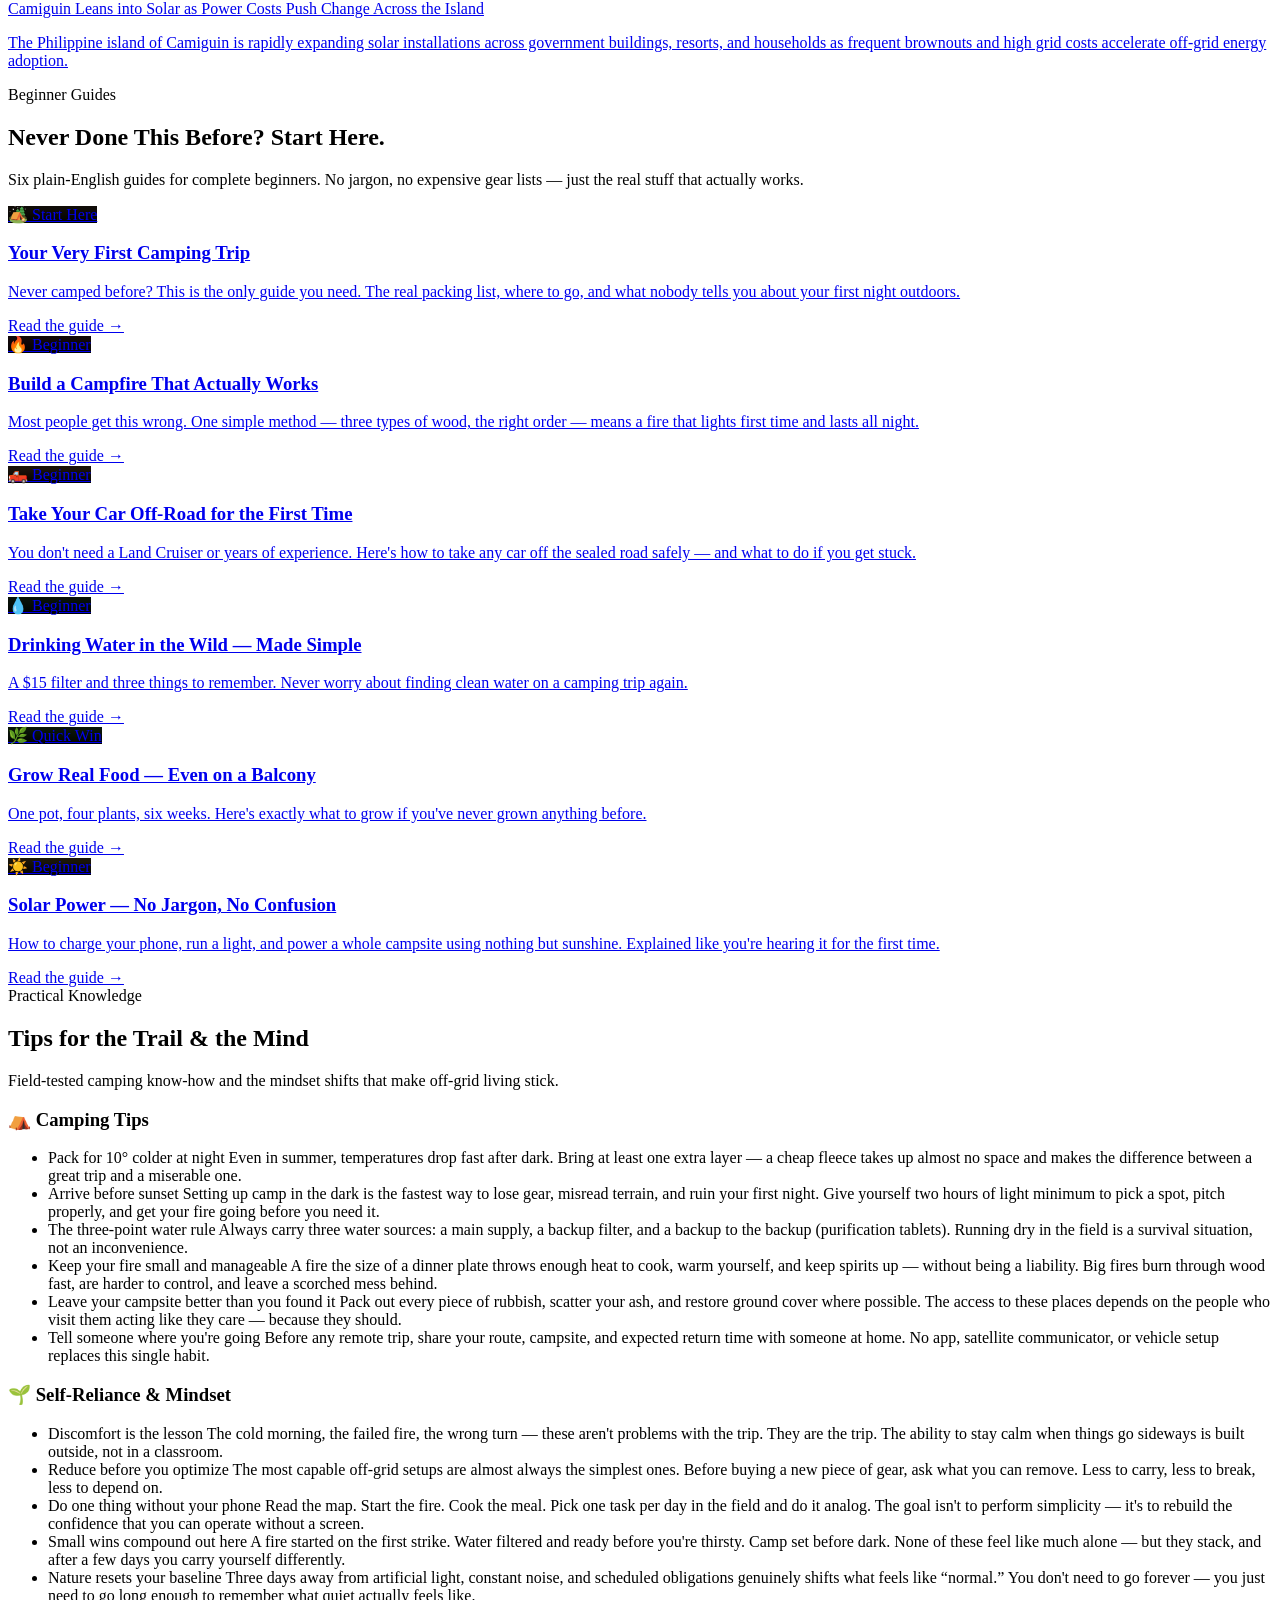
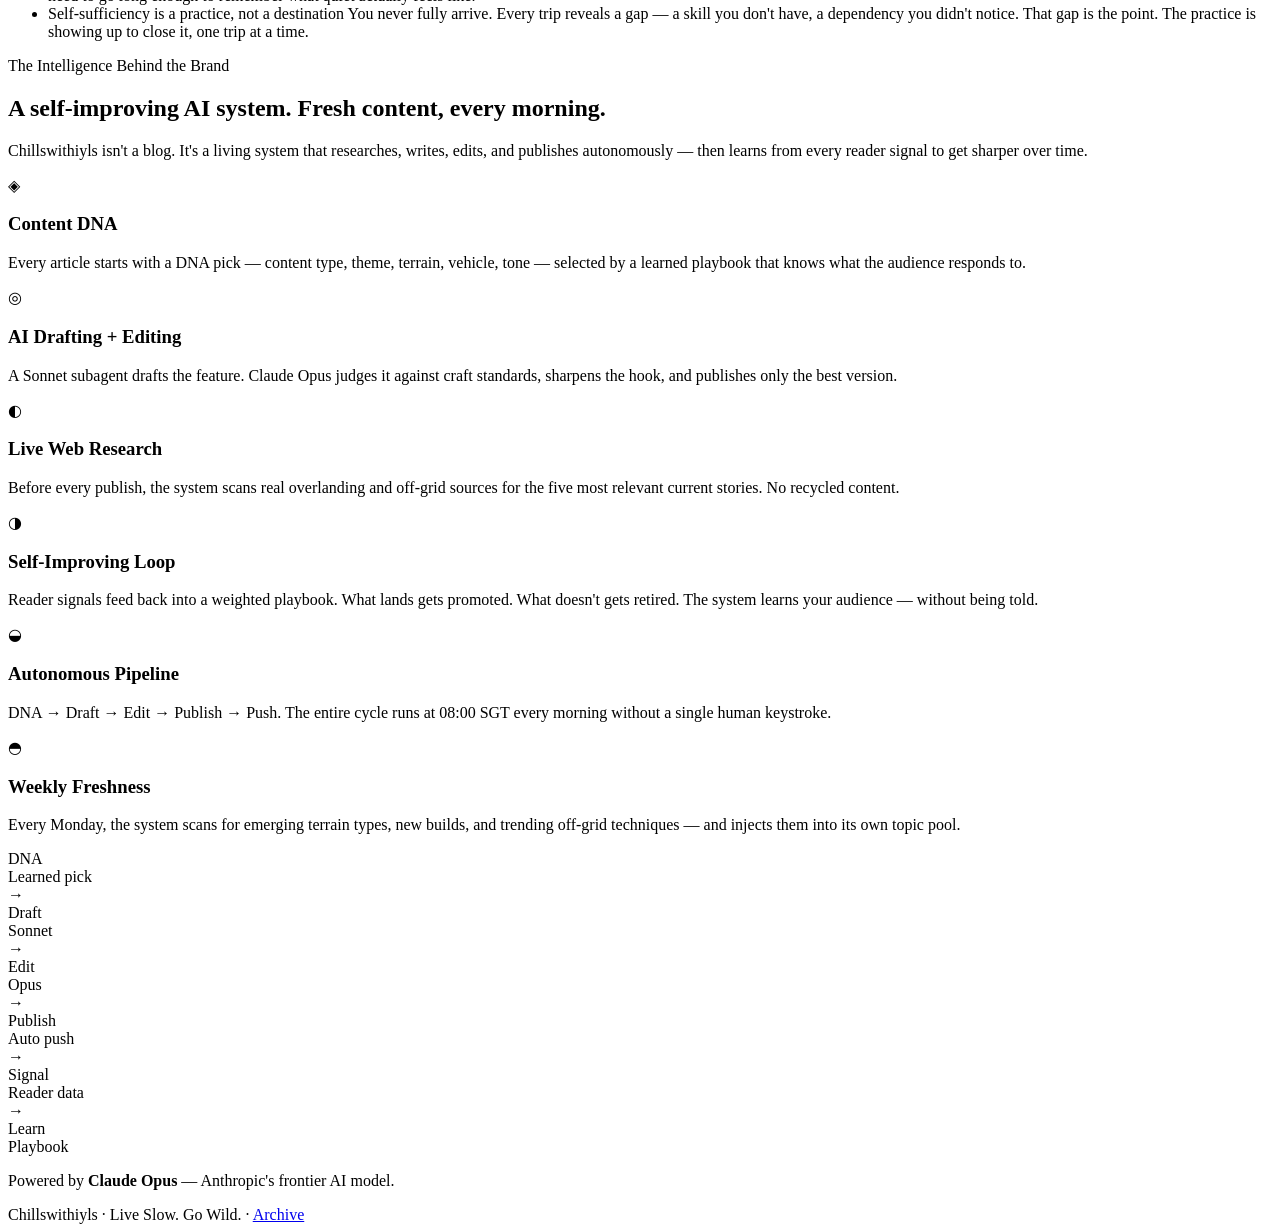
==== commit b7fe21da: "chore: publish 2026-06-02 14:24 SGT" ====
--- a/index.html
+++ b/index.html
@@ -16,7 +16,7 @@
 <link rel="preconnect" href="https://fonts.googleapis.com">
 <link rel="preconnect" href="https://fonts.gstatic.com" crossorigin>
 <link href="https://fonts.googleapis.com/css2?family=Playfair+Display:ital,wght@0,700;0,800;1,700&family=Inter:wght@400;500;600&display=swap" rel="stylesheet">
-<link rel="stylesheet" href="https://adamdegoat.github.io/chillswithiyls/assets/style.css?v=202606021106">
+<link rel="stylesheet" href="https://adamdegoat.github.io/chillswithiyls/assets/style.css?v=202606021424">
 </head>
 <body>
 
@@ -61,8 +61,8 @@
   
 <section class="philosophy">
   <div class="philosophy-inner">
-    <p class="phil-quote">&ldquo;The earth doesn&rsquo;t need to be saved.<br>It needs to be remembered.&rdquo;</p>
-    <p class="phil-sub">Nature heals people. People who return to the earth heal it.<br>Going outside is an act of repair &mdash; for you, and for everything around you.</p>
+    <p class="phil-quote">&ldquo;Most people spend their whole lives learning what they need, then die before they ever need it.&rdquo;</p>
+    <p class="phil-sub">The outdoors doesn&#x27;t reward preparation — it rewards presence. Every trip teaches you something a classroom never could, and all it costs is showing up.</p>
   </div>
 </section>
 
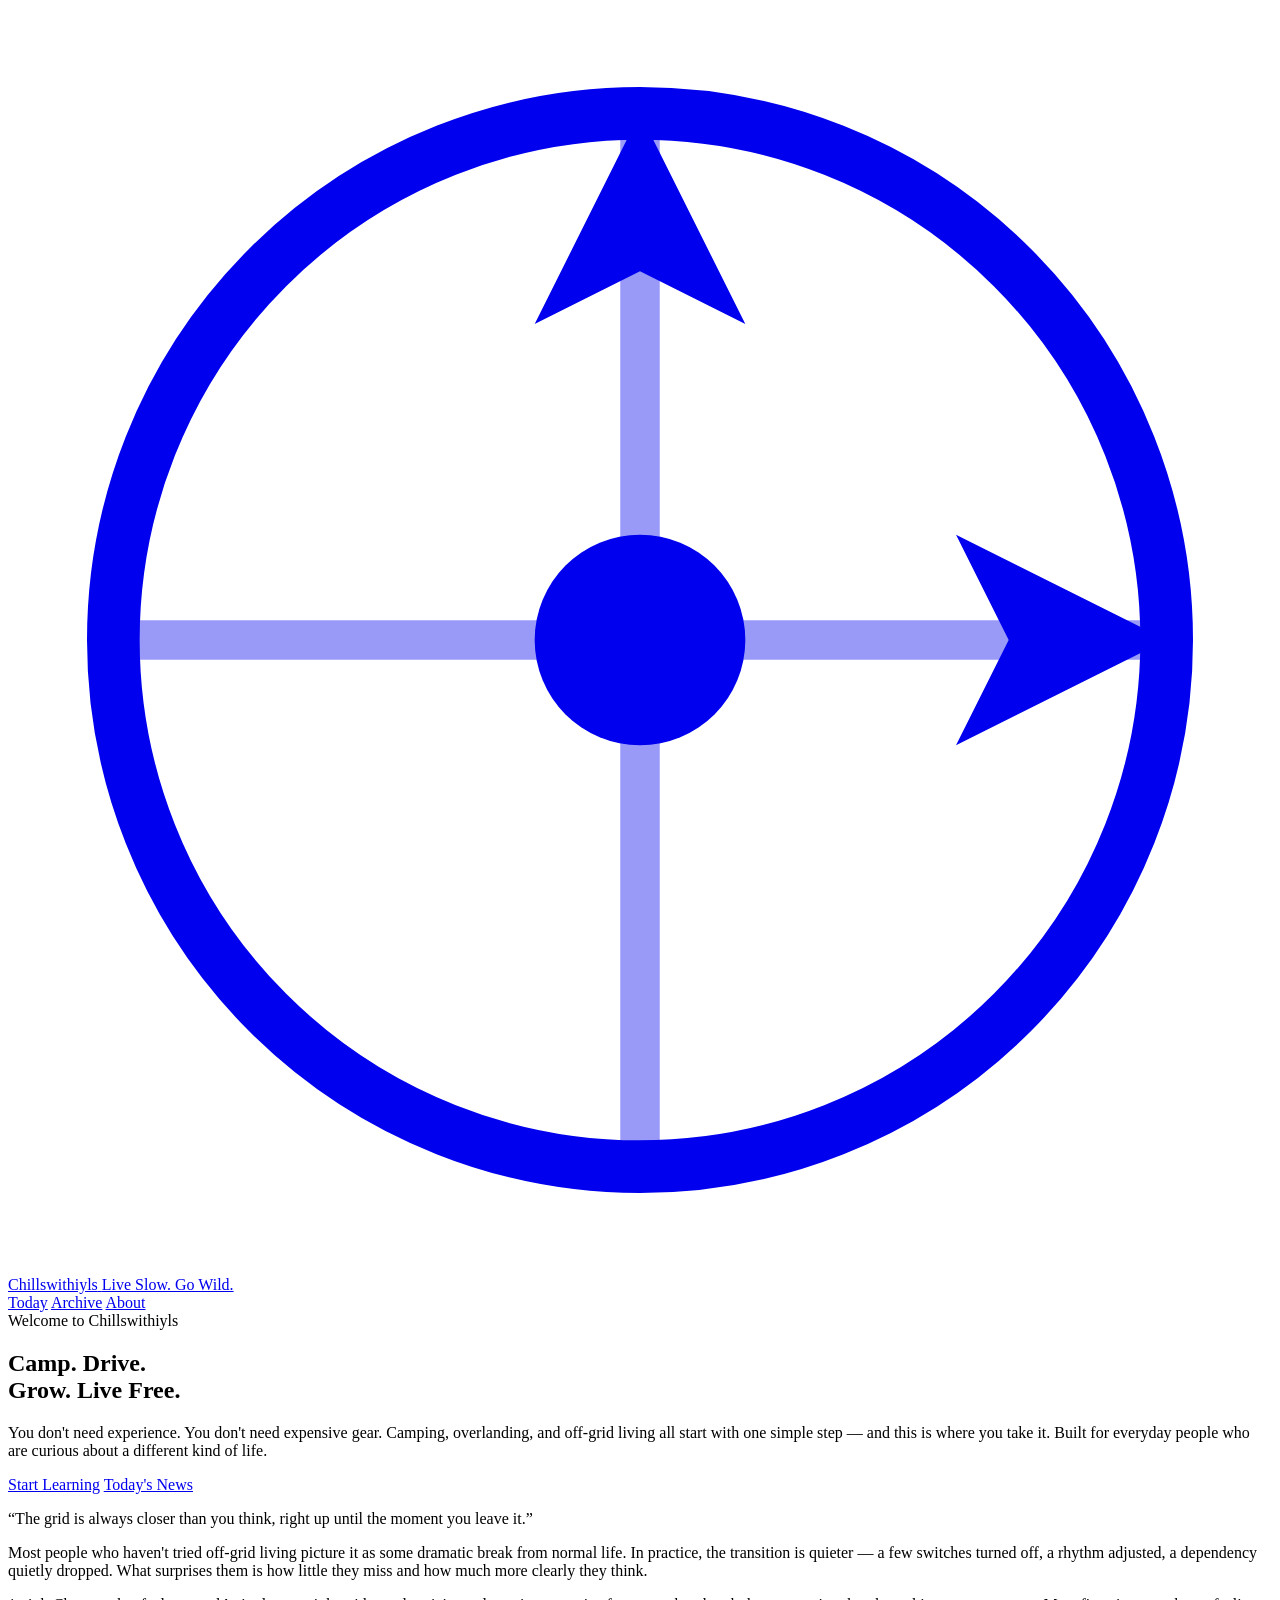
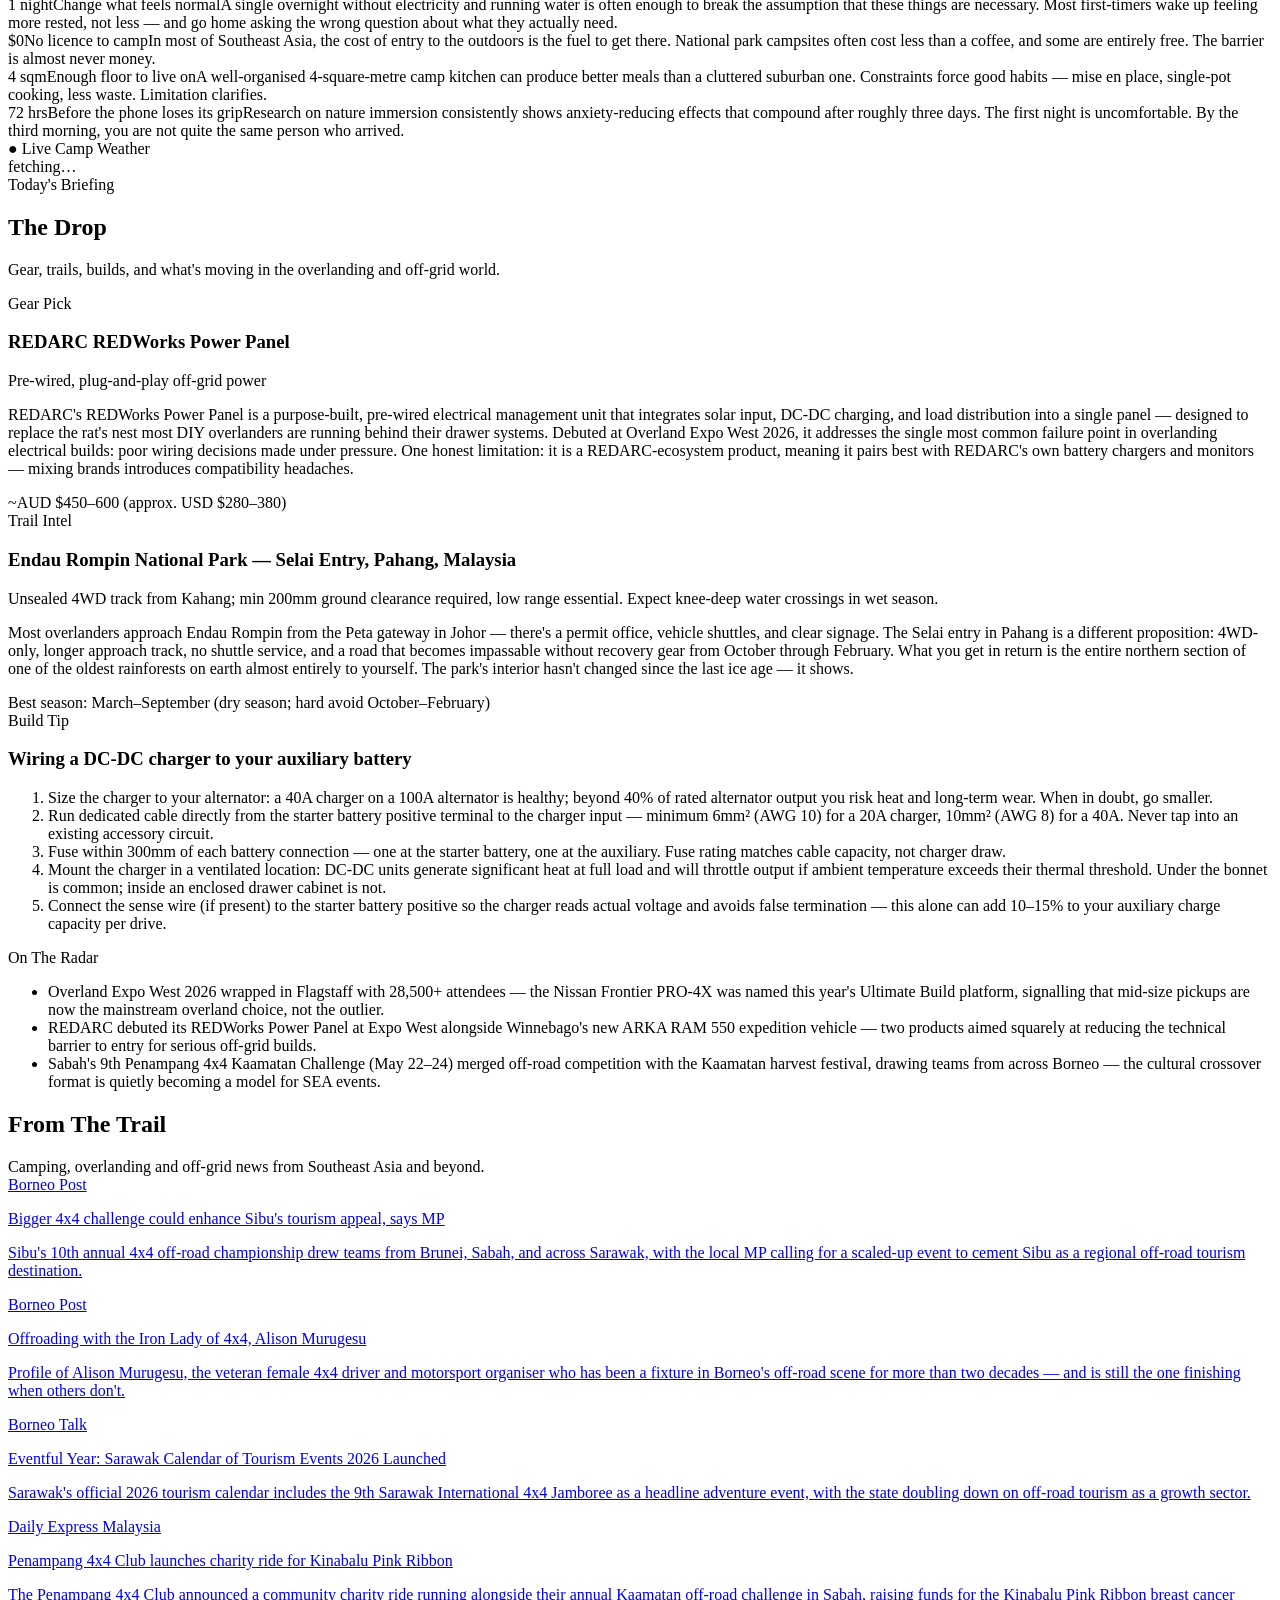
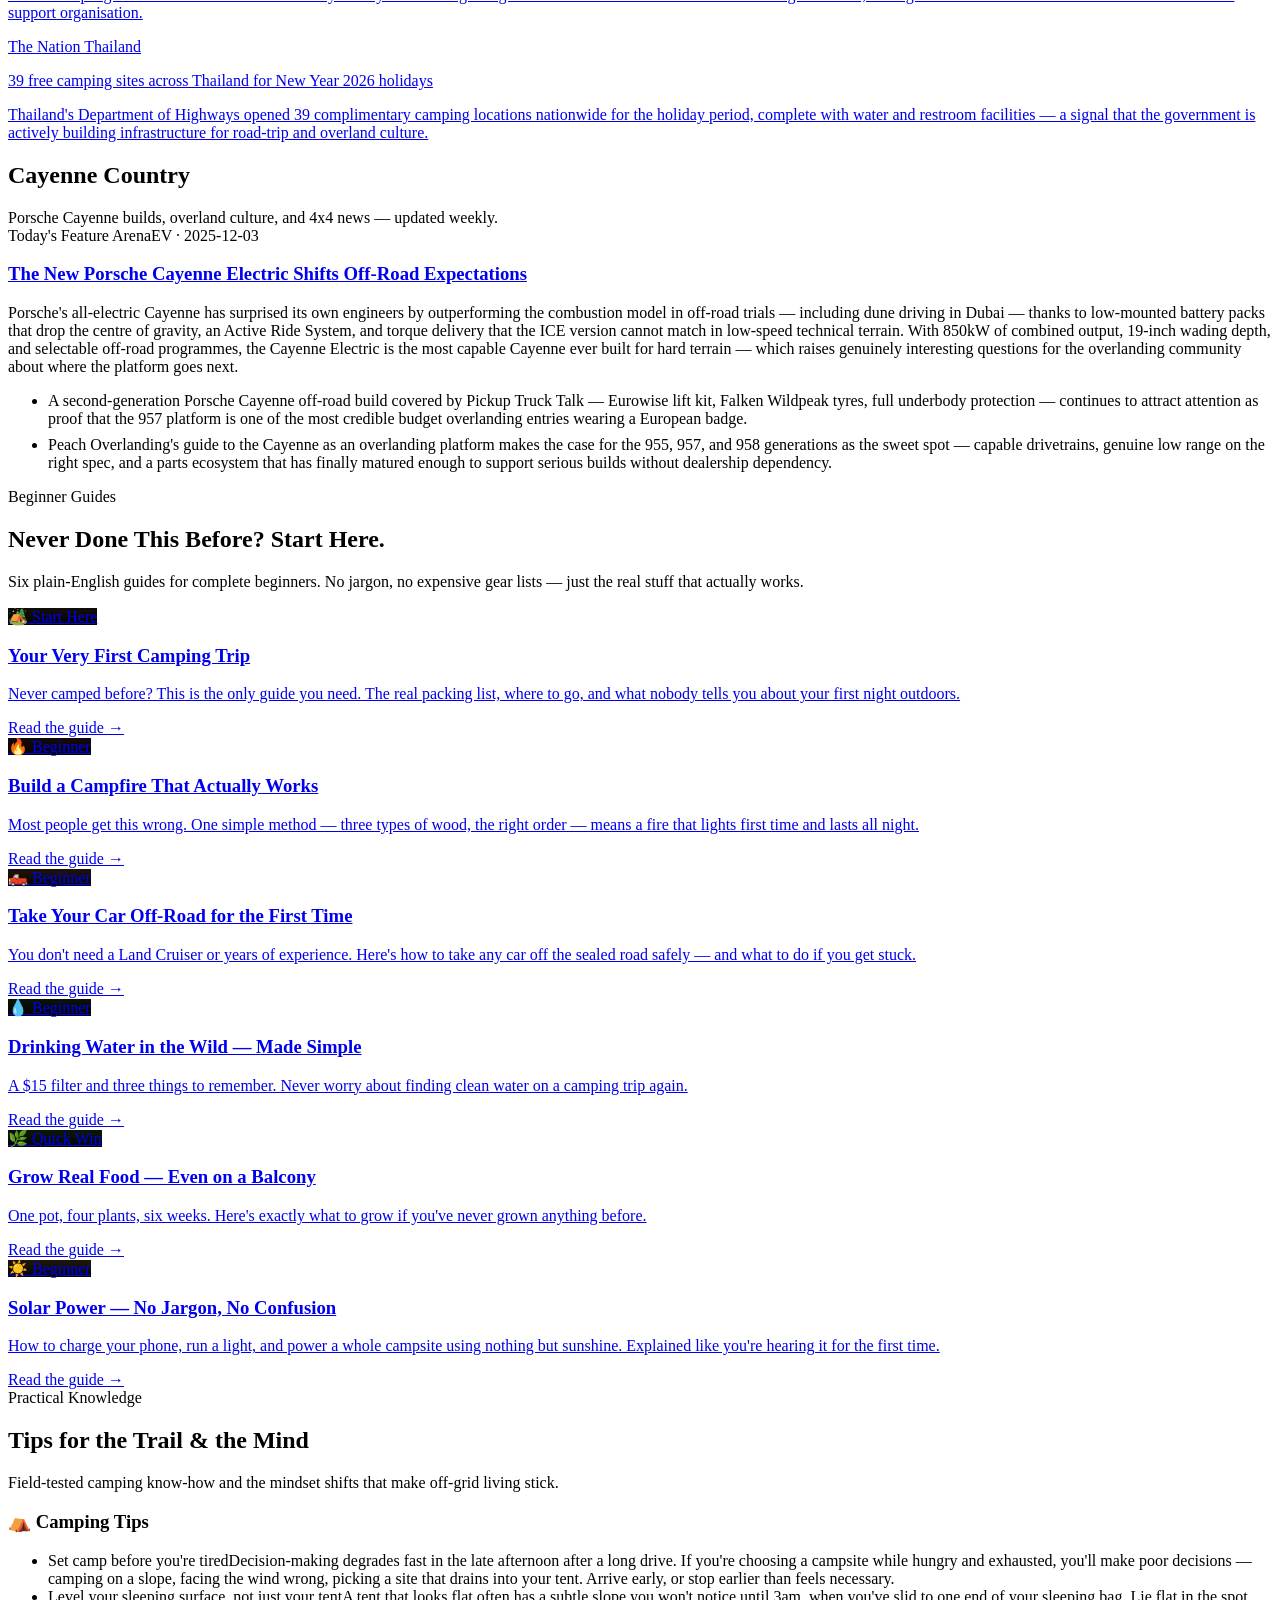
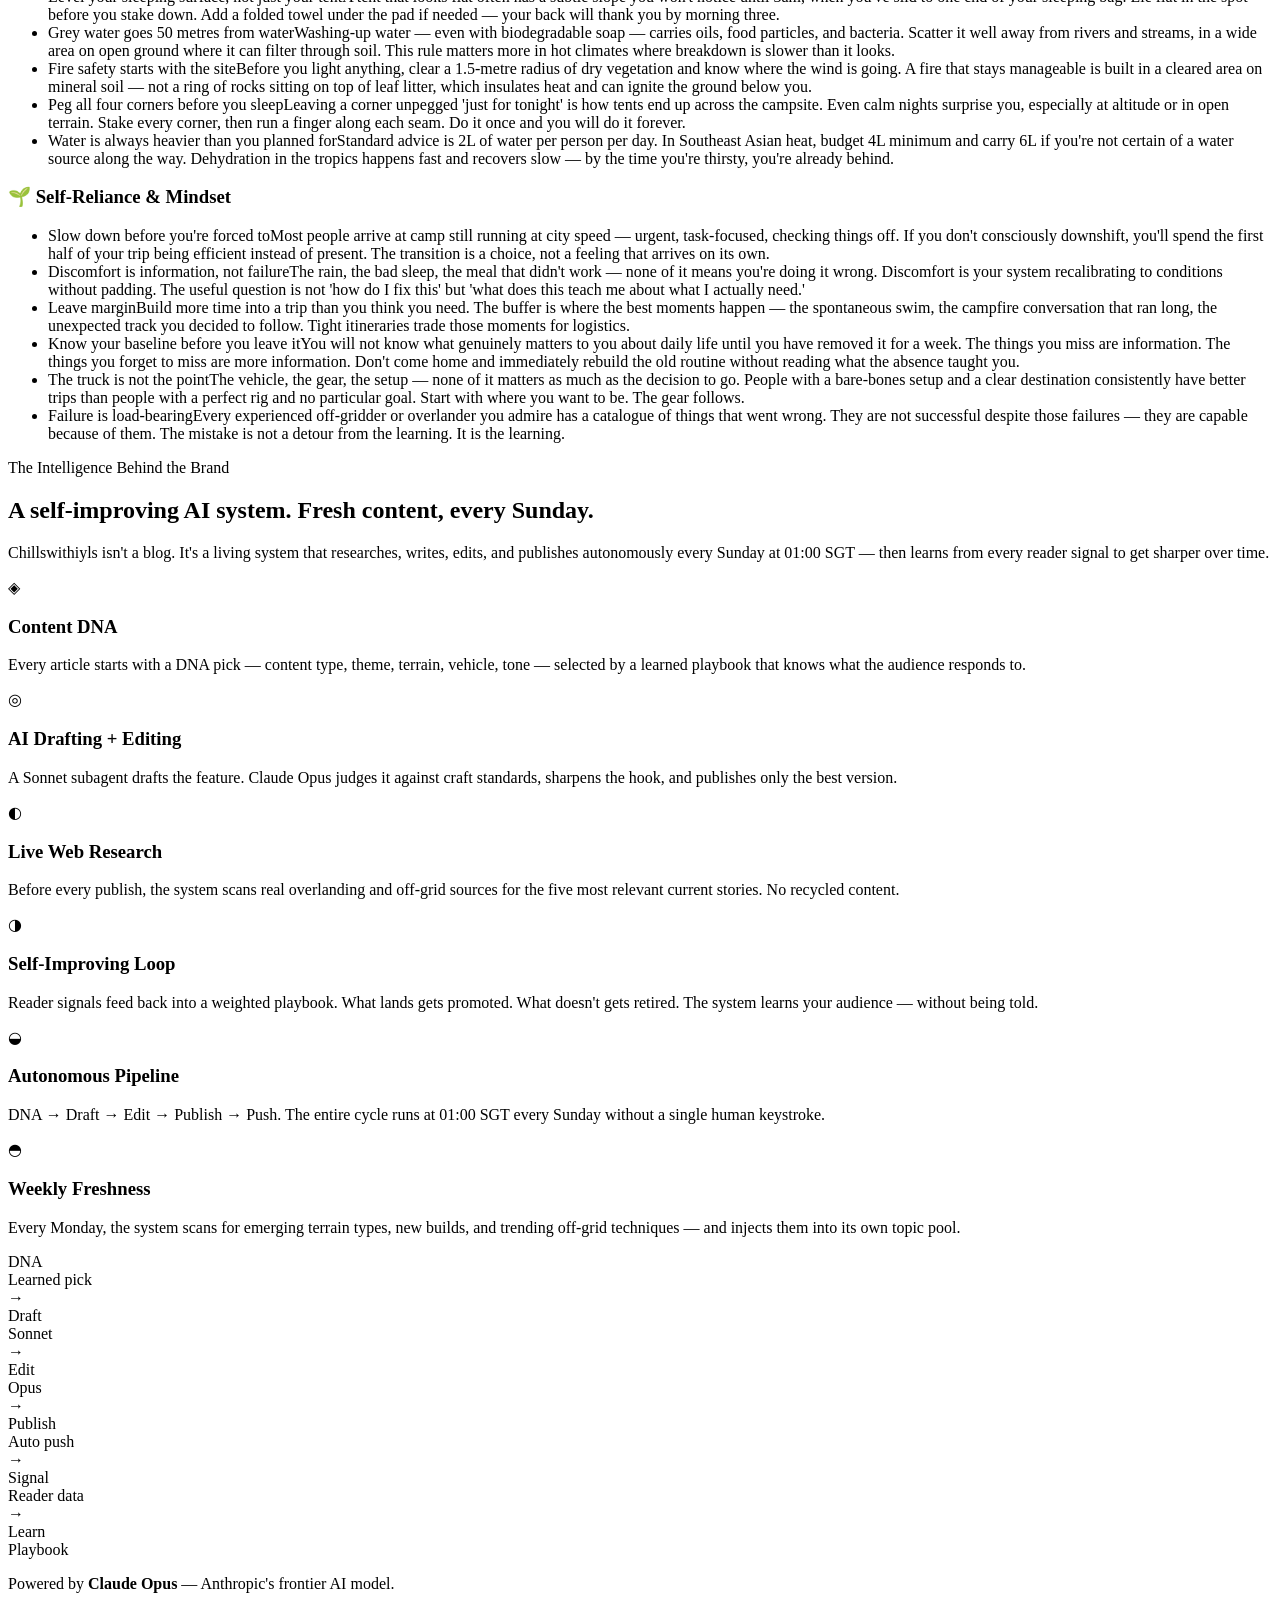
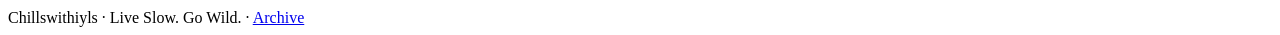
==== commit d43da9d6: "Update to weekly Sunday schedule — all site copy updated" ====
--- a/index.html
+++ b/index.html
@@ -4,19 +4,19 @@
 <meta charset="utf-8">
 <meta name="viewport" content="width=device-width, initial-scale=1">
 <title>Chillswithiyls — Live Slow. Go Wild.</title>
-<meta name="description" content="Discover off-grid living, 4x4 culture, and self-sufficient life. Tutorials, daily briefings and real-world inspiration — for beginners and beyond.">
+<meta name="description" content="Discover off-grid living, 4x4 culture, and self-sufficient life. Tutorials, weekly features and real-world inspiration — for beginners and beyond.">
 <link rel="canonical" href="https://adamdegoat.github.io/chillswithiyls/">
 <meta property="og:type" content="website">
 <meta property="og:site_name" content="Chillswithiyls">
 <meta property="og:title" content="Chillswithiyls — Live Slow. Go Wild.">
-<meta property="og:description" content="Discover off-grid living, 4x4 culture, and self-sufficient life. Tutorials, daily briefings and real-world inspiration — for beginners and beyond.">
+<meta property="og:description" content="Discover off-grid living, 4x4 culture, and self-sufficient life. Tutorials, weekly features and real-world inspiration — for beginners and beyond.">
 <meta property="og:image" content="https://adamdegoat.github.io/chillswithiyls/assets/og-default.png">
 <meta property="og:url" content="https://adamdegoat.github.io/chillswithiyls/">
 <meta name="twitter:card" content="summary_large_image">
 <link rel="preconnect" href="https://fonts.googleapis.com">
 <link rel="preconnect" href="https://fonts.gstatic.com" crossorigin>
 <link href="https://fonts.googleapis.com/css2?family=Playfair+Display:ital,wght@0,700;0,800;1,700&family=Inter:wght@400;500;600&display=swap" rel="stylesheet">
-<link rel="stylesheet" href="https://adamdegoat.github.io/chillswithiyls/assets/style.css?v=202606021424">
+<link rel="stylesheet" href="https://adamdegoat.github.io/chillswithiyls/assets/style.css?v=202606040514">
 </head>
 <body>
 
@@ -61,37 +61,12 @@
   
 <section class="philosophy">
   <div class="philosophy-inner">
-    <p class="phil-quote">&ldquo;Most people spend their whole lives learning what they need, then die before they ever need it.&rdquo;</p>
-    <p class="phil-sub">The outdoors doesn&#x27;t reward preparation — it rewards presence. Every trip teaches you something a classroom never could, and all it costs is showing up.</p>
-  </div>
-</section>
-
-  
-<section class="why-strip">
-  <div class="why-inner">
-    <div class="why-card">
-      <span class="why-number">1 night</span>
-      <span class="why-label">That's All It Takes</span>
-      <span class="why-desc">One night sleeping outdoors changes how most people see their everyday life.</span>
-    </div>
-    <div class="why-card">
-      <span class="why-number">$0</span>
-      <span class="why-label">To Get Started</span>
-      <span class="why-desc">A blanket, a park, and a clear sky. Your first camping trip costs nothing.</span>
-    </div>
-    <div class="why-card">
-      <span class="why-number">50M+</span>
-      <span class="why-label">Campers Worldwide</span>
-      <span class="why-desc">Camping is the world's most accessible outdoor lifestyle — and it's growing every year.</span>
-    </div>
-    <div class="why-card">
-      <span class="why-number">4sqm</span>
-      <span class="why-label">To Grow Your Own Food</span>
-      <span class="why-desc">A balcony or small patch of ground is all you need to start growing real food.</span>
-    </div>
-  </div>
-</section>
-
+    <p class="phil-quote">&ldquo;The grid is always closer than you think, right up until the moment you leave it.&rdquo;</p>
+    <p class="phil-sub">Most people who haven&#x27;t tried off-grid living picture it as some dramatic break from normal life. In practice, the transition is quieter — a few switches turned off, a rhythm adjusted, a dependency quietly dropped. What surprises them is how little they miss and how much more clearly they think.</p>
+  </div>
+</section>
+
+  <section class="why-strip"><div class="why-inner"><div class="why-card"><span class="why-number">1 night</span><span class="why-label">Change what feels normal</span><span class="why-desc">A single overnight without electricity and running water is often enough to break the assumption that these things are necessary. Most first-timers wake up feeling more rested, not less — and go home asking the wrong question about what they actually need.</span></div><div class="why-card"><span class="why-number">$0</span><span class="why-label">No licence to camp</span><span class="why-desc">In most of Southeast Asia, the cost of entry to the outdoors is the fuel to get there. National park campsites often cost less than a coffee, and some are entirely free. The barrier is almost never money.</span></div><div class="why-card"><span class="why-number">4 sqm</span><span class="why-label">Enough floor to live on</span><span class="why-desc">A well-organised 4-square-metre camp kitchen can produce better meals than a cluttered suburban one. Constraints force good habits — mise en place, single-pot cooking, less waste. Limitation clarifies.</span></div><div class="why-card"><span class="why-number">72 hrs</span><span class="why-label">Before the phone loses its grip</span><span class="why-desc">Research on nature immersion consistently shows anxiety-reducing effects that compound after roughly three days. The first night is uncomfortable. By the third morning, you are not quite the same person who arrived.</span></div></div></section>
   
 <section class="weather-panel" id="camp-weather">
   <div class="weather-inner">
@@ -197,29 +172,29 @@
       
 <div class="drop-card">
   <div class="drop-pill drop-pill--gear">Gear Pick</div>
-  <h3 class="drop-title">Maxtrax MKII Recovery Boards</h3>
-  <p class="drop-verdict">The difference between stuck and saved</p>
-  <p class="drop-body">Full-length fibre-reinforced nylon boards that give a spinning tyre something to bite on soft sand, mud, or clay. At 1,145mm long and 2.7kg each, they&#x27;re light enough to reach for before the winch cable comes out. One honest limitation: they bridge two tyres at a time — if you&#x27;re genuinely buried, you&#x27;ll need a second pair or a systematic re-positioning sequence to work your way out.</p>
-  <span class="drop-price">$220–260 USD per pair (AUD ~$350–400)</span>
+  <h3 class="drop-title">REDARC REDWorks Power Panel</h3>
+  <p class="drop-verdict">Pre-wired, plug-and-play off-grid power</p>
+  <p class="drop-body">REDARC&#x27;s REDWorks Power Panel is a purpose-built, pre-wired electrical management unit that integrates solar input, DC-DC charging, and load distribution into a single panel — designed to replace the rat&#x27;s nest most DIY overlanders are running behind their drawer systems. Debuted at Overland Expo West 2026, it addresses the single most common failure point in overlanding electrical builds: poor wiring decisions made under pressure. One honest limitation: it is a REDARC-ecosystem product, meaning it pairs best with REDARC&#x27;s own battery chargers and monitors — mixing brands introduces compatibility headaches.</p>
+  <span class="drop-price">~AUD $450–600 (approx. USD $280–380)</span>
 </div>
       
 <div class="drop-card">
   <div class="drop-pill drop-pill--trail">Trail Intel</div>
-  <h3 class="drop-title">Mount Bromo, Tengger Semeru National Park, East Java, Indonesia</h3>
-  <p class="drop-access">Sealed road to Cemoro Lawang village, then unsealed sand track across the Tengger caldera — minimum 200mm ground clearance required; rangers enforce it at the checkpoint.</p>
-  <p class="drop-body">Almost everyone joins the 3am jeep convoy to catch sunrise from the main viewpoint, which means thousands of vehicles descending simultaneously. Arrive at the caldera rim by 6:30am and you&#x27;ll have the sand sea nearly to yourself with warmer light. The floor route between Bromo&#x27;s crater and the Widodaren viewpoint is the stretch most people skip entirely — and it&#x27;s the best part of the whole drive.</p>
-  <span class="drop-season">Best season: April–October (dry season — the caldera floor track becomes a sand trap after wet-season rains)</span>
+  <h3 class="drop-title">Endau Rompin National Park — Selai Entry, Pahang, Malaysia</h3>
+  <p class="drop-access">Unsealed 4WD track from Kahang; min 200mm ground clearance required, low range essential. Expect knee-deep water crossings in wet season.</p>
+  <p class="drop-body">Most overlanders approach Endau Rompin from the Peta gateway in Johor — there&#x27;s a permit office, vehicle shuttles, and clear signage. The Selai entry in Pahang is a different proposition: 4WD-only, longer approach track, no shuttle service, and a road that becomes impassable without recovery gear from October through February. What you get in return is the entire northern section of one of the oldest rainforests on earth almost entirely to yourself. The park&#x27;s interior hasn&#x27;t changed since the last ice age — it shows.</p>
+  <span class="drop-season">Best season: March–September (dry season; hard avoid October–February)</span>
 </div>
       
 <div class="drop-card">
   <div class="drop-pill drop-pill--build">Build Tip</div>
-  <h3 class="drop-title">Wiring a DC-DC charger to your auxiliary LiFePO4 battery</h3>
-  <ol class='drop-steps'><li>Select a DC-DC charger matched to your alternator output — the Victron Orion-Tr Smart 30A or REDARC BCDC1225D are well-proven options. For a 100Ah LiFePO4 bank, 25–30A input is the right range; pushing more loads the alternator hard at idle.</li><li>Run a cable (minimum 6 B&amp;S / 10 AWG) from your starter battery positive terminal through a 50A ANL fuse mounted as close to the starter battery as possible. This fuse protects the wiring run — it needs to be at the source, not mid-run.</li><li>Mount the charger in a ventilated spot away from heat sources. Most DC-DC chargers operate to 40°C and throttle output above that — engine bay mounting works but keep it away from the exhaust manifold and the firewall hot zone.</li><li>Run the output cable to the auxiliary battery positive through a second ANL fuse, and run dedicated earth cables from both the charger body and the aux battery negative to a clean chassis ground — not daisy-chained together.</li><li>Set the charge profile for LiFePO4: 14.2–14.6V absorption, 13.6V float. Most modern DC-DC chargers have a preset for this, but verify the voltage setpoints in the configuration menu before connecting the battery.</li></ol>
+  <h3 class="drop-title">Wiring a DC-DC charger to your auxiliary battery</h3>
+  <ol class='drop-steps'><li>Size the charger to your alternator: a 40A charger on a 100A alternator is healthy; beyond 40% of rated alternator output you risk heat and long-term wear. When in doubt, go smaller.</li><li>Run dedicated cable directly from the starter battery positive terminal to the charger input — minimum 6mm² (AWG 10) for a 20A charger, 10mm² (AWG 8) for a 40A. Never tap into an existing accessory circuit.</li><li>Fuse within 300mm of each battery connection — one at the starter battery, one at the auxiliary. Fuse rating matches cable capacity, not charger draw.</li><li>Mount the charger in a ventilated location: DC-DC units generate significant heat at full load and will throttle output if ambient temperature exceeds their thermal threshold. Under the bonnet is common; inside an enclosed drawer cabinet is not.</li><li>Connect the sense wire (if present) to the starter battery positive so the charger reads actual voltage and avoids false termination — this alone can add 10–15% to your auxiliary charge capacity per drive.</li></ol>
 </div>
       
 <div class="drop-card">
   <div class="drop-pill drop-pill--radar">On The Radar</div>
-  <ul class="drop-radar"><li>The Nissan Frontier PRO-4X was named Overland Expo West 2026&#x27;s Ultimate Build at Flagstaff in May — the first mid-size truck to take the title in several years, signalling a broad shift away from maximum-modification full-sizers toward practical, trail-ready rigs.</li><li>The Rainforest Challenge Grand Final 2026 has opened early-bird registration through August, with the world&#x27;s most demanding jungle off-road event expected back on Malaysian terrain — entry slots have historically filled months ahead of the event.</li><li>Sabah Tourism Board is developing an off-grid camp operator certification programme under the Visit Malaysia 2026 campaign, positioning Sabah as a regional benchmark for adventure camping — which may eventually mean more standardised site access on tracks that currently have no infrastructure at all.</li></ul>
+  <ul class="drop-radar"><li>Overland Expo West 2026 wrapped in Flagstaff with 28,500+ attendees — the Nissan Frontier PRO-4X was named this year&#x27;s Ultimate Build platform, signalling that mid-size pickups are now the mainstream overland choice, not the outlier.</li><li>REDARC debuted its REDWorks Power Panel at Expo West alongside Winnebago&#x27;s new ARKA RAM 550 expedition vehicle — two products aimed squarely at reducing the technical barrier to entry for serious off-grid builds.</li><li>Sabah&#x27;s 9th Penampang 4x4 Kaamatan Challenge (May 22–24) merged off-road competition with the Kaamatan harvest festival, drawing teams from across Borneo — the cultural crossover format is quietly becoming a model for SEA events.</li></ul>
 </div>
     </div>
   </div>
@@ -232,46 +207,66 @@
       <span class="section-sub">Camping, overlanding and off-grid news from Southeast Asia and beyond.</span>
     </div>
     <div class="news-grid">
-<a class="news-card" href="https://www.freemalaysiatoday.com/category/nation/2026/05/29/mobility-media-holds-inaugural-4x4-festival-offroad-in-the-city" target="_blank" rel="noopener">
-  <div class="news-img" style="background-image:url(https://media.freemalaysiatoday.com/wp-content/uploads/2026/05/f935ac99-maeps-serdang-emel-pic-290526-1.webp)"></div>
+<a class="news-card" href="https://www.theborneopost.com/2026/04/18/bigger-4x4-challenge-could-enhance-sibus-tourism-appeal-says-mp/" target="_blank" rel="noopener">
+  <div class="news-img news-img--none"></div>
   <div class="news-body">
-    <span class="news-source">Free Malaysia Today</span>
-    <p class="news-hed">Malaysia&#x27;s First Urban 4×4 Festival &#x27;Offroad in the City&#x27; Opens at MAEPS Serdang</p>
-    <p class="news-sum">Mobility Media&#x27;s inaugural Oric festival (May 30–June 1) brings custom-built 4×4 rigs, overland workshops, and electric vehicles in Camp Mode to the Malaysia Agro Exposition Park — a first for the urban off-road scene.</p>
-  </div>
-</a>
-<a class="news-card" href="https://www.nationthailand.com/news/tourism/40066673" target="_blank" rel="noopener">
-  <div class="news-img" style="background-image:url(https://media.nationthailand.com/uploads/images/md/2026/05/BlQ04L7pvXxJE5kXzQPt.webp)"></div>
-  <div class="news-body">
-    <span class="news-source">Nation Thailand</span>
-    <p class="news-hed">Similan and Surin Islands Shut for Five-Month Annual Closure</p>
-    <p class="news-sum">Thailand&#x27;s Similan and Surin marine national parks closed May 15 and remain shut until mid-October, with coast guard enforcement — operators offering access during the closure face fines and licence revocation.</p>
+    <span class="news-source">Borneo Post</span>
+    <p class="news-hed">Bigger 4x4 challenge could enhance Sibu&#x27;s tourism appeal, says MP</p>
+    <p class="news-sum">Sibu&#x27;s 10th annual 4x4 off-road championship drew teams from Brunei, Sabah, and across Sarawak, with the local MP calling for a scaled-up event to cement Sibu as a regional off-road tourism destination.</p>
   </div>
 </a>
 <a class="news-card" href="https://www.theborneopost.com/2026/04/27/offroading-with-the-iron-lady-of-4x4-alison-murugesu/" target="_blank" rel="noopener">
   <div class="news-img news-img--none"></div>
   <div class="news-body">
-    <span class="news-source">The Borneo Post</span>
+    <span class="news-source">Borneo Post</span>
     <p class="news-hed">Offroading with the Iron Lady of 4x4, Alison Murugesu</p>
-    <p class="news-sum">Profile of Sabah&#x27;s veteran female 4x4 competitor Alison Murugesu, a long-standing figure in Kelab 4x4 Penampang whose decades on Borneo&#x27;s jungle trails have made her a benchmark for the region&#x27;s off-road community.</p>
+    <p class="news-sum">Profile of Alison Murugesu, the veteran female 4x4 driver and motorsport organiser who has been a fixture in Borneo&#x27;s off-road scene for more than two decades — and is still the one finishing when others don&#x27;t.</p>
   </div>
 </a>
-<a class="news-card" href="https://hayuoprud.com/2026/04/25/overlanding-indonesia-resmi-dikukuhkan-di-dxi-2026-usung-misi-jelajah-nusantara-berbasis-sosial/" target="_blank" rel="noopener">
+<a class="news-card" href="https://www.borneotalk.com/post/eventful-year-sarawak-calendar-of-tourism-events-2026-launched" target="_blank" rel="noopener">
+  <div class="news-img" style="background-image:url(https://static.wixstatic.com/media/2d6c87_96bb8638eea84d3b9d8fc3795088167b~mv2.jpg)"></div>
+  <div class="news-body">
+    <span class="news-source">Borneo Talk</span>
+    <p class="news-hed">Eventful Year: Sarawak Calendar of Tourism Events 2026 Launched</p>
+    <p class="news-sum">Sarawak&#x27;s official 2026 tourism calendar includes the 9th Sarawak International 4x4 Jamboree as a headline adventure event, with the state doubling down on off-road tourism as a growth sector.</p>
+  </div>
+</a>
+<a class="news-card" href="https://www.dailyexpress.com.my/news/279692/charity-ride-in-support-of-kinabalu-pink-ribbon/" target="_blank" rel="noopener">
   <div class="news-img news-img--none"></div>
   <div class="news-body">
-    <span class="news-source">Hayu Oprud</span>
-    <p class="news-hed">Overlanding Indonesia Officially Established at DXI 2026, Led by Social-Impact Expedition Mission</p>
-    <p class="news-sum">Indonesia&#x27;s overlanding community formalised its national leadership structure at the Deep and Extreme Indonesia expo in Jakarta, reframing the movement as a social-impact exploration initiative across the archipelago.</p>
+    <span class="news-source">Daily Express Malaysia</span>
+    <p class="news-hed">Penampang 4x4 Club launches charity ride for Kinabalu Pink Ribbon</p>
+    <p class="news-sum">The Penampang 4x4 Club announced a community charity ride running alongside their annual Kaamatan off-road challenge in Sabah, raising funds for the Kinabalu Pink Ribbon breast cancer support organisation.</p>
   </div>
 </a>
-<a class="news-card" href="https://radar.ph/camiguin-leans-into-solar-as-power-costs-push-change-across-the-island/" target="_blank" rel="noopener">
-  <div class="news-img" style="background-image:url(https://radar.ph/wp-content/uploads/2026/04/Camiguin-Solar-2.jpeg)"></div>
+<a class="news-card" href="https://www.nationthailand.com/news/tourism/40060414" target="_blank" rel="noopener">
+  <div class="news-img" style="background-image:url(https://media.nationthailand.com/uploads/images/md/2025/12/vcYXet8iMg9zc5NilU7W.webp?x-image-process=style/md-webp)"></div>
   <div class="news-body">
-    <span class="news-source">Radar Philippines</span>
-    <p class="news-hed">Camiguin Leans into Solar as Power Costs Push Change Across the Island</p>
-    <p class="news-sum">The Philippine island of Camiguin is rapidly expanding solar installations across government buildings, resorts, and households as frequent brownouts and high grid costs accelerate off-grid energy adoption.</p>
+    <span class="news-source">The Nation Thailand</span>
+    <p class="news-hed">39 free camping sites across Thailand for New Year 2026 holidays</p>
+    <p class="news-sum">Thailand&#x27;s Department of Highways opened 39 complimentary camping locations nationwide for the holiday period, complete with water and restroom facilities — a signal that the government is actively building infrastructure for road-trip and overland culture.</p>
   </div>
 </a></div>
+  </div>
+</section>
+  
+<section class="cayenne-country" id="cayenne-country">
+  <div class="section-inner">
+    <div class="section-header">
+      <h2 class="section-title">Cayenne Country</h2>
+      <span class="section-sub">Porsche Cayenne builds, overland culture, and 4x4 news — updated weekly.</span>
+    </div>
+    <div class="cayenne-card">
+      <div class="cayenne-eyebrow">
+        <span class="cayenne-pill">Today's Feature</span>
+        <span class="cayenne-source">ArenaEV &middot; 2025-12-03</span>
+      </div>
+      <h3 class="cayenne-headline">
+        <a href="https://www.arenaev.com/the_new_porsche_cayenne_electric_shifts_offroad_expectations-news-5379.php" target="_blank" rel="noopener">The New Porsche Cayenne Electric Shifts Off-Road Expectations</a>
+      </h3>
+      <p class="cayenne-body">Porsche&#x27;s all-electric Cayenne has surprised its own engineers by outperforming the combustion model in off-road trials — including dune driving in Dubai — thanks to low-mounted battery packs that drop the centre of gravity, an Active Ride System, and torque delivery that the ICE version cannot match in low-speed technical terrain. With 850kW of combined output, 19-inch wading depth, and selectable off-road programmes, the Cayenne Electric is the most capable Cayenne ever built for hard terrain — which raises genuinely interesting questions for the overlanding community about where the platform goes next.</p>
+      <ul class="cayenne-notes"><li style="margin-bottom:8px">A second-generation Porsche Cayenne off-road build covered by Pickup Truck Talk — Eurowise lift kit, Falken Wildpeak tyres, full underbody protection — continues to attract attention as proof that the 957 platform is one of the most credible budget overlanding entries wearing a European badge.</li><li style="margin-bottom:8px">Peach Overlanding&#x27;s guide to the Cayenne as an overlanding platform makes the case for the 955, 957, and 958 generations as the sweet spot — capable drivetrains, genuine low range on the right spec, and a parts ecosystem that has finally matured enough to support serious builds without dealership dependency.</li></ul>
+    </div>
   </div>
 </section>
   
@@ -349,83 +344,23 @@
   
 <section class="tips-section" id="tips">
   <div class="tips-inner">
-
     <div class="tips-header">
       <span class="tips-eyebrow">Practical Knowledge</span>
       <h2 class="tips-title">Tips for the Trail &amp; the Mind</h2>
       <p class="tips-sub">Field-tested camping know-how and the mindset shifts that make off-grid living stick.</p>
     </div>
-
     <div class="tips-columns">
-
       <div class="tips-col">
-        <h3 class="tips-col-heading">
-          <span class="tips-col-icon">&#x26FA;</span> Camping Tips
-        </h3>
-        <ul class="tips-list">
-          <li class="tips-item">
-            <span class="tips-item-label">Pack for 10&deg; colder at night</span>
-            <span class="tips-item-body">Even in summer, temperatures drop fast after dark. Bring at least one extra layer &mdash; a cheap fleece takes up almost no space and makes the difference between a great trip and a miserable one.</span>
-          </li>
-          <li class="tips-item">
-            <span class="tips-item-label">Arrive before sunset</span>
-            <span class="tips-item-body">Setting up camp in the dark is the fastest way to lose gear, misread terrain, and ruin your first night. Give yourself two hours of light minimum to pick a spot, pitch properly, and get your fire going before you need it.</span>
-          </li>
-          <li class="tips-item">
-            <span class="tips-item-label">The three-point water rule</span>
-            <span class="tips-item-body">Always carry three water sources: a main supply, a backup filter, and a backup to the backup (purification tablets). Running dry in the field is a survival situation, not an inconvenience.</span>
-          </li>
-          <li class="tips-item">
-            <span class="tips-item-label">Keep your fire small and manageable</span>
-            <span class="tips-item-body">A fire the size of a dinner plate throws enough heat to cook, warm yourself, and keep spirits up &mdash; without being a liability. Big fires burn through wood fast, are harder to control, and leave a scorched mess behind.</span>
-          </li>
-          <li class="tips-item">
-            <span class="tips-item-label">Leave your campsite better than you found it</span>
-            <span class="tips-item-body">Pack out every piece of rubbish, scatter your ash, and restore ground cover where possible. The access to these places depends on the people who visit them acting like they care &mdash; because they should.</span>
-          </li>
-          <li class="tips-item">
-            <span class="tips-item-label">Tell someone where you&apos;re going</span>
-            <span class="tips-item-body">Before any remote trip, share your route, campsite, and expected return time with someone at home. No app, satellite communicator, or vehicle setup replaces this single habit.</span>
-          </li>
-        </ul>
-      </div>
-
+        <h3 class="tips-col-heading"><span class="tips-col-icon">&#x26FA;</span> Camping Tips</h3>
+        <ul class="tips-list"><li class="tips-item"><span class="tips-item-label">Set camp before you&#x27;re tired</span><span class="tips-item-body">Decision-making degrades fast in the late afternoon after a long drive. If you&#x27;re choosing a campsite while hungry and exhausted, you&#x27;ll make poor decisions — camping on a slope, facing the wind wrong, picking a site that drains into your tent. Arrive early, or stop earlier than feels necessary.</span></li><li class="tips-item"><span class="tips-item-label">Level your sleeping surface, not just your tent</span><span class="tips-item-body">A tent that looks flat often has a subtle slope you won&#x27;t notice until 3am, when you&#x27;ve slid to one end of your sleeping bag. Lie flat in the spot before you stake down. Add a folded towel under the pad if needed — your back will thank you by morning three.</span></li><li class="tips-item"><span class="tips-item-label">Grey water goes 50 metres from water</span><span class="tips-item-body">Washing-up water — even with biodegradable soap — carries oils, food particles, and bacteria. Scatter it well away from rivers and streams, in a wide area on open ground where it can filter through soil. This rule matters more in hot climates where breakdown is slower than it looks.</span></li><li class="tips-item"><span class="tips-item-label">Fire safety starts with the site</span><span class="tips-item-body">Before you light anything, clear a 1.5-metre radius of dry vegetation and know where the wind is going. A fire that stays manageable is built in a cleared area on mineral soil — not a ring of rocks sitting on top of leaf litter, which insulates heat and can ignite the ground below you.</span></li><li class="tips-item"><span class="tips-item-label">Peg all four corners before you sleep</span><span class="tips-item-body">Leaving a corner unpegged &#x27;just for tonight&#x27; is how tents end up across the campsite. Even calm nights surprise you, especially at altitude or in open terrain. Stake every corner, then run a finger along each seam. Do it once and you will do it forever.</span></li><li class="tips-item"><span class="tips-item-label">Water is always heavier than you planned for</span><span class="tips-item-body">Standard advice is 2L of water per person per day. In Southeast Asian heat, budget 4L minimum and carry 6L if you&#x27;re not certain of a water source along the way. Dehydration in the tropics happens fast and recovers slow — by the time you&#x27;re thirsty, you&#x27;re already behind.</span></li></ul>
+      </div>
       <div class="tips-col">
-        <h3 class="tips-col-heading">
-          <span class="tips-col-icon">&#x1F331;</span> Self-Reliance &amp; Mindset
-        </h3>
-        <ul class="tips-list">
-          <li class="tips-item">
-            <span class="tips-item-label">Discomfort is the lesson</span>
-            <span class="tips-item-body">The cold morning, the failed fire, the wrong turn &mdash; these aren&apos;t problems with the trip. They are the trip. The ability to stay calm when things go sideways is built outside, not in a classroom.</span>
-          </li>
-          <li class="tips-item">
-            <span class="tips-item-label">Reduce before you optimize</span>
-            <span class="tips-item-body">The most capable off-grid setups are almost always the simplest ones. Before buying a new piece of gear, ask what you can remove. Less to carry, less to break, less to depend on.</span>
-          </li>
-          <li class="tips-item">
-            <span class="tips-item-label">Do one thing without your phone</span>
-            <span class="tips-item-body">Read the map. Start the fire. Cook the meal. Pick one task per day in the field and do it analog. The goal isn&apos;t to perform simplicity &mdash; it&apos;s to rebuild the confidence that you can operate without a screen.</span>
-          </li>
-          <li class="tips-item">
-            <span class="tips-item-label">Small wins compound out here</span>
-            <span class="tips-item-body">A fire started on the first strike. Water filtered and ready before you&apos;re thirsty. Camp set before dark. None of these feel like much alone &mdash; but they stack, and after a few days you carry yourself differently.</span>
-          </li>
-          <li class="tips-item">
-            <span class="tips-item-label">Nature resets your baseline</span>
-            <span class="tips-item-body">Three days away from artificial light, constant noise, and scheduled obligations genuinely shifts what feels like &ldquo;normal.&rdquo; You don&apos;t need to go forever &mdash; you just need to go long enough to remember what quiet actually feels like.</span>
-          </li>
-          <li class="tips-item">
-            <span class="tips-item-label">Self-sufficiency is a practice, not a destination</span>
-            <span class="tips-item-body">You never fully arrive. Every trip reveals a gap &mdash; a skill you don&apos;t have, a dependency you didn&apos;t notice. That gap is the point. The practice is showing up to close it, one trip at a time.</span>
-          </li>
-        </ul>
-      </div>
-
-    </div>
-  </div>
-</section>
-
+        <h3 class="tips-col-heading"><span class="tips-col-icon">&#x1F331;</span> Self-Reliance &amp; Mindset</h3>
+        <ul class="tips-list"><li class="tips-item"><span class="tips-item-label">Slow down before you&#x27;re forced to</span><span class="tips-item-body">Most people arrive at camp still running at city speed — urgent, task-focused, checking things off. If you don&#x27;t consciously downshift, you&#x27;ll spend the first half of your trip being efficient instead of present. The transition is a choice, not a feeling that arrives on its own.</span></li><li class="tips-item"><span class="tips-item-label">Discomfort is information, not failure</span><span class="tips-item-body">The rain, the bad sleep, the meal that didn&#x27;t work — none of it means you&#x27;re doing it wrong. Discomfort is your system recalibrating to conditions without padding. The useful question is not &#x27;how do I fix this&#x27; but &#x27;what does this teach me about what I actually need.&#x27;</span></li><li class="tips-item"><span class="tips-item-label">Leave margin</span><span class="tips-item-body">Build more time into a trip than you think you need. The buffer is where the best moments happen — the spontaneous swim, the campfire conversation that ran long, the unexpected track you decided to follow. Tight itineraries trade those moments for logistics.</span></li><li class="tips-item"><span class="tips-item-label">Know your baseline before you leave it</span><span class="tips-item-body">You will not know what genuinely matters to you about daily life until you have removed it for a week. The things you miss are information. The things you forget to miss are more information. Don&#x27;t come home and immediately rebuild the old routine without reading what the absence taught you.</span></li><li class="tips-item"><span class="tips-item-label">The truck is not the point</span><span class="tips-item-body">The vehicle, the gear, the setup — none of it matters as much as the decision to go. People with a bare-bones setup and a clear destination consistently have better trips than people with a perfect rig and no particular goal. Start with where you want to be. The gear follows.</span></li><li class="tips-item"><span class="tips-item-label">Failure is load-bearing</span><span class="tips-item-body">Every experienced off-gridder or overlander you admire has a catalogue of things that went wrong. They are not successful despite those failures — they are capable because of them. The mistake is not a detour from the learning. It is the learning.</span></li></ul>
+      </div>
+    </div>
+  </div>
+</section>
 </main>
 
 
@@ -433,8 +368,8 @@
   <div class="hiw-inner">
     <div class="hiw-header">
       <span class="hiw-eyebrow">The Intelligence Behind the Brand</span>
-      <h2 class="hiw-title">A self-improving AI system. Fresh content, every morning.</h2>
-      <p class="hiw-sub">Chillswithiyls isn't a blog. It's a living system that researches, writes, edits, and publishes autonomously — then learns from every reader signal to get sharper over time.</p>
+      <h2 class="hiw-title">A self-improving AI system. Fresh content, every Sunday.</h2>
+      <p class="hiw-sub">Chillswithiyls isn't a blog. It's a living system that researches, writes, edits, and publishes autonomously every Sunday at 01:00 SGT — then learns from every reader signal to get sharper over time.</p>
     </div>
     <div class="hiw-grid">
       <div class="hiw-card">
@@ -460,7 +395,7 @@
       <div class="hiw-card">
         <div class="hiw-icon">◒</div>
         <h3>Autonomous Pipeline</h3>
-        <p>DNA → Draft → Edit → Publish → Push. The entire cycle runs at 08:00 SGT every morning without a single human keystroke.</p>
+        <p>DNA → Draft → Edit → Publish → Push. The entire cycle runs at 01:00 SGT every Sunday without a single human keystroke.</p>
       </div>
       <div class="hiw-card">
         <div class="hiw-icon">◓</div>
